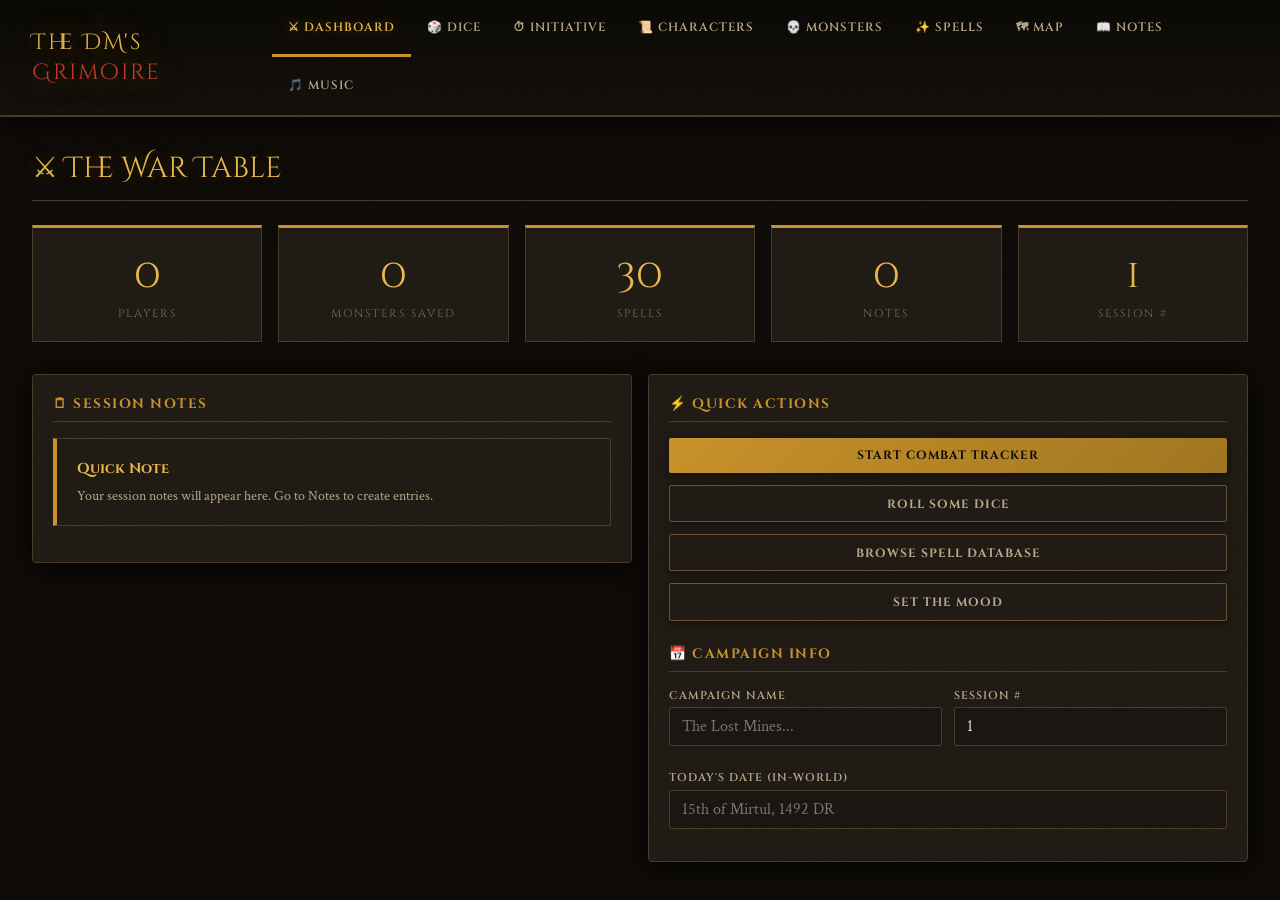
==== index.html @ e652d2fb "Rename dnd-dm-toolkit.html to index.html" ====
<!DOCTYPE html>
<html lang="en">
<head>
<meta charset="UTF-8">
<meta name="viewport" content="width=device-width, initial-scale=1.0">
<title>The DM's Grimoire</title>
<link rel="preconnect" href="https://fonts.googleapis.com">
<link href="https://fonts.googleapis.com/css2?family=Cinzel+Decorative:wght@400;700&family=Cinzel:wght@400;600;700&family=Crimson+Text:ital,wght@0,400;0,600;1,400&display=swap" rel="stylesheet">
<style>
  :root {
    --bg: #0d0a07;
    --bg2: #13100c;
    --bg3: #1a1510;
    --panel: #1f1a13;
    --panel2: #26201a;
    --border: #4a3a25;
    --border2: #6b5235;
    --gold: #c9922a;
    --gold2: #e8b84b;
    --gold3: #f5d27a;
    --red: #8b2020;
    --red2: #c0392b;
    --green: #2d6b3a;
    --green2: #3d9b52;
    --text: #e8dcc8;
    --text2: #b8a88a;
    --text3: #7a6a52;
    --accent: #9b59b6;
    --accent2: #c678e0;
    --shadow: 0 4px 24px rgba(0,0,0,0.8);
    --glow: 0 0 20px rgba(201,146,42,0.3);
  }

  * { box-sizing: border-box; margin: 0; padding: 0; }

  body {
    background: var(--bg);
    color: var(--text);
    font-family: 'Crimson Text', serif;
    font-size: 17px;
    min-height: 100vh;
    overflow-x: hidden;
  }

  /* Parchment texture overlay */
  body::before {
    content: '';
    position: fixed;
    inset: 0;
    background-image: url("data:image/svg+xml,%3Csvg xmlns='http://www.w3.org/2000/svg' width='400' height='400'%3E%3Cfilter id='noise'%3E%3CfeTurbulence type='fractalNoise' baseFrequency='0.9' numOctaves='4' stitchTiles='stitch'/%3E%3CfeColorMatrix type='saturate' values='0'/%3E%3C/filter%3E%3Crect width='400' height='400' filter='url(%23noise)' opacity='0.04'/%3E%3C/svg%3E");
    pointer-events: none;
    z-index: 9999;
    opacity: 0.5;
  }

  /* ===== HEADER ===== */
  header {
    background: linear-gradient(180deg, #0a0804 0%, var(--bg2) 100%);
    border-bottom: 2px solid var(--border);
    padding: 0 2rem;
    display: flex;
    align-items: center;
    justify-content: space-between;
    position: sticky;
    top: 0;
    z-index: 100;
    box-shadow: 0 2px 30px rgba(0,0,0,0.9);
  }

  .logo {
    font-family: 'Cinzel Decorative', cursive;
    font-size: 1.4rem;
    color: var(--gold2);
    text-shadow: 0 0 30px rgba(232,184,75,0.5);
    padding: 1rem 0;
    letter-spacing: 2px;
  }
  .logo span { color: var(--red2); }

  nav {
    display: flex;
    gap: 0;
    flex-wrap: wrap;
  }

  nav button {
    background: none;
    border: none;
    color: var(--text2);
    font-family: 'Cinzel', serif;
    font-size: 0.75rem;
    font-weight: 600;
    letter-spacing: 1px;
    text-transform: uppercase;
    padding: 1.2rem 1rem;
    cursor: pointer;
    transition: all 0.2s;
    border-bottom: 3px solid transparent;
    position: relative;
  }
  nav button:hover { color: var(--gold3); }
  nav button.active {
    color: var(--gold2);
    border-bottom-color: var(--gold);
    text-shadow: 0 0 15px rgba(232,184,75,0.4);
  }

  /* ===== MAIN LAYOUT ===== */
  main { padding: 2rem; max-width: 1600px; margin: 0 auto; }

  .page { display: none; animation: fadeIn 0.3s ease; }
  .page.active { display: block; }

  @keyframes fadeIn {
    from { opacity: 0; transform: translateY(8px); }
    to { opacity: 1; transform: translateY(0); }
  }

  /* ===== COMMON COMPONENTS ===== */
  h1, h2, h3 { font-family: 'Cinzel', serif; }

  .page-title {
    font-family: 'Cinzel Decorative', cursive;
    font-size: 1.8rem;
    color: var(--gold2);
    text-shadow: var(--glow);
    margin-bottom: 1.5rem;
    padding-bottom: 0.75rem;
    border-bottom: 1px solid var(--border);
    display: flex;
    align-items: center;
    gap: 0.75rem;
  }

  .card {
    background: var(--panel);
    border: 1px solid var(--border);
    border-radius: 4px;
    padding: 1.25rem;
    box-shadow: var(--shadow);
  }

  .card-title {
    font-family: 'Cinzel', serif;
    font-size: 0.85rem;
    font-weight: 700;
    letter-spacing: 1.5px;
    text-transform: uppercase;
    color: var(--gold);
    margin-bottom: 1rem;
    padding-bottom: 0.5rem;
    border-bottom: 1px solid var(--border);
  }

  .btn {
    background: linear-gradient(135deg, var(--gold) 0%, #a07520 100%);
    color: #0d0a07;
    font-family: 'Cinzel', serif;
    font-size: 0.75rem;
    font-weight: 700;
    letter-spacing: 1px;
    text-transform: uppercase;
    border: none;
    padding: 0.6rem 1.2rem;
    cursor: pointer;
    border-radius: 2px;
    transition: all 0.2s;
    box-shadow: 0 2px 8px rgba(0,0,0,0.5);
  }
  .btn:hover { filter: brightness(1.15); transform: translateY(-1px); box-shadow: 0 4px 16px rgba(201,146,42,0.4); }
  .btn:active { transform: translateY(0); }

  .btn-red {
    background: linear-gradient(135deg, var(--red2) 0%, var(--red) 100%);
    color: var(--text);
  }

  .btn-ghost {
    background: transparent;
    border: 1px solid var(--border2);
    color: var(--text2);
  }
  .btn-ghost:hover { border-color: var(--gold); color: var(--gold); background: rgba(201,146,42,0.05); }

  .btn-sm { padding: 0.35rem 0.75rem; font-size: 0.65rem; }

  input, select, textarea {
    background: var(--bg3);
    border: 1px solid var(--border);
    color: var(--text);
    font-family: 'Crimson Text', serif;
    font-size: 1rem;
    padding: 0.5rem 0.75rem;
    border-radius: 2px;
    width: 100%;
    transition: border-color 0.2s;
  }
  input:focus, select:focus, textarea:focus {
    outline: none;
    border-color: var(--gold);
    box-shadow: 0 0 0 2px rgba(201,146,42,0.15);
  }
  select option { background: var(--bg2); }

  label {
    font-family: 'Cinzel', serif;
    font-size: 0.7rem;
    font-weight: 600;
    letter-spacing: 1px;
    text-transform: uppercase;
    color: var(--text2);
    display: block;
    margin-bottom: 0.3rem;
  }

  .form-row { display: grid; grid-template-columns: repeat(auto-fit, minmax(120px, 1fr)); gap: 0.75rem; margin-bottom: 0.75rem; }
  .form-group { margin-bottom: 0.75rem; }

  .tag {
    display: inline-block;
    background: rgba(201,146,42,0.15);
    border: 1px solid var(--border);
    color: var(--gold3);
    font-family: 'Cinzel', serif;
    font-size: 0.65rem;
    font-weight: 600;
    letter-spacing: 1px;
    text-transform: uppercase;
    padding: 0.2rem 0.5rem;
    border-radius: 2px;
    margin: 0.15rem;
  }
  .tag.school-abjuration { background: rgba(52,152,219,0.15); color: #5dade2; border-color: #2e86c1; }
  .tag.school-evocation { background: rgba(192,57,43,0.15); color: #e74c3c; border-color: #c0392b; }
  .tag.school-illusion { background: rgba(155,89,182,0.15); color: #c39bd3; border-color: #7d3c98; }
  .tag.school-necromancy { background: rgba(40,40,50,0.8); color: #a9cce3; border-color: #566573; }
  .tag.school-transmutation { background: rgba(46,125,50,0.15); color: #58d68d; border-color: #1e8449; }
  .tag.school-divination { background: rgba(241,196,15,0.15); color: #f9e79f; border-color: #b7950b; }
  .tag.school-enchantment { background: rgba(220,80,150,0.15); color: #f1948a; border-color: #c0392b; }
  .tag.school-conjuration { background: rgba(0,150,136,0.15); color: #76d7c4; border-color: #0e6655; }

  /* ===== DASHBOARD ===== */
  .dashboard-grid {
    display: grid;
    grid-template-columns: repeat(auto-fit, minmax(200px, 1fr));
    gap: 1rem;
    margin-bottom: 2rem;
  }

  .stat-card {
    background: var(--panel);
    border: 1px solid var(--border);
    border-top: 3px solid var(--gold);
    padding: 1.25rem;
    text-align: center;
  }
  .stat-card .num {
    font-family: 'Cinzel Decorative', cursive;
    font-size: 2.5rem;
    color: var(--gold2);
    display: block;
  }
  .stat-card .label {
    font-family: 'Cinzel', serif;
    font-size: 0.7rem;
    letter-spacing: 2px;
    text-transform: uppercase;
    color: var(--text3);
    display: block;
    margin-top: 0.25rem;
  }

  .session-note {
    background: var(--panel);
    border: 1px solid var(--border);
    border-left: 4px solid var(--gold);
    padding: 1.25rem;
    margin-bottom: 1rem;
  }
  .session-note h3 { font-family: 'Cinzel', serif; font-size: 0.9rem; color: var(--gold2); margin-bottom: 0.5rem; }

  /* ===== DICE ROLLER ===== */
  .dice-grid {
    display: flex;
    flex-wrap: wrap;
    gap: 1rem;
    margin-bottom: 2rem;
    justify-content: center;
  }

  .die-btn {
    background: var(--panel);
    border: 2px solid var(--border2);
    color: var(--text);
    font-family: 'Cinzel Decorative', cursive;
    font-size: 1.1rem;
    width: 90px;
    height: 90px;
    cursor: pointer;
    transition: all 0.2s;
    display: flex;
    flex-direction: column;
    align-items: center;
    justify-content: center;
    gap: 0.25rem;
    position: relative;
    clip-path: polygon(50% 0%, 95% 25%, 95% 75%, 50% 100%, 5% 75%, 5% 25%);
  }
  .die-btn:hover {
    border-color: var(--gold);
    background: var(--panel2);
    color: var(--gold2);
    transform: scale(1.08);
    box-shadow: 0 0 20px rgba(201,146,42,0.3);
  }
  .die-btn .die-label { font-size: 0.65rem; font-family: 'Cinzel', serif; letter-spacing: 1px; color: var(--text3); }

  .dice-controls {
    display: flex;
    gap: 1rem;
    align-items: flex-end;
    margin-bottom: 1.5rem;
    flex-wrap: wrap;
  }

  .roll-result {
    background: var(--bg3);
    border: 2px solid var(--border);
    border-radius: 4px;
    padding: 1.5rem;
    text-align: center;
    margin-bottom: 1.5rem;
  }
  .roll-total {
    font-family: 'Cinzel Decorative', cursive;
    font-size: 4rem;
    color: var(--gold2);
    text-shadow: 0 0 40px rgba(232,184,75,0.5);
    display: block;
    line-height: 1;
  }
  .roll-breakdown {
    color: var(--text3);
    font-size: 0.95rem;
    margin-top: 0.5rem;
  }
  .roll-history {
    max-height: 200px;
    overflow-y: auto;
  }
  .roll-entry {
    display: flex;
    justify-content: space-between;
    padding: 0.4rem 0;
    border-bottom: 1px solid rgba(74,58,37,0.3);
    font-size: 0.9rem;
    color: var(--text2);
  }
  .roll-entry .total { color: var(--gold); font-weight: 600; }

  @keyframes rollAnim {
    0% { transform: scale(1.5) rotate(-10deg); opacity: 0; }
    60% { transform: scale(0.9) rotate(5deg); }
    100% { transform: scale(1) rotate(0deg); opacity: 1; }
  }
  .rolling { animation: rollAnim 0.4s cubic-bezier(0.175, 0.885, 0.32, 1.275); }

  /* ===== CHARACTER SHEETS ===== */
  .chars-grid {
    display: grid;
    grid-template-columns: 260px 1fr;
    gap: 1.5rem;
  }

  .char-list { display: flex; flex-direction: column; gap: 0.5rem; }
  .char-item {
    background: var(--panel);
    border: 1px solid var(--border);
    padding: 0.75rem 1rem;
    cursor: pointer;
    transition: all 0.2s;
    display: flex;
    align-items: center;
    gap: 0.75rem;
  }
  .char-item:hover, .char-item.active { border-color: var(--gold); background: var(--panel2); }
  .char-item.active { border-left: 3px solid var(--gold); }
  .char-avatar {
    width: 36px; height: 36px;
    background: var(--bg3);
    border: 1px solid var(--border);
    border-radius: 50%;
    display: flex; align-items: center; justify-content: center;
    font-size: 1.2rem;
  }
  .char-info .char-name { font-family: 'Cinzel', serif; font-size: 0.85rem; color: var(--gold3); }
  .char-info .char-sub { font-size: 0.78rem; color: var(--text3); }

  .char-type-tabs {
    display: flex;
    gap: 0.5rem;
    margin-bottom: 1rem;
  }
  .type-tab {
    background: transparent;
    border: 1px solid var(--border);
    color: var(--text2);
    font-family: 'Cinzel', serif;
    font-size: 0.7rem;
    font-weight: 600;
    letter-spacing: 1px;
    text-transform: uppercase;
    padding: 0.4rem 0.9rem;
    cursor: pointer;
    border-radius: 2px;
    transition: all 0.2s;
  }
  .type-tab.active, .type-tab:hover { background: var(--gold); color: #0d0a07; border-color: var(--gold); }

  .sheet-view { display: none; }
  .sheet-view.active { display: block; }

  .sheet-header {
    display: grid;
    grid-template-columns: 1fr auto;
    gap: 1rem;
    margin-bottom: 1.5rem;
    align-items: start;
  }

  .ability-grid {
    display: grid;
    grid-template-columns: repeat(6, 1fr);
    gap: 0.5rem;
    margin-bottom: 1.5rem;
  }

  .ability-box {
    background: var(--bg3);
    border: 2px solid var(--border);
    text-align: center;
    padding: 0.5rem 0.25rem;
    border-radius: 4px;
  }
  .ability-box .ability-name { font-family: 'Cinzel', serif; font-size: 0.6rem; letter-spacing: 1px; text-transform: uppercase; color: var(--text3); }
  .ability-box .ability-score { font-family: 'Cinzel Decorative', cursive; font-size: 1.6rem; color: var(--gold2); }
  .ability-box .ability-mod { font-size: 0.85rem; color: var(--text2); }
  .ability-box input { background: transparent; border: none; text-align: center; font-family: 'Cinzel Decorative', cursive; font-size: 1.4rem; color: var(--gold2); width: 100%; padding: 0; }
  .ability-box input:focus { outline: none; }

  .hp-bar-wrap { margin-bottom: 1.5rem; }
  .hp-bar {
    height: 20px;
    background: var(--bg3);
    border: 1px solid var(--border);
    border-radius: 2px;
    overflow: hidden;
    margin-top: 0.4rem;
  }
  .hp-fill {
    height: 100%;
    background: linear-gradient(90deg, var(--red2), #e74c3c);
    transition: width 0.4s ease;
    position: relative;
  }
  .hp-fill::after {
    content: '';
    position: absolute;
    top: 0; left: 0; right: 0;
    height: 50%;
    background: rgba(255,255,255,0.1);
  }

  .combat-stats { display: flex; gap: 0.75rem; flex-wrap: wrap; margin-bottom: 1.5rem; }
  .combat-stat {
    background: var(--bg3);
    border: 1px solid var(--border);
    padding: 0.6rem 1rem;
    text-align: center;
    min-width: 80px;
    flex: 1;
  }
  .combat-stat .val { font-family: 'Cinzel Decorative', cursive; font-size: 1.4rem; color: var(--gold); }
  .combat-stat .lbl { font-family: 'Cinzel', serif; font-size: 0.6rem; letter-spacing: 1px; text-transform: uppercase; color: var(--text3); display: block; }

  .skills-grid { display: grid; grid-template-columns: repeat(2, 1fr); gap: 0.25rem; }
  .skill-row {
    display: flex;
    align-items: center;
    gap: 0.5rem;
    padding: 0.25rem 0.5rem;
    font-size: 0.9rem;
    border-radius: 2px;
    transition: background 0.15s;
  }
  .skill-row:hover { background: var(--panel2); }
  .skill-check { width: 14px; height: 14px; border: 1px solid var(--border); border-radius: 50%; display: flex; align-items: center; justify-content: center; cursor: pointer; font-size: 0.5rem; flex-shrink: 0; }
  .skill-check.on { background: var(--gold); border-color: var(--gold); color: #000; }
  .skill-mod { font-family: 'Cinzel', serif; font-size: 0.75rem; color: var(--gold); min-width: 30px; text-align: right; }
  .skill-name { color: var(--text2); font-size: 0.85rem; }

  /* ===== SPELLS ===== */
  .spell-filters {
    display: flex;
    gap: 0.75rem;
    margin-bottom: 1.5rem;
    flex-wrap: wrap;
    align-items: center;
  }
  .spell-filters input { max-width: 250px; }
  .spell-filters select { max-width: 160px; }

  .spell-table { width: 100%; border-collapse: collapse; }
  .spell-table th {
    background: var(--bg3);
    font-family: 'Cinzel', serif;
    font-size: 0.7rem;
    font-weight: 700;
    letter-spacing: 1.5px;
    text-transform: uppercase;
    color: var(--gold);
    padding: 0.75rem;
    text-align: left;
    border-bottom: 2px solid var(--border);
    cursor: pointer;
    user-select: none;
  }
  .spell-table th:hover { color: var(--gold2); }
  .spell-table td {
    padding: 0.65rem 0.75rem;
    border-bottom: 1px solid rgba(74,58,37,0.3);
    font-size: 0.9rem;
    vertical-align: top;
  }
  .spell-table tr:hover td { background: var(--panel2); }
  .spell-table tr.expanded td { border-bottom: none; }
  .spell-row-detail {
    background: var(--bg3) !important;
    border-bottom: 1px solid var(--border) !important;
  }
  .spell-detail-inner {
    padding: 0.75rem;
    font-size: 0.9rem;
    color: var(--text2);
    line-height: 1.6;
    display: grid;
    grid-template-columns: 1fr 1fr;
    gap: 0.75rem;
  }
  .spell-detail-desc { grid-column: 1 / -1; }
  .spell-name { font-family: 'Cinzel', serif; font-size: 0.85rem; color: var(--gold3); cursor: pointer; }
  .spell-name:hover { text-decoration: underline; }
  .spell-level-badge {
    background: var(--bg3);
    border: 1px solid var(--border);
    color: var(--text2);
    font-family: 'Cinzel', serif;
    font-size: 0.7rem;
    font-weight: 700;
    padding: 0.15rem 0.4rem;
    border-radius: 2px;
  }

  /* ===== MAP BUILDER ===== */
  .map-toolbar {
    display: flex;
    gap: 0.5rem;
    margin-bottom: 1rem;
    flex-wrap: wrap;
    align-items: center;
    background: var(--panel);
    border: 1px solid var(--border);
    padding: 0.75rem;
  }
  .map-tool-btn {
    background: transparent;
    border: 1px solid var(--border);
    color: var(--text2);
    font-family: 'Cinzel', serif;
    font-size: 0.65rem;
    letter-spacing: 1px;
    text-transform: uppercase;
    padding: 0.4rem 0.75rem;
    cursor: pointer;
    transition: all 0.15s;
    border-radius: 2px;
  }
  .map-tool-btn:hover, .map-tool-btn.active { background: var(--gold); color: #0d0a07; border-color: var(--gold); }

  .tile-palette {
    display: flex;
    gap: 0.35rem;
    flex-wrap: wrap;
    padding: 0 0.5rem;
  }
  .tile-swatch {
    width: 28px; height: 28px;
    border: 2px solid transparent;
    cursor: pointer;
    border-radius: 2px;
    font-size: 1rem;
    display: flex; align-items: center; justify-content: center;
    transition: transform 0.15s;
  }
  .tile-swatch:hover { transform: scale(1.2); }
  .tile-swatch.active { border-color: var(--gold2); }

  #map-canvas {
    border: 2px solid var(--border);
    cursor: crosshair;
    display: block;
    image-rendering: pixelated;
    background: #1a1208;
    max-width: 100%;
  }

  .map-layout { display: grid; grid-template-columns: 1fr 200px; gap: 1rem; }
  .map-legend { display: flex; flex-direction: column; gap: 0.5rem; }
  .legend-item { display: flex; align-items: center; gap: 0.5rem; font-size: 0.85rem; }

  /* ===== INITIATIVE TRACKER ===== */
  .initiative-list { display: flex; flex-direction: column; gap: 0.5rem; }
  .initiative-item {
    background: var(--panel);
    border: 1px solid var(--border);
    padding: 0.75rem 1rem;
    display: grid;
    grid-template-columns: 40px 1fr auto auto auto;
    gap: 0.75rem;
    align-items: center;
    transition: all 0.2s;
  }
  .initiative-item.current {
    border-color: var(--gold);
    background: var(--panel2);
    box-shadow: 0 0 0 1px rgba(201,146,42,0.3), inset 4px 0 0 var(--gold);
  }
  .initiative-item.dead { opacity: 0.4; }
  .init-num {
    font-family: 'Cinzel Decorative', cursive;
    font-size: 1.3rem;
    color: var(--gold);
    text-align: center;
  }
  .init-name { font-family: 'Cinzel', serif; font-size: 0.9rem; }
  .init-hp-display { font-size: 0.85rem; color: var(--text2); }
  .init-hp-display .current-hp { color: var(--green2); }
  .init-hp-display .dead { color: var(--red2); }
  .round-display {
    font-family: 'Cinzel Decorative', cursive;
    font-size: 2rem;
    color: var(--gold);
    text-align: center;
    margin-bottom: 1.5rem;
  }
  .round-display span { font-size: 0.85rem; font-family: 'Cinzel', serif; color: var(--text3); display: block; }

  /* ===== CONDITIONS TRACKER ===== */
  .condition-tags { display: flex; flex-wrap: wrap; gap: 0.25rem; margin-top: 0.35rem; }
  .condition-tag {
    font-size: 0.65rem;
    font-family: 'Cinzel', serif;
    padding: 0.1rem 0.4rem;
    border-radius: 10px;
    cursor: pointer;
  }
  .cond-blinded { background: rgba(100,100,100,0.3); color: #aaa; border: 1px solid #666; }
  .cond-charmed { background: rgba(220,80,150,0.2); color: #e91e63; border: 1px solid #e91e63; }
  .cond-frightened { background: rgba(128,0,128,0.2); color: #b39ddb; border: 1px solid #7b1fa2; }
  .cond-paralyzed { background: rgba(255,165,0,0.2); color: #ff9800; border: 1px solid #e65100; }
  .cond-poisoned { background: rgba(76,175,80,0.2); color: #81c784; border: 1px solid #2e7d32; }
  .cond-stunned { background: rgba(33,150,243,0.2); color: #64b5f6; border: 1px solid #1565c0; }
  .cond-prone { background: rgba(161,136,127,0.2); color: #bcaaa4; border: 1px solid #5d4037; }
  .cond-invisible { background: rgba(200,200,255,0.1); color: #e0e0ff; border: 1px dashed #9fa8da; }
  .cond-unconscious { background: rgba(0,0,0,0.5); color: #78909c; border: 1px solid #37474f; }

  /* ===== NOTES ===== */
  .notes-layout { display: grid; grid-template-columns: 220px 1fr; gap: 1.5rem; }
  .note-list { display: flex; flex-direction: column; gap: 0.4rem; }
  .note-item {
    background: var(--panel);
    border: 1px solid var(--border);
    padding: 0.6rem 0.9rem;
    cursor: pointer;
    transition: all 0.2s;
    border-radius: 2px;
  }
  .note-item:hover, .note-item.active { border-color: var(--gold); }
  .note-item .note-title { font-family: 'Cinzel', serif; font-size: 0.8rem; color: var(--gold3); }
  .note-item .note-date { font-size: 0.72rem; color: var(--text3); }
  .note-editor { display: flex; flex-direction: column; gap: 0.75rem; }
  .note-editor textarea { min-height: 300px; resize: vertical; line-height: 1.7; }

  /* ===== SPOTIFY ===== */
  .spotify-section { display: grid; grid-template-columns: 1fr 1fr; gap: 1.5rem; margin-bottom: 1.5rem; }
  .spotify-embed iframe { border-radius: 2px; }
  .playlist-grid { display: grid; grid-template-columns: repeat(auto-fill, minmax(180px, 1fr)); gap: 0.75rem; margin-top: 0.75rem; }
  .playlist-card {
    background: var(--panel);
    border: 1px solid var(--border);
    padding: 1rem;
    cursor: pointer;
    transition: all 0.2s;
    text-align: center;
  }
  .playlist-card:hover { border-color: var(--gold); background: var(--panel2); }
  .playlist-card .pl-icon { font-size: 2rem; display: block; margin-bottom: 0.4rem; }
  .playlist-card .pl-name { font-family: 'Cinzel', serif; font-size: 0.78rem; color: var(--gold3); }
  .playlist-card .pl-desc { font-size: 0.75rem; color: var(--text3); margin-top: 0.2rem; }
  .spotify-input-row { display: flex; gap: 0.75rem; align-items: flex-end; }
  .spotify-input-row input { flex: 1; }

  /* ===== MONSTERS ===== */
  .monster-grid { display: grid; grid-template-columns: 240px 1fr; gap: 1.5rem; }
  .monster-card {
    background: var(--panel);
    border: 1px solid var(--border);
    border-top: 3px solid var(--red2);
  }
  .monster-stat-block { font-size: 0.88rem; line-height: 1.6; }
  .monster-stat-block .divider { border: none; border-top: 2px solid var(--red2); margin: 0.75rem 0; }
  .monster-stat-block .attr-row { display: flex; gap: 0.5rem; flex-wrap: wrap; }
  .monster-stat-block .attr { color: var(--text2); }
  .monster-stat-block .attr strong { color: var(--gold3); font-weight: 600; }
  .ability-row { display: grid; grid-template-columns: repeat(6, 1fr); gap: 0.25rem; text-align: center; }
  .ability-cell { background: var(--bg3); padding: 0.3rem; border: 1px solid var(--border); }
  .ability-cell .aname { font-family: 'Cinzel', serif; font-size: 0.6rem; color: var(--text3); letter-spacing: 0.5px; }
  .ability-cell .aval { font-family: 'Cinzel', serif; font-size: 0.85rem; color: var(--gold); }

  /* ===== SCROLLBAR ===== */
  ::-webkit-scrollbar { width: 6px; }
  ::-webkit-scrollbar-track { background: var(--bg2); }
  ::-webkit-scrollbar-thumb { background: var(--border2); border-radius: 3px; }
  ::-webkit-scrollbar-thumb:hover { background: var(--gold); }

  /* ===== RESPONSIVE ===== */
  @media (max-width: 900px) {
    .chars-grid, .notes-layout, .monster-grid, .map-layout { grid-template-columns: 1fr; }
    .spotify-section { grid-template-columns: 1fr; }
    .ability-grid { grid-template-columns: repeat(3, 1fr); }
    nav button { padding: 0.9rem 0.65rem; font-size: 0.65rem; }
    .logo { font-size: 1rem; }
    .die-btn { width: 70px; height: 70px; }
  }

  .flex-row { display: flex; gap: 0.75rem; align-items: center; flex-wrap: wrap; }
  .mt1 { margin-top: 1rem; }
  .mb1 { margin-bottom: 1rem; }
  .grid2 { display: grid; grid-template-columns: 1fr 1fr; gap: 1rem; }
  .grid3 { display: grid; grid-template-columns: repeat(3, 1fr); gap: 1rem; }
  .text-center { text-align: center; }
  .text-gold { color: var(--gold2); }
  .text-dim { color: var(--text3); font-size: 0.85rem; }
  .empty-state { text-align: center; padding: 3rem; color: var(--text3); }
  .empty-state .empty-icon { font-size: 3rem; display: block; margin-bottom: 1rem; }
</style>
</head>
<body>

<header>
  <div class="logo">The DM's <span>Grimoire</span></div>
  <nav>
    <button class="active" onclick="showPage('dashboard')">⚔ Dashboard</button>
    <button onclick="showPage('dice')">🎲 Dice</button>
    <button onclick="showPage('initiative')">⏱ Initiative</button>
    <button onclick="showPage('characters')">📜 Characters</button>
    <button onclick="showPage('monsters')">💀 Monsters</button>
    <button onclick="showPage('spells')">✨ Spells</button>
    <button onclick="showPage('map')">🗺 Map</button>
    <button onclick="showPage('notes')">📖 Notes</button>
    <button onclick="showPage('music')">🎵 Music</button>
  </nav>
</header>

<main>

<!-- ===== DASHBOARD ===== -->
<div id="page-dashboard" class="page active">
  <div class="page-title">⚔ The War Table</div>
  <div class="dashboard-grid" id="dash-stats">
    <div class="stat-card"><span class="num" id="dash-players">0</span><span class="label">Players</span></div>
    <div class="stat-card"><span class="num" id="dash-monsters">0</span><span class="label">Monsters Saved</span></div>
    <div class="stat-card"><span class="num" id="dash-spells">0</span><span class="label">Spells</span></div>
    <div class="stat-card"><span class="num" id="dash-notes">0</span><span class="label">Notes</span></div>
    <div class="stat-card"><span class="num" id="dash-session">1</span><span class="label">Session #</span></div>
  </div>
  <div class="grid2">
    <div>
      <div class="card">
        <div class="card-title">🗒 Session Notes</div>
        <div id="dash-session-notes">
          <div class="session-note">
            <h3>Quick Note</h3>
            <p style="color:var(--text2);font-size:0.9rem;">Your session notes will appear here. Go to Notes to create entries.</p>
          </div>
        </div>
      </div>
    </div>
    <div>
      <div class="card">
        <div class="card-title">⚡ Quick Actions</div>
        <div style="display:flex;flex-direction:column;gap:0.75rem;">
          <button class="btn" onclick="showPage('initiative')">Start Combat Tracker</button>
          <button class="btn btn-ghost" onclick="showPage('dice')">Roll Some Dice</button>
          <button class="btn btn-ghost" onclick="showPage('spells')">Browse Spell Database</button>
          <button class="btn btn-ghost" onclick="showPage('music')">Set The Mood</button>
        </div>
        <div style="margin-top:1.5rem;">
          <div class="card-title">📅 Campaign Info</div>
          <div class="form-row">
            <div class="form-group"><label>Campaign Name</label><input id="campaign-name" placeholder="The Lost Mines..." oninput="saveCampaignInfo()"></div>
            <div class="form-group"><label>Session #</label><input id="campaign-session" type="number" value="1" min="1" oninput="saveCampaignInfo()"></div>
          </div>
          <div class="form-group"><label>Today's Date (In-World)</label><input id="campaign-date" placeholder="15th of Mirtul, 1492 DR" oninput="saveCampaignInfo()"></div>
        </div>
      </div>
    </div>
  </div>
</div>

<!-- ===== DICE ROLLER ===== -->
<div id="page-dice" class="page">
  <div class="page-title">🎲 Dice Roller</div>
  <div class="grid2">
    <div>
      <div class="card" style="margin-bottom:1rem;">
        <div class="card-title">Choose Your Dice</div>
        <div class="dice-grid">
          <button class="die-btn" onclick="quickRoll(4)">d4<span class="die-label">d4</span></button>
          <button class="die-btn" onclick="quickRoll(6)">d6<span class="die-label">d6</span></button>
          <button class="die-btn" onclick="quickRoll(8)">d8<span class="die-label">d8</span></button>
          <button class="die-btn" onclick="quickRoll(10)">d10<span class="die-label">d10</span></button>
          <button class="die-btn" onclick="quickRoll(12)">d12<span class="die-label">d12</span></button>
          <button class="die-btn" onclick="quickRoll(20)" style="border-color:var(--gold2);color:var(--gold2);">d20<span class="die-label">d20</span></button>
          <button class="die-btn" onclick="quickRoll(100)" style="font-size:0.8rem;">d100<span class="die-label">percentile</span></button>
        </div>
      </div>
      <div class="card">
        <div class="card-title">Custom Roll</div>
        <div class="dice-controls">
          <div class="form-group" style="flex:0 0 80px;margin:0">
            <label>Dice</label>
            <input type="number" id="dice-count" value="1" min="1" max="100" style="text-align:center;">
          </div>
          <div class="form-group" style="flex:0 0 100px;margin:0">
            <label>Sides</label>
            <select id="dice-sides">
              <option>4</option><option>6</option><option>8</option><option selected>20</option>
              <option>10</option><option>12</option><option>100</option>
            </select>
          </div>
          <div class="form-group" style="flex:0 0 90px;margin:0">
            <label>Modifier</label>
            <input type="number" id="dice-mod" value="0" style="text-align:center;">
          </div>
          <div class="form-group" style="flex:0 0 120px;margin:0">
            <label>Advantage</label>
            <select id="dice-adv">
              <option value="none">Normal</option>
              <option value="adv">Advantage</option>
              <option value="dis">Disadvantage</option>
            </select>
          </div>
          <button class="btn" onclick="customRoll()" style="margin-top:auto;">Roll!</button>
        </div>
        <div class="form-group">
          <label>Quick Roll Presets</label>
          <div style="display:flex;gap:0.5rem;flex-wrap:wrap;">
            <button class="btn btn-ghost btn-sm" onclick="setRoll(1,20,0,'none');customRoll()">Attack</button>
            <button class="btn btn-ghost btn-sm" onclick="setRoll(1,20,0,'adv');customRoll()">Adv. Attack</button>
            <button class="btn btn-ghost btn-sm" onclick="setRoll(1,20,0,'dis');customRoll()">Dis. Attack</button>
            <button class="btn btn-ghost btn-sm" onclick="setRoll(4,6,0,'none');customRoll()">Stat Roll (4d6)</button>
            <button class="btn btn-ghost btn-sm" onclick="setRoll(1,20,0,'none');customRoll()">Save</button>
            <button class="btn btn-ghost btn-sm" onclick="setRoll(2,6,0,'none');customRoll()">Sneak (2d6)</button>
            <button class="btn btn-ghost btn-sm" onclick="setRoll(8,6,0,'none');customRoll()">Fireball</button>
          </div>
        </div>
      </div>
    </div>
    <div>
      <div class="card" style="margin-bottom:1rem;">
        <div class="card-title">Result</div>
        <div class="roll-result" id="roll-result">
          <span class="roll-total" id="roll-total">—</span>
          <div class="roll-breakdown" id="roll-breakdown">Click a die to roll</div>
        </div>
      </div>
      <div class="card">
        <div class="card-title">Roll History</div>
        <div class="roll-history" id="roll-history">
          <div class="text-dim text-center" style="padding:1rem;">No rolls yet</div>
        </div>
        <button class="btn btn-ghost btn-sm mt1" onclick="clearHistory()">Clear History</button>
      </div>
    </div>
  </div>
</div>

<!-- ===== INITIATIVE TRACKER ===== -->
<div id="page-initiative" class="page">
  <div class="page-title">⏱ Initiative Tracker</div>
  <div class="grid2">
    <div>
      <div class="card" style="margin-bottom:1rem;">
        <div class="card-title">Add Combatant</div>
        <div class="form-row">
          <div class="form-group"><label>Name</label><input id="init-name" placeholder="Goblin #1"></div>
          <div class="form-group"><label>Initiative</label><input id="init-roll" type="number" placeholder="Roll..."></div>
          <div class="form-group"><label>HP</label><input id="init-hp" type="number" placeholder="Max HP"></div>
          <div class="form-group"><label>AC</label><input id="init-ac" type="number" placeholder="AC"></div>
        </div>
        <div class="form-row">
          <div class="form-group">
            <label>Type</label>
            <select id="init-type">
              <option value="player">🧙 Player</option>
              <option value="enemy">💀 Enemy</option>
              <option value="ally">✨ Ally / NPC</option>
            </select>
          </div>
          <div class="form-group" style="display:flex;align-items:flex-end;gap:0.5rem;">
            <button class="btn" onclick="addCombatant()">Add</button>
            <button class="btn btn-ghost" onclick="rollInitAll()">Auto-Roll Init</button>
          </div>
        </div>
        <div style="display:flex;gap:0.5rem;margin-top:0.5rem;flex-wrap:wrap;">
          <button class="btn btn-ghost btn-sm" onclick="loadPlayersToInit()">Load Players</button>
          <button class="btn btn-red btn-sm" onclick="clearCombat()">Clear Combat</button>
        </div>
      </div>
      <div class="card">
        <div class="card-title">Conditions Reference</div>
        <div style="display:flex;flex-wrap:wrap;gap:0.4rem;">
          <span class="condition-tag cond-blinded">Blinded</span>
          <span class="condition-tag cond-charmed">Charmed</span>
          <span class="condition-tag cond-frightened">Frightened</span>
          <span class="condition-tag cond-paralyzed">Paralyzed</span>
          <span class="condition-tag cond-poisoned">Poisoned</span>
          <span class="condition-tag cond-stunned">Stunned</span>
          <span class="condition-tag cond-prone">Prone</span>
          <span class="condition-tag cond-invisible">Invisible</span>
          <span class="condition-tag cond-unconscious">Unconscious</span>
        </div>
      </div>
    </div>
    <div>
      <div class="round-display" id="round-counter">Round <span id="round-num">1</span><span>Current Round</span></div>
      <div style="display:flex;gap:0.75rem;margin-bottom:1rem;">
        <button class="btn" onclick="nextTurn()">▶ Next Turn</button>
        <button class="btn btn-ghost" onclick="prevTurn()">◀ Prev Turn</button>
        <button class="btn btn-ghost" onclick="sortInitiative()">↕ Sort</button>
      </div>
      <div id="initiative-list" class="initiative-list">
        <div class="empty-state"><span class="empty-icon">⚔</span>Add combatants to begin tracking</div>
      </div>
    </div>
  </div>
</div>

<!-- ===== CHARACTERS ===== -->
<div id="page-characters" class="page">
  <div class="page-title">📜 Character Sheets</div>
  <div class="char-type-tabs">
    <button class="type-tab active" onclick="switchCharType('player',this)">🧙 Players</button>
    <button class="type-tab" onclick="switchCharType('npc',this)">🎭 NPCs</button>
  </div>
  <div class="chars-grid">
    <div>
      <div class="flex-row mb1">
        <button class="btn" onclick="newCharacter()">+ New Character</button>
        <button class="btn btn-ghost btn-sm" onclick="deleteCharacter()">Delete</button>
      </div>
      <div id="char-list" class="char-list">
        <div class="empty-state"><span class="empty-icon">📜</span>No characters yet</div>
      </div>
    </div>
    <div id="char-sheet-area">
      <div class="empty-state" style="padding:4rem;"><span class="empty-icon">⚔</span>Select or create a character</div>
    </div>
  </div>
</div>

<!-- ===== MONSTERS ===== -->
<div id="page-monsters" class="page">
  <div class="page-title">💀 Monster Manual</div>
  <div class="monster-grid">
    <div>
      <div class="flex-row mb1">
        <button class="btn" onclick="newMonster()">+ New Monster</button>
        <button class="btn btn-ghost btn-sm" onclick="deleteMonster()">Delete</button>
      </div>
      <div id="monster-list" class="char-list"></div>
    </div>
    <div id="monster-detail-area">
      <div class="empty-state" style="padding:4rem;"><span class="empty-icon">💀</span>Select a monster to view its stat block</div>
    </div>
  </div>
</div>

<!-- ===== SPELLS ===== -->
<div id="page-spells" class="page">
  <div class="page-title">✨ Spell Database</div>
  <div class="spell-filters">
    <input id="spell-search" placeholder="🔍  Search spells..." oninput="filterSpells()">
    <select id="spell-level-filter" onchange="filterSpells()">
      <option value="">All Levels</option>
      <option>Cantrip</option><option>1st</option><option>2nd</option><option>3rd</option>
      <option>4th</option><option>5th</option><option>6th</option><option>7th</option>
      <option>8th</option><option>9th</option>
    </select>
    <select id="spell-school-filter" onchange="filterSpells()">
      <option value="">All Schools</option>
      <option>Abjuration</option><option>Conjuration</option><option>Divination</option>
      <option>Enchantment</option><option>Evocation</option><option>Illusion</option>
      <option>Necromancy</option><option>Transmutation</option>
    </select>
    <select id="spell-class-filter" onchange="filterSpells()">
      <option value="">All Classes</option>
      <option>Bard</option><option>Cleric</option><option>Druid</option><option>Paladin</option>
      <option>Ranger</option><option>Sorcerer</option><option>Warlock</option><option>Wizard</option>
    </select>
    <button class="btn btn-ghost btn-sm" onclick="openAddSpell()">+ Add Custom</button>
  </div>
  <div class="card" style="overflow:auto;">
    <table class="spell-table" id="spell-table">
      <thead>
        <tr>
          <th onclick="sortSpells('name')">Name ↕</th>
          <th onclick="sortSpells('level')">Level ↕</th>
          <th>School</th>
          <th>Cast Time</th>
          <th>Range</th>
          <th>Duration</th>
          <th>Components</th>
          <th>Classes</th>
        </tr>
      </thead>
      <tbody id="spell-tbody"></tbody>
    </table>
  </div>
  <!-- Add Spell Modal -->
  <div id="add-spell-modal" style="display:none;position:fixed;inset:0;background:rgba(0,0,0,0.85);z-index:1000;overflow-y:auto;padding:2rem;">
    <div style="max-width:600px;margin:0 auto;background:var(--panel);border:2px solid var(--border);padding:2rem;">
      <div class="card-title">Add Custom Spell</div>
      <div class="form-row">
        <div class="form-group"><label>Name</label><input id="cs-name" placeholder="Fireball"></div>
        <div class="form-group"><label>Level</label><select id="cs-level"><option>Cantrip</option><option>1st</option><option>2nd</option><option>3rd</option><option>4th</option><option>5th</option><option>6th</option><option>7th</option><option>8th</option><option>9th</option></select></div>
        <div class="form-group"><label>School</label><select id="cs-school"><option>Abjuration</option><option>Conjuration</option><option>Divination</option><option>Enchantment</option><option>Evocation</option><option>Illusion</option><option>Necromancy</option><option>Transmutation</option></select></div>
      </div>
      <div class="form-row">
        <div class="form-group"><label>Cast Time</label><input id="cs-cast" placeholder="1 action"></div>
        <div class="form-group"><label>Range</label><input id="cs-range" placeholder="150 feet"></div>
        <div class="form-group"><label>Duration</label><input id="cs-duration" placeholder="Instantaneous"></div>
        <div class="form-group"><label>Components</label><input id="cs-components" placeholder="V, S, M"></div>
      </div>
      <div class="form-group"><label>Classes</label><input id="cs-classes" placeholder="Wizard, Sorcerer"></div>
      <div class="form-group"><label>Description</label><textarea id="cs-desc" rows="4"></textarea></div>
      <div style="display:flex;gap:0.75rem;margin-top:1rem;">
        <button class="btn" onclick="saveCustomSpell()">Save Spell</button>
        <button class="btn btn-ghost" onclick="closeAddSpell()">Cancel</button>
      </div>
    </div>
  </div>
</div>

<!-- ===== MAP BUILDER ===== -->
<div id="page-map" class="page">
  <div class="page-title">🗺 Tactical Map Builder</div>
  <div class="map-toolbar">
    <button class="map-tool-btn active" id="tool-paint" onclick="setTool('paint',this)">🖌 Paint</button>
    <button class="map-tool-btn" id="tool-erase" onclick="setTool('erase',this)">🧹 Erase</button>
    <button class="map-tool-btn" id="tool-fill" onclick="setTool('fill',this)">🪣 Fill</button>
    <button class="map-tool-btn" id="tool-token" onclick="setTool('token',this)">🎭 Token</button>
    <div style="width:1px;background:var(--border);margin:0 0.25rem;"></div>
    <div class="tile-palette" id="tile-palette"></div>
    <div style="width:1px;background:var(--border);margin:0 0.25rem;"></div>
    <label style="display:inline;margin:0;color:var(--text2);">Grid:</label>
    <select id="map-size" onchange="resizeMap()" style="max-width:80px;padding:0.3rem 0.5rem;">
      <option value="20">20×20</option>
      <option value="30" selected>30×30</option>
      <option value="40">40×40</option>
      <option value="50">50×50</option>
    </select>
    <button class="map-tool-btn" onclick="clearMap()">🗑 Clear</button>
    <button class="map-tool-btn" onclick="saveMapPNG()">💾 Save PNG</button>
  </div>
  <div class="map-layout">
    <div style="overflow:auto;">
      <canvas id="map-canvas"></canvas>
    </div>
    <div class="card map-legend">
      <div class="card-title">Legend</div>
      <div id="legend-list"></div>
      <div style="margin-top:1rem;">
        <div class="card-title">Tokens</div>
        <div id="map-tokens" style="display:flex;flex-direction:column;gap:0.4rem;font-size:0.85rem;color:var(--text2);"></div>
        <button class="btn btn-ghost btn-sm mt1" onclick="clearTokens()">Clear Tokens</button>
      </div>
    </div>
  </div>
</div>

<!-- ===== NOTES ===== -->
<div id="page-notes" class="page">
  <div class="page-title">📖 Campaign Notes</div>
  <div class="notes-layout">
    <div>
      <button class="btn" onclick="newNote()" style="width:100%;margin-bottom:0.75rem;">+ New Note</button>
      <div id="note-list" class="note-list"></div>
    </div>
    <div id="note-editor-area">
      <div class="empty-state" style="padding:4rem;"><span class="empty-icon">📖</span>Select or create a note</div>
    </div>
  </div>
</div>

<!-- ===== MUSIC ===== -->
<div id="page-music" class="page">
  <div class="page-title">🎵 Mood & Atmosphere</div>
  <div class="card mb1">
    <div class="card-title">Spotify Embed</div>
    <p style="color:var(--text3);font-size:0.85rem;margin-bottom:1rem;">Paste a Spotify playlist or track URL to embed it. Works with playlists, albums, and tracks.</p>
    <div class="spotify-input-row">
      <div class="form-group" style="flex:1;margin:0;">
        <label>Spotify URL</label>
        <input id="spotify-url" placeholder="https://open.spotify.com/playlist/..." >
      </div>
      <button class="btn" onclick="loadSpotify()">Load</button>
    </div>
    <div id="spotify-player" style="margin-top:1rem;"></div>
  </div>
  <div class="card">
    <div class="card-title">🎼 Mood Playlists (Quick Load)</div>
    <p style="color:var(--text3);font-size:0.85rem;margin-bottom:1rem;">Paste your own Spotify links below to save them as quick-access mood buttons.</p>
    <div id="mood-playlists" class="playlist-grid"></div>
    <div style="margin-top:1.5rem;border-top:1px solid var(--border);padding-top:1rem;">
      <div class="card-title">Add Mood Playlist</div>
      <div class="form-row">
        <div class="form-group"><label>Name</label><input id="pl-name" placeholder="Epic Combat"></div>
        <div class="form-group"><label>Emoji Icon</label><input id="pl-icon" placeholder="⚔" style="max-width:80px;"></div>
        <div class="form-group"><label>Description</label><input id="pl-desc" placeholder="Intense battle music"></div>
        <div class="form-group"><label>Spotify URL</label><input id="pl-url" placeholder="https://open.spotify.com/playlist/..."></div>
        <div style="display:flex;align-items:flex-end;"><button class="btn" onclick="addMoodPlaylist()">Add</button></div>
      </div>
    </div>
  </div>
</div>

</main>

<script>
// =============================================
// STATE
// =============================================
let state = {
  characters: [],
  monsters: [],
  spells: [],
  notes: [],
  combatants: [],
  currentRound: 1,
  currentTurn: 0,
  currentCharType: 'player',
  activeCharIdx: null,
  activeMonsterIdx: null,
  activeNoteIdx: null,
  moodPlaylists: [],
  campaignInfo: { name: '', session: 1, date: '' },
  map: { grid: [], tokens: [], size: 30, selectedTile: '🌿', tool: 'paint' }
};

// =============================================
// NAVIGATION
// =============================================
function showPage(id) {
  document.querySelectorAll('.page').forEach(p => p.classList.remove('active'));
  document.querySelectorAll('nav button').forEach(b => b.classList.remove('active'));
  document.getElementById('page-' + id).classList.add('active');
  const navBtns = document.querySelectorAll('nav button');
  navBtns.forEach(b => { if(b.getAttribute('onclick').includes("'"+id+"'")) b.classList.add('active'); });
  if(id === 'spells') renderSpells();
  if(id === 'map') setTimeout(initMap, 50);
  if(id === 'dashboard') updateDashboard();
}

// =============================================
// PERSISTENCE
// =============================================
function save() {
  localStorage.setItem('dnd-grimoire', JSON.stringify(state));
}
function load() {
  const d = localStorage.getItem('dnd-grimoire');
  if(d) {
    const loaded = JSON.parse(d);
    state = { ...state, ...loaded };
  }
  // Merge default spells
  if(!state.spells || state.spells.length === 0) state.spells = getDefaultSpells();
  if(!state.moodPlaylists) state.moodPlaylists = getDefaultPlaylists();
  renderAll();
}

function renderAll() {
  renderCharList();
  renderMonsterList();
  renderNoteList();
  renderInitiative();
  renderMoodPlaylists();
  updateDashboard();
  // Campaign info
  if(state.campaignInfo) {
    if(document.getElementById('campaign-name')) document.getElementById('campaign-name').value = state.campaignInfo.name || '';
    if(document.getElementById('campaign-session')) document.getElementById('campaign-session').value = state.campaignInfo.session || 1;
    if(document.getElementById('campaign-date')) document.getElementById('campaign-date').value = state.campaignInfo.date || '';
    document.getElementById('dash-session').textContent = state.campaignInfo.session || 1;
  }
}

// =============================================
// DASHBOARD
// =============================================
function updateDashboard() {
  document.getElementById('dash-players').textContent = state.characters.filter(c => c.type === 'player').length;
  document.getElementById('dash-monsters').textContent = state.monsters.length;
  document.getElementById('dash-spells').textContent = state.spells.length;
  document.getElementById('dash-notes').textContent = state.notes.length;
  document.getElementById('dash-session').textContent = state.campaignInfo?.session || 1;
}
function saveCampaignInfo() {
  state.campaignInfo = {
    name: document.getElementById('campaign-name').value,
    session: document.getElementById('campaign-session').value,
    date: document.getElementById('campaign-date').value
  };
  document.getElementById('dash-session').textContent = state.campaignInfo.session || 1;
  save();
}

// =============================================
// DICE ROLLER
// =============================================
let rollHistory = [];

function rollDie(sides) {
  return Math.floor(Math.random() * sides) + 1;
}

function quickRoll(sides) {
  const r = rollDie(sides);
  showResult([r], sides, 0, `1d${sides}`);
}

function setRoll(count, sides, mod, adv) {
  document.getElementById('dice-count').value = count;
  document.getElementById('dice-sides').value = sides;
  document.getElementById('dice-mod').value = mod;
  document.getElementById('dice-adv').value = adv;
}

function customRoll() {
  const count = parseInt(document.getElementById('dice-count').value) || 1;
  const sides = parseInt(document.getElementById('dice-sides').value);
  const mod = parseInt(document.getElementById('dice-mod').value) || 0;
  const adv = document.getElementById('dice-adv').value;

  let rolls = [];
  for(let i = 0; i < count; i++) rolls.push(rollDie(sides));

  let label = `${count}d${sides}`;
  let displayRolls = rolls;

  if(adv !== 'none' && count === 1) {
    const r2 = rollDie(sides);
    if(adv === 'adv') {
      const kept = Math.max(rolls[0], r2);
      const dropped = Math.min(rolls[0], r2);
      label = `d${sides} Adv [${kept}, ~~${dropped}~~]`;
      rolls = [kept];
      displayRolls = [kept, dropped];
    } else {
      const kept = Math.min(rolls[0], r2);
      const dropped = Math.max(rolls[0], r2);
      label = `d${sides} Dis [${kept}, ~~${dropped}~~]`;
      rolls = [kept];
      displayRolls = [kept, dropped];
    }
  }

  if(mod !== 0) label += ` ${mod >= 0 ? '+' : ''}${mod}`;
  showResult(rolls, sides, mod, label, displayRolls);
}

function showResult(rolls, sides, mod, label, displayRolls) {
  const total = rolls.reduce((a, b) => a + b, 0) + mod;
  const el = document.getElementById('roll-total');
  el.textContent = total;
  el.classList.remove('rolling');
  void el.offsetWidth;
  el.classList.add('rolling');

  // Color coding for d20
  if(sides === 20 && rolls.length === 1) {
    if(rolls[0] === 20) el.style.color = '#58d68d';
    else if(rolls[0] === 1) el.style.color = '#e74c3c';
    else el.style.color = 'var(--gold2)';
  } else {
    el.style.color = 'var(--gold2)';
  }

  const dr = displayRolls || rolls;
  let breakdown = `[${dr.join(', ')}]`;
  if(mod !== 0) breakdown += ` ${mod >= 0 ? '+' : ''}${mod} = ${total}`;
  document.getElementById('roll-breakdown').textContent = breakdown;

  // Add to history
  rollHistory.unshift({ label, total, breakdown, time: new Date().toLocaleTimeString() });
  if(rollHistory.length > 30) rollHistory.pop();
  renderRollHistory();
}

function renderRollHistory() {
  const el = document.getElementById('roll-history');
  if(!rollHistory.length) { el.innerHTML = '<div class="text-dim text-center" style="padding:1rem;">No rolls yet</div>'; return; }
  el.innerHTML = rollHistory.map(r => `
    <div class="roll-entry">
      <span>${r.label}</span>
      <span style="color:var(--text3);font-size:0.78rem;">${r.time}</span>
      <span class="total">${r.total}</span>
    </div>
  `).join('');
}

function clearHistory() {
  rollHistory = [];
  renderRollHistory();
}

// =============================================
// INITIATIVE TRACKER
// =============================================
function addCombatant() {
  const name = document.getElementById('init-name').value.trim();
  if(!name) return alert('Enter a name!');
  const hp = parseInt(document.getElementById('init-hp').value) || 10;
  const ac = parseInt(document.getElementById('init-ac').value) || 10;
  const init = parseInt(document.getElementById('init-roll').value) || rollDie(20);
  const type = document.getElementById('init-type').value;
  state.combatants.push({ name, hp, maxHp: hp, ac, init, type, conditions: [], dead: false, id: Date.now() });
  document.getElementById('init-name').value = '';
  document.getElementById('init-roll').value = '';
  document.getElementById('init-hp').value = '';
  document.getElementById('init-ac').value = '';
  renderInitiative();
  save();
}

function rollInitAll() {
  state.combatants.forEach(c => c.init = rollDie(20));
  sortInitiative();
}

function sortInitiative() {
  state.combatants.sort((a,b) => b.init - a.init);
  state.currentTurn = 0;
  renderInitiative();
  save();
}

function nextTurn() {
  if(!state.combatants.length) return;
  state.currentTurn++;
  if(state.currentTurn >= state.combatants.length) {
    state.currentTurn = 0;
    state.currentRound++;
    document.getElementById('round-num').textContent = state.currentRound;
  }
  renderInitiative();
  save();
}

function prevTurn() {
  if(!state.combatants.length) return;
  state.currentTurn--;
  if(state.currentTurn < 0) {
    state.currentTurn = state.combatants.length - 1;
    if(state.currentRound > 1) { state.currentRound--; document.getElementById('round-num').textContent = state.currentRound; }
  }
  renderInitiative();
}

function loadPlayersToInit() {
  const players = state.characters.filter(c => c.type === 'player');
  players.forEach(p => {
    if(!state.combatants.find(c => c.name === p.name)) {
      state.combatants.push({ name: p.name, hp: parseInt(p.hp) || 20, maxHp: parseInt(p.hp) || 20, ac: parseInt(p.ac) || 10, init: rollDie(20), type: 'player', conditions: [], dead: false, id: Date.now() + Math.random() });
    }
  });
  renderInitiative();
  save();
}

function clearCombat() {
  if(confirm('Clear all combatants?')) {
    state.combatants = []; state.currentRound = 1; state.currentTurn = 0;
    document.getElementById('round-num').textContent = 1;
    renderInitiative(); save();
  }
}

function dmgHeal(id, isDmg) {
  const val = parseInt(document.getElementById('hpinput-' + id).value);
  if(!val) return;
  const c = state.combatants.find(x => x.id === id);
  if(!c) return;
  if(isDmg) c.hp = Math.max(0, c.hp - val);
  else c.hp = Math.min(c.maxHp, c.hp + val);
  c.dead = c.hp <= 0;
  document.getElementById('hpinput-' + id).value = '';
  renderInitiative(); save();
}

function toggleCondition(id, cond) {
  const c = state.combatants.find(x => x.id === id);
  if(!c) return;
  if(!c.conditions) c.conditions = [];
  const idx = c.conditions.indexOf(cond);
  if(idx === -1) c.conditions.push(cond);
  else c.conditions.splice(idx, 1);
  renderInitiative(); save();
}

function removeCombatant(id) {
  state.combatants = state.combatants.filter(c => c.id !== id);
  if(state.currentTurn >= state.combatants.length) state.currentTurn = 0;
  renderInitiative(); save();
}

const CONDITIONS = ['Blinded','Charmed','Frightened','Paralyzed','Poisoned','Stunned','Prone','Invisible','Unconscious'];
const COND_CLASSES = { Blinded:'cond-blinded',Charmed:'cond-charmed',Frightened:'cond-frightened',Paralyzed:'cond-paralyzed',Poisoned:'cond-poisoned',Stunned:'cond-stunned',Prone:'cond-prone',Invisible:'cond-invisible',Unconscious:'cond-unconscious' };

function renderInitiative() {
  const el = document.getElementById('initiative-list');
  document.getElementById('round-num').textContent = state.currentRound;
  if(!state.combatants.length) { el.innerHTML = '<div class="empty-state"><span class="empty-icon">⚔</span>Add combatants to begin</div>'; return; }

  const typeIcon = { player:'🧙', enemy:'💀', ally:'✨' };
  el.innerHTML = state.combatants.map((c, i) => {
    const hpPct = Math.max(0, Math.min(100, (c.hp / c.maxHp) * 100));
    const condTags = (c.conditions || []).map(cd => `<span class="condition-tag ${COND_CLASSES[cd]||''}" onclick="toggleCondition(${c.id},'${cd}')" title="Remove">${cd}</span>`).join('');
    const allCondBtns = CONDITIONS.map(cd => {
      const has = (c.conditions||[]).includes(cd);
      return `<span class="condition-tag ${COND_CLASSES[cd]||''}" style="${has?'':'opacity:0.4'}" onclick="toggleCondition(${c.id},'${cd}')">${cd}</span>`;
    }).join('');
    return `
    <div class="initiative-item ${i === state.currentTurn ? 'current' : ''} ${c.dead ? 'dead' : ''}" id="init-item-${c.id}">
      <div class="init-num">${c.init}</div>
      <div>
        <div style="display:flex;align-items:center;gap:0.5rem;">
          <span>${typeIcon[c.type]||'👤'}</span>
          <span class="init-name ${i===state.currentTurn?'text-gold':''}">${c.name}</span>
          <span style="font-family:'Cinzel',serif;font-size:0.7rem;color:var(--text3);">AC ${c.ac}</span>
          ${c.dead ? '<span style="color:var(--red2);font-size:0.75rem;font-family:Cinzel,serif;">☠ DOWN</span>' : ''}
        </div>
        <div class="hp-bar" style="margin-top:0.4rem;height:6px;">
          <div class="hp-fill" style="width:${hpPct}%;background:${hpPct>50?'linear-gradient(90deg,#2d6b3a,#3d9b52)':hpPct>25?'linear-gradient(90deg,#b7950b,#f39c12)':'linear-gradient(90deg,#7b241c,#c0392b)'};"></div>
        </div>
        <div class="condition-tags">${condTags}</div>
        <details style="margin-top:0.25rem;">
          <summary style="font-size:0.72rem;color:var(--text3);cursor:pointer;list-style:none;">Conditions ▾</summary>
          <div style="margin-top:0.3rem;">${allCondBtns}</div>
        </details>
      </div>
      <div class="init-hp-display">
        <span class="${c.dead?'dead':'current-hp'}">${c.hp}</span>/<span>${c.maxHp}</span> HP
      </div>
      <div style="display:flex;flex-direction:column;gap:0.3rem;">
        <input id="hpinput-${c.id}" type="number" placeholder="Amount" style="width:75px;padding:0.25rem 0.4rem;font-size:0.8rem;">
        <div style="display:flex;gap:0.25rem;">
          <button class="btn btn-red btn-sm" onclick="dmgHeal(${c.id}, true)">DMG</button>
          <button class="btn btn-sm" onclick="dmgHeal(${c.id}, false)" style="background:var(--green);color:var(--text);">HEAL</button>
        </div>
      </div>
      <button onclick="removeCombatant(${c.id})" style="background:none;border:none;color:var(--text3);cursor:pointer;font-size:1.1rem;" title="Remove">✕</button>
    </div>`;
  }).join('');
}

// =============================================
// CHARACTERS
// =============================================
function switchCharType(type, btn) {
  state.currentCharType = type;
  document.querySelectorAll('.type-tab').forEach(b => b.classList.remove('active'));
  btn.classList.add('active');
  state.activeCharIdx = null;
  document.getElementById('char-sheet-area').innerHTML = '<div class="empty-state" style="padding:4rem;"><span class="empty-icon">⚔</span>Select or create a character</div>';
  renderCharList();
}

function newCharacter() {
  const name = prompt('Character name:');
  if(!name) return;
  const char = {
    id: Date.now(), type: state.currentCharType, name, race: '', class: '', subclass: '', level: 1,
    hp: 10, maxHp: 10, ac: 10, speed: 30, initiative: 0, profBonus: 2,
    str: 10, dex: 10, con: 10, int: 10, wis: 10, cha: 10,
    proficiencies: [], saves: [], skills: [],
    equipment: '', background: '', alignment: '', personalityTraits: '', ideals: '', bonds: '', flaws: '',
    features: '', notes: '', spellsKnown: '', spellSlots: '', backstory: '',
    avatar: getClassEmoji('')
  };
  state.characters.push(char);
  state.activeCharIdx = state.characters.length - 1;
  renderCharList();
  renderCharSheet(char);
  save();
}

function deleteCharacter() {
  if(state.activeCharIdx === null) return alert('Select a character first');
  if(!confirm('Delete this character?')) return;
  state.characters.splice(state.activeCharIdx, 1);
  state.activeCharIdx = null;
  document.getElementById('char-sheet-area').innerHTML = '<div class="empty-state" style="padding:4rem;"><span class="empty-icon">⚔</span>Select or create a character</div>';
  renderCharList(); save();
}

function getClassEmoji(cls) {
  const map = { fighter:'⚔', wizard:'🧙', rogue:'🗡', cleric:'✝', druid:'🌿', bard:'🎵', ranger:'🏹', paladin:'🛡', sorcerer:'✨', warlock:'👁', barbarian:'💪', monk:'🥋' };
  return map[cls?.toLowerCase()] || '⚔';
}

function renderCharList() {
  const el = document.getElementById('char-list');
  const filtered = state.characters.filter(c => c.type === state.currentCharType);
  if(!filtered.length) { el.innerHTML = '<div class="empty-state"><span class="empty-icon">📜</span>No characters yet</div>'; return; }
  el.innerHTML = filtered.map(c => {
    const realIdx = state.characters.indexOf(c);
    return `<div class="char-item ${state.activeCharIdx === realIdx ? 'active' : ''}" onclick="selectChar(${realIdx})">
      <div class="char-avatar">${c.avatar || '⚔'}</div>
      <div class="char-info">
        <div class="char-name">${c.name}</div>
        <div class="char-sub">${c.race || '?'} ${c.class || 'Unknown'} Lvl ${c.level}</div>
      </div>
    </div>`;
  }).join('');
}

function selectChar(idx) {
  state.activeCharIdx = idx;
  renderCharList();
  renderCharSheet(state.characters[idx]);
}

function calcMod(score) {
  const m = Math.floor((score - 10) / 2);
  return (m >= 0 ? '+' : '') + m;
}

const SKILLS_LIST = [
  {name:'Acrobatics',stat:'dex'},{name:'Animal Handling',stat:'wis'},{name:'Arcana',stat:'int'},
  {name:'Athletics',stat:'str'},{name:'Deception',stat:'cha'},{name:'History',stat:'int'},
  {name:'Insight',stat:'wis'},{name:'Intimidation',stat:'cha'},{name:'Investigation',stat:'int'},
  {name:'Medicine',stat:'wis'},{name:'Nature',stat:'int'},{name:'Perception',stat:'wis'},
  {name:'Performance',stat:'cha'},{name:'Persuasion',stat:'cha'},{name:'Religion',stat:'int'},
  {name:'Sleight of Hand',stat:'dex'},{name:'Stealth',stat:'dex'},{name:'Survival',stat:'wis'}
];

function renderCharSheet(c) {
  const area = document.getElementById('char-sheet-area');
  const idx = state.characters.indexOf(c);
  const hpPct = Math.max(0, Math.min(100, (c.hp / c.maxHp) * 100));

  const abilityFields = ['str','dex','con','int','wis','cha'];
  const abilityNames = { str:'STR',dex:'DEX',con:'CON',int:'INT',wis:'WIS',cha:'CHA' };

  area.innerHTML = `
  <div class="card">
    <div class="sheet-header">
      <div>
        <div style="font-family:'Cinzel Decorative',cursive;font-size:1.4rem;color:var(--gold2);">${c.name}</div>
        <div style="color:var(--text3);font-size:0.85rem;margin-top:0.2rem;">${c.race} ${c.class} ${c.subclass ? '('+c.subclass+')' : ''} — Level ${c.level}</div>
      </div>
      <div style="text-align:right;">
        <button class="btn btn-sm" onclick="saveCharSheet(${idx})">Save Sheet</button>
      </div>
    </div>

    <div style="display:grid;grid-template-columns:repeat(auto-fit,minmax(180px,1fr));gap:0.75rem;margin-bottom:1rem;">
      <div class="form-group"><label>Race</label><input value="${c.race||''}" oninput="updateChar(${idx},'race',this.value)"></div>
      <div class="form-group"><label>Class</label><input value="${c.class||''}" oninput="updateChar(${idx},'class',this.value)"></div>
      <div class="form-group"><label>Subclass</label><input value="${c.subclass||''}" oninput="updateChar(${idx},'subclass',this.value)"></div>
      <div class="form-group"><label>Level</label><input type="number" value="${c.level||1}" min="1" max="20" oninput="updateChar(${idx},'level',this.value)"></div>
      <div class="form-group"><label>Background</label><input value="${c.background||''}" oninput="updateChar(${idx},'background',this.value)"></div>
      <div class="form-group"><label>Alignment</label><input value="${c.alignment||''}" oninput="updateChar(${idx},'alignment',this.value)"></div>
    </div>

    <div class="combat-stats">
      <div class="combat-stat"><input class="val" type="number" value="${c.hp}" style="background:transparent;border:none;font-family:'Cinzel Decorative',cursive;font-size:1.4rem;color:var(--gold);text-align:center;width:60px;padding:0;" oninput="updateChar(${idx},'hp',this.value)"><span class="lbl">Current HP</span></div>
      <div class="combat-stat"><input class="val" type="number" value="${c.maxHp}" style="background:transparent;border:none;font-family:'Cinzel Decorative',cursive;font-size:1.4rem;color:var(--gold);text-align:center;width:60px;padding:0;" oninput="updateChar(${idx},'maxHp',this.value)"><span class="lbl">Max HP</span></div>
      <div class="combat-stat"><input class="val" type="number" value="${c.ac}" style="background:transparent;border:none;font-family:'Cinzel Decorative',cursive;font-size:1.4rem;color:var(--gold);text-align:center;width:60px;padding:0;" oninput="updateChar(${idx},'ac',this.value)"><span class="lbl">AC</span></div>
      <div class="combat-stat"><input class="val" type="number" value="${c.speed}" style="background:transparent;border:none;font-family:'Cinzel Decorative',cursive;font-size:1.4rem;color:var(--gold);text-align:center;width:60px;padding:0;" oninput="updateChar(${idx},'speed',this.value)"><span class="lbl">Speed ft.</span></div>
      <div class="combat-stat"><input class="val" type="number" value="${c.profBonus||2}" style="background:transparent;border:none;font-family:'Cinzel Decorative',cursive;font-size:1.4rem;color:var(--gold);text-align:center;width:60px;padding:0;" oninput="updateChar(${idx},'profBonus',this.value)"><span class="lbl">Prof. Bonus</span></div>
      <div class="combat-stat"><input class="val" type="number" value="${c.initiative||0}" style="background:transparent;border:none;font-family:'Cinzel Decorative',cursive;font-size:1.4rem;color:var(--gold);text-align:center;width:60px;padding:0;" oninput="updateChar(${idx},'initiative',this.value)"><span class="lbl">Initiative</span></div>
    </div>

    <div class="hp-bar-wrap">
      <div class="hp-bar">
        <div class="hp-fill" id="hp-bar-fill-${idx}" style="width:${hpPct}%;"></div>
      </div>
    </div>

    <div class="ability-grid">
      ${abilityFields.map(a => `
        <div class="ability-box">
          <div class="ability-name">${abilityNames[a]}</div>
          <input type="number" value="${c[a]||10}" min="1" max="30" oninput="updateChar(${idx},'${a}',this.value);this.parentNode.querySelector('.ability-mod').textContent='('+calcMod(parseInt(this.value||10))+')'">
          <div class="ability-mod">(${calcMod(c[a]||10)})</div>
        </div>
      `).join('')}
    </div>

    <div class="grid2">
      <div class="card" style="background:var(--bg3);">
        <div class="card-title">Skills</div>
        <div class="skills-grid">
          ${SKILLS_LIST.map(sk => {
            const hasProf = (c.skills||[]).includes(sk.name);
            const mod = Math.floor((parseInt(c[sk.stat]||10) - 10) / 2) + (hasProf ? parseInt(c.profBonus||2) : 0);
            return `<div class="skill-row">
              <div class="skill-check ${hasProf?'on':''}" onclick="toggleSkill(${idx},'${sk.name}',this)">${hasProf?'●':''}</div>
              <span class="skill-mod">${mod>=0?'+':''}${mod}</span>
              <span class="skill-name">${sk.name}</span>
            </div>`;
          }).join('')}
        </div>
      </div>
      <div>
        <div class="card" style="background:var(--bg3);margin-bottom:0.75rem;">
          <div class="card-title">Equipment & Inventory</div>
          <textarea rows="5" oninput="updateChar(${idx},'equipment',this.value)">${c.equipment||''}</textarea>
        </div>
        <div class="card" style="background:var(--bg3);">
          <div class="card-title">Features & Traits</div>
          <textarea rows="5" oninput="updateChar(${idx},'features',this.value)">${c.features||''}</textarea>
        </div>
      </div>
    </div>

    <div class="grid2 mt1">
      <div class="card" style="background:var(--bg3);">
        <div class="card-title">Spells Known / Prepared</div>
        <textarea rows="5" oninput="updateChar(${idx},'spellsKnown',this.value)">${c.spellsKnown||''}</textarea>
        <div class="card-title" style="margin-top:0.75rem;">Spell Slots</div>
        <textarea rows="2" placeholder="1st: 4/4   2nd: 3/3..." oninput="updateChar(${idx},'spellSlots',this.value)">${c.spellSlots||''}</textarea>
      </div>
      <div class="card" style="background:var(--bg3);">
        <div class="card-title">Backstory & Notes</div>
        <textarea rows="10" oninput="updateChar(${idx},'backstory',this.value)">${c.backstory||''}</textarea>
      </div>
    </div>
  </div>`;
}

function updateChar(idx, field, val) {
  state.characters[idx][field] = val;
  // Update HP bar live
  if(field === 'hp' || field === 'maxHp') {
    const c = state.characters[idx];
    const el = document.getElementById('hp-bar-fill-' + idx);
    if(el) { const pct = Math.max(0, Math.min(100, (parseInt(c.hp) / parseInt(c.maxHp)) * 100)); el.style.width = pct + '%'; }
  }
  save();
}

function toggleSkill(idx, skillName, el) {
  const c = state.characters[idx];
  if(!c.skills) c.skills = [];
  const i = c.skills.indexOf(skillName);
  if(i === -1) { c.skills.push(skillName); el.classList.add('on'); el.textContent = '●'; }
  else { c.skills.splice(i, 1); el.classList.remove('on'); el.textContent = ''; }
  save();
}

function saveCharSheet(idx) {
  save();
  alert('Character saved! ✓');
}

// =============================================
// MONSTERS
// =============================================
function newMonster() {
  const name = prompt('Monster name:');
  if(!name) return;
  const m = {
    id: Date.now(), name, type: 'Undead', size: 'Medium', alignment: 'Neutral Evil',
    ac: 13, hp: 22, speed: '30 ft.', cr: '1/2',
    str:13,dex:6,con:16,int:3,wis:6,cha:5,
    saves:'', skills:'', resistances:'', immunities:'', senses:'Darkvision 60 ft.',
    languages:'—', traits:'', actions:'Shortsword: +3 to hit, 1d6+1 piercing.',
    legendaryActions:'', reactions:''
  };
  state.monsters.push(m);
  state.activeMonsterIdx = state.monsters.length - 1;
  renderMonsterList();
  renderMonsterDetail(m);
  save();
}

function deleteMonster() {
  if(state.activeMonsterIdx === null) return alert('Select a monster first');
  if(!confirm('Delete this monster?')) return;
  state.monsters.splice(state.activeMonsterIdx, 1);
  state.activeMonsterIdx = null;
  document.getElementById('monster-detail-area').innerHTML = '<div class="empty-state" style="padding:4rem;"><span class="empty-icon">💀</span>Select a monster</div>';
  renderMonsterList(); save();
}

function renderMonsterList() {
  const el = document.getElementById('monster-list');
  if(!state.monsters.length) { el.innerHTML = '<div class="empty-state"><span class="empty-icon">💀</span>No monsters saved</div>'; return; }
  el.innerHTML = state.monsters.map((m, i) => `
    <div class="char-item ${state.activeMonsterIdx === i ? 'active' : ''}" onclick="selectMonster(${i})">
      <div class="char-avatar">💀</div>
      <div class="char-info">
        <div class="char-name">${m.name}</div>
        <div class="char-sub">${m.size||''} ${m.type||''} — CR ${m.cr||'?'}</div>
      </div>
    </div>
  `).join('');
}

function selectMonster(idx) {
  state.activeMonsterIdx = idx;
  renderMonsterList();
  renderMonsterDetail(state.monsters[idx]);
}

function updateMon(idx, field, val) { state.monsters[idx][field] = val; save(); }

function renderMonsterDetail(m) {
  const idx = state.monsters.indexOf(m);
  const area = document.getElementById('monster-detail-area');
  area.innerHTML = `
  <div class="monster-card card">
    <div style="padding-bottom:0.5rem;border-bottom:2px solid var(--red2);">
      <input value="${m.name}" style="font-family:'Cinzel Decorative',cursive;font-size:1.2rem;background:transparent;border:none;color:var(--gold2);width:100%;" oninput="updateMon(${idx},'name',this.value)">
      <div style="display:flex;gap:0.5rem;flex-wrap:wrap;margin-top:0.25rem;">
        <input value="${m.size||'Medium'}" style="width:90px;" oninput="updateMon(${idx},'size',this.value)" placeholder="Size">
        <input value="${m.type||'Beast'}" style="flex:1;" oninput="updateMon(${idx},'type',this.value)" placeholder="Type">
        <input value="${m.alignment||''}" style="flex:1;" oninput="updateMon(${idx},'alignment',this.value)" placeholder="Alignment">
      </div>
    </div>
    <hr class="divider">
    <div class="monster-stat-block">
      <div class="attr-row">
        <span class="attr"><strong>AC</strong> <input type="number" value="${m.ac||10}" oninput="updateMon(${idx},'ac',this.value)" style="width:50px;display:inline;"></span>
        <span class="attr"><strong>HP</strong> <input type="number" value="${m.hp||10}" oninput="updateMon(${idx},'hp',this.value)" style="width:60px;display:inline;"></span>
        <span class="attr"><strong>Speed</strong> <input value="${m.speed||'30 ft.'}" oninput="updateMon(${idx},'speed',this.value)" style="width:80px;display:inline;"></span>
        <span class="attr"><strong>CR</strong> <input value="${m.cr||'1'}" oninput="updateMon(${idx},'cr',this.value)" style="width:50px;display:inline;"></span>
      </div>
      <hr class="divider">
      <div class="ability-row">
        ${['str','dex','con','int','wis','cha'].map(a => `
          <div class="ability-cell">
            <div class="aname">${a.toUpperCase()}</div>
            <input type="number" value="${m[a]||10}" oninput="updateMon(${idx},'${a}',this.value)" style="width:45px;background:transparent;border:none;font-family:'Cinzel',serif;font-size:0.85rem;color:var(--gold);text-align:center;padding:0;">
            <div class="aval">(${calcMod(m[a]||10)})</div>
          </div>
        `).join('')}
      </div>
      <hr class="divider">
      <div class="attr-row">
        <span class="attr" style="width:100%"><strong>Saving Throws</strong><input value="${m.saves||''}" oninput="updateMon(${idx},'saves',this.value)" placeholder="Con +5, Wis +2..." style="width:100%;margin-top:0.25rem;"></span>
      </div>
      <div class="attr-row">
        <span class="attr" style="width:100%"><strong>Damage Resistances</strong><input value="${m.resistances||''}" oninput="updateMon(${idx},'resistances',this.value)" style="width:100%;margin-top:0.25rem;"></span>
      </div>
      <div class="attr-row">
        <span class="attr" style="width:100%"><strong>Immunities</strong><input value="${m.immunities||''}" oninput="updateMon(${idx},'immunities',this.value)" style="width:100%;margin-top:0.25rem;"></span>
      </div>
      <div class="attr-row">
        <span class="attr" style="width:100%"><strong>Senses</strong><input value="${m.senses||''}" oninput="updateMon(${idx},'senses',this.value)" style="width:100%;margin-top:0.25rem;"></span>
      </div>
      <div class="attr-row">
        <span class="attr" style="width:100%"><strong>Languages</strong><input value="${m.languages||'—'}" oninput="updateMon(${idx},'languages',this.value)" style="width:100%;margin-top:0.25rem;"></span>
      </div>
      <hr class="divider">
      <div><strong style="font-family:'Cinzel',serif;font-size:0.75rem;color:var(--gold);">TRAITS</strong>
        <textarea rows="3" oninput="updateMon(${idx},'traits',this.value)" style="margin-top:0.3rem;">${m.traits||''}</textarea>
      </div>
      <div style="margin-top:0.75rem;"><strong style="font-family:'Cinzel',serif;font-size:0.75rem;color:var(--red2);">ACTIONS</strong>
        <textarea rows="4" oninput="updateMon(${idx},'actions',this.value)" style="margin-top:0.3rem;">${m.actions||''}</textarea>
      </div>
      <div style="margin-top:0.75rem;"><strong style="font-family:'Cinzel',serif;font-size:0.75rem;color:var(--text2);">REACTIONS</strong>
        <textarea rows="2" oninput="updateMon(${idx},'reactions',this.value)" style="margin-top:0.3rem;">${m.reactions||''}</textarea>
      </div>
      <div style="margin-top:0.75rem;"><strong style="font-family:'Cinzel',serif;font-size:0.75rem;color:var(--accent2);">LEGENDARY ACTIONS</strong>
        <textarea rows="3" oninput="updateMon(${idx},'legendaryActions',this.value)" style="margin-top:0.3rem;">${m.legendaryActions||''}</textarea>
      </div>
    </div>
    <div style="margin-top:1rem;display:flex;gap:0.75rem;">
      <button class="btn btn-sm" onclick="addMonsterToInit(${idx})">Add to Initiative</button>
      <button class="btn btn-ghost btn-sm" onclick="save();alert('Saved ✓')">Save</button>
    </div>
  </div>`;
}

function addMonsterToInit(idx) {
  const m = state.monsters[idx];
  state.combatants.push({ name: m.name, hp: parseInt(m.hp)||10, maxHp: parseInt(m.hp)||10, ac: parseInt(m.ac)||10, init: rollDie(20), type: 'enemy', conditions: [], dead: false, id: Date.now() + Math.random() });
  showPage('initiative');
  renderInitiative();
  save();
}

// =============================================
// SPELLS
// =============================================
let spellSort = { col: 'level', dir: 1 };
let expandedSpell = null;

function sortSpells(col) {
  if(spellSort.col === col) spellSort.dir *= -1;
  else { spellSort.col = col; spellSort.dir = 1; }
  renderSpells();
}

function filterSpells() { renderSpells(); }

function renderSpells() {
  const search = document.getElementById('spell-search')?.value?.toLowerCase() || '';
  const levelF = document.getElementById('spell-level-filter')?.value || '';
  const schoolF = document.getElementById('spell-school-filter')?.value || '';
  const classF = document.getElementById('spell-class-filter')?.value || '';

  let spells = state.spells.filter(s => {
    if(search && !s.name.toLowerCase().includes(search) && !(s.description||'').toLowerCase().includes(search)) return false;
    if(levelF && s.level !== levelF) return false;
    if(schoolF && s.school !== schoolF) return false;
    if(classF && !(s.classes||'').includes(classF)) return false;
    return true;
  });

  spells.sort((a, b) => {
    const levelOrder = ['Cantrip','1st','2nd','3rd','4th','5th','6th','7th','8th','9th'];
    if(spellSort.col === 'level') {
      return (levelOrder.indexOf(a.level) - levelOrder.indexOf(b.level)) * spellSort.dir;
    }
    return (a[spellSort.col]||'').localeCompare(b[spellSort.col]||'') * spellSort.dir;
  });

  const tbody = document.getElementById('spell-tbody');
  if(!spells.length) { tbody.innerHTML = '<tr><td colspan="8" style="text-align:center;color:var(--text3);padding:2rem;">No spells found</td></tr>'; return; }

  tbody.innerHTML = spells.map(s => {
    const sid = 'spell-' + s.name.replace(/\s+/g,'_');
    const schoolClass = 'school-' + (s.school||'').toLowerCase();
    const isExpanded = expandedSpell === s.name;
    return `
    <tr class="${isExpanded?'expanded':''}" onclick="toggleSpellDetail('${s.name}')">
      <td><span class="spell-name">${s.name}</span>${s.ritual?' <span class="tag" style="font-size:0.6rem;">Ritual</span>':''}${s.concentration?' <span class="tag" style="font-size:0.6rem;background:rgba(155,89,182,0.15);color:#c678e0;border-color:#7d3c98;">Conc.</span>':''}</td>
      <td><span class="spell-level-badge">${s.level}</span></td>
      <td><span class="tag ${schoolClass}">${s.school}</span></td>
      <td style="color:var(--text2);font-size:0.85rem;">${s.castTime||'—'}</td>
      <td style="color:var(--text2);font-size:0.85rem;">${s.range||'—'}</td>
      <td style="color:var(--text2);font-size:0.85rem;">${s.duration||'—'}</td>
      <td style="color:var(--text2);font-size:0.85rem;">${s.components||'—'}</td>
      <td style="color:var(--text3);font-size:0.8rem;">${s.classes||'—'}</td>
    </tr>
    ${isExpanded ? `<tr class="spell-row-detail"><td colspan="8"><div class="spell-detail-inner">
      <div><strong style="color:var(--gold);font-family:'Cinzel',serif;">Casting Time:</strong> ${s.castTime||'—'}</div>
      <div><strong style="color:var(--gold);font-family:'Cinzel',serif;">Range:</strong> ${s.range||'—'}</div>
      <div><strong style="color:var(--gold);font-family:'Cinzel',serif;">Duration:</strong> ${s.duration||'—'}</div>
      <div><strong style="color:var(--gold);font-family:'Cinzel',serif;">Components:</strong> ${s.components||'—'}</div>
      <div class="spell-detail-desc">${(s.description||'No description available.').replace(/\n/g,'<br>')}</div>
      ${s.higherLevel ? `<div class="spell-detail-desc"><strong style="color:var(--gold3);">At Higher Levels:</strong> ${s.higherLevel}</div>` : ''}
    </div></td></tr>` : ''}`;
  }).join('');
}

function toggleSpellDetail(name) {
  expandedSpell = expandedSpell === name ? null : name;
  renderSpells();
}

function openAddSpell() { document.getElementById('add-spell-modal').style.display = 'block'; }
function closeAddSpell() { document.getElementById('add-spell-modal').style.display = 'none'; }

function saveCustomSpell() {
  const s = {
    name: document.getElementById('cs-name').value,
    level: document.getElementById('cs-level').value,
    school: document.getElementById('cs-school').value,
    castTime: document.getElementById('cs-cast').value,
    range: document.getElementById('cs-range').value,
    duration: document.getElementById('cs-duration').value,
    components: document.getElementById('cs-components').value,
    classes: document.getElementById('cs-classes').value,
    description: document.getElementById('cs-desc').value,
    custom: true
  };
  if(!s.name) return alert('Enter spell name');
  state.spells.push(s);
  save();
  closeAddSpell();
  renderSpells();
}

// =============================================
// MAP BUILDER
// =============================================
const TILES = [
  { emoji: '⬜', name: 'Floor' },
  { emoji: '⬛', name: 'Wall' },
  { emoji: '🌿', name: 'Grass' },
  { emoji: '🟫', name: 'Dirt' },
  { emoji: '💧', name: 'Water' },
  { emoji: '🌲', name: 'Tree' },
  { emoji: '🔥', name: 'Fire' },
  { emoji: '🪨', name: 'Rock' },
  { emoji: '🚪', name: 'Door' },
  { emoji: '⬆', name: 'Stairs' },
  { emoji: '🛏', name: 'Bed' },
  { emoji: '🪣', name: 'Barrel' },
  { emoji: '💀', name: 'Bones' },
  { emoji: '🕯', name: 'Candle' },
  { emoji: '🏛', name: 'Pillar' },
  { emoji: '🌑', name: 'Darkness' },
];

const TOKEN_EMOJIS = ['🧙','⚔','🏹','🛡','👁','💀','🐉','👹','🧌','🧝','🤺','🐺'];

let mapData = [];
let tokens = [];
let mapSize = 30;
let cellSize = 24;
let selectedTile = '⬜';
let mapTool = 'paint';
let isDrawing = false;
let selectedToken = null;

function initMap() {
  const canvas = document.getElementById('map-canvas');
  if(!canvas) return;
  mapSize = parseInt(document.getElementById('map-size').value) || 30;
  cellSize = Math.min(24, Math.floor(Math.min(window.innerWidth - 300, 1000) / mapSize));
  canvas.width = mapSize * cellSize;
  canvas.height = mapSize * cellSize;

  if(!mapData.length || mapData.length !== mapSize) {
    mapData = Array.from({length: mapSize}, () => Array(mapSize).fill('⬜'));
  }

  setupTilePalette();
  setupMapEvents(canvas);
  drawMap(canvas);
  renderLegend();
}

function setupTilePalette() {
  const pal = document.getElementById('tile-palette');
  pal.innerHTML = TILES.map(t => `<div class="tile-swatch ${t.emoji===selectedTile?'active':''}" title="${t.name}" onclick="selectTile('${t.emoji}',this)">${t.emoji}</div>`).join('');
}

function selectTile(emoji, el) {
  selectedTile = emoji;
  document.querySelectorAll('.tile-swatch').forEach(s => s.classList.remove('active'));
  el.classList.add('active');
}

function setTool(tool, btn) {
  mapTool = tool;
  document.querySelectorAll('.map-tool-btn').forEach(b => b.classList.remove('active'));
  btn.classList.add('active');
}

function setupMapEvents(canvas) {
  canvas.onmousedown = (e) => { isDrawing = true; handleMapClick(e, canvas); };
  canvas.onmousemove = (e) => { if(isDrawing) handleMapClick(e, canvas); };
  canvas.onmouseup = () => isDrawing = false;
  canvas.onmouseleave = () => isDrawing = false;
  canvas.ontouchstart = (e) => { e.preventDefault(); isDrawing = true; handleMapTouch(e, canvas); };
  canvas.ontouchmove = (e) => { e.preventDefault(); if(isDrawing) handleMapTouch(e, canvas); };
  canvas.ontouchend = () => isDrawing = false;
}

function handleMapTouch(e, canvas) {
  const touch = e.touches[0];
  const rect = canvas.getBoundingClientRect();
  const x = Math.floor((touch.clientX - rect.left) / (rect.width / mapSize));
  const y = Math.floor((touch.clientY - rect.top) / (rect.height / mapSize));
  applyTool(x, y, canvas);
}

function handleMapClick(e, canvas) {
  const rect = canvas.getBoundingClientRect();
  const x = Math.floor((e.clientX - rect.left) / (rect.width / mapSize));
  const y = Math.floor((e.clientY - rect.top) / (rect.height / mapSize));
  applyTool(x, y, canvas);
}

function applyTool(x, y, canvas) {
  if(x < 0 || y < 0 || x >= mapSize || y >= mapSize) return;
  if(mapTool === 'paint') { mapData[y][x] = selectedTile; drawMap(canvas); }
  else if(mapTool === 'erase') { mapData[y][x] = '⬜'; drawMap(canvas); }
  else if(mapTool === 'fill') { floodFill(x, y, mapData[y][x], selectedTile, canvas); }
  else if(mapTool === 'token') {
    const tokenEmoji = TOKEN_EMOJIS[Math.floor(Math.random() * TOKEN_EMOJIS.length)];
    const name = prompt('Token name:', 'Player') || 'Token';
    tokens.push({ x, y, emoji: tokenEmoji, name });
    drawMap(canvas);
    renderTokenList();
  }
}

function floodFill(x, y, target, replacement, canvas) {
  if(target === replacement) return;
  const stack = [[x, y]];
  while(stack.length) {
    const [cx, cy] = stack.pop();
    if(cx < 0 || cy < 0 || cx >= mapSize || cy >= mapSize) continue;
    if(mapData[cy][cx] !== target) continue;
    mapData[cy][cx] = replacement;
    stack.push([cx+1,cy],[cx-1,cy],[cx,cy+1],[cx,cy-1]);
  }
  drawMap(canvas);
}

function drawMap(canvas) {
  const ctx = canvas.getContext('2d');
  ctx.clearRect(0, 0, canvas.width, canvas.height);
  const cs = cellSize;
  const fontSize = Math.max(10, cs - 4);
  ctx.font = `${fontSize}px serif`;
  ctx.textAlign = 'center';
  ctx.textBaseline = 'middle';

  for(let y = 0; y < mapSize; y++) {
    for(let x = 0; x < mapSize; x++) {
      ctx.fillStyle = '#1a1208';
      ctx.fillRect(x*cs, y*cs, cs, cs);
      ctx.strokeStyle = 'rgba(74,58,37,0.3)';
      ctx.lineWidth = 0.5;
      ctx.strokeRect(x*cs, y*cs, cs, cs);
      if(mapData[y][x] && mapData[y][x] !== '⬜') {
        ctx.fillText(mapData[y][x], x*cs + cs/2, y*cs + cs/2);
      }
    }
  }
  tokens.forEach(t => {
    ctx.font = `${fontSize}px serif`;
    ctx.fillText(t.emoji, t.x*cs + cs/2, t.y*cs + cs/2);
    ctx.fillStyle = 'rgba(232,184,75,0.8)';
    ctx.font = `bold ${Math.max(7,cs/3)}px 'Cinzel',serif`;
    ctx.fillText(t.name.substring(0,4), t.x*cs + cs/2, t.y*cs + cs - 2);
  });
}

function renderLegend() {
  const el = document.getElementById('legend-list');
  el.innerHTML = TILES.map(t => `<div class="legend-item"><span>${t.emoji}</span><span style="font-size:0.8rem;color:var(--text2);">${t.name}</span></div>`).join('');
}

function renderTokenList() {
  const el = document.getElementById('map-tokens');
  el.innerHTML = tokens.map((t,i) => `<div style="display:flex;align-items:center;gap:0.5rem;">${t.emoji} ${t.name} <button onclick="removeToken(${i})" style="background:none;border:none;color:var(--text3);cursor:pointer;font-size:0.8rem;">✕</button></div>`).join('');
}

function removeToken(i) { tokens.splice(i, 1); drawMap(document.getElementById('map-canvas')); renderTokenList(); }
function clearTokens() { tokens = []; drawMap(document.getElementById('map-canvas')); renderTokenList(); }
function clearMap() { if(confirm('Clear the map?')) { mapData = Array.from({length:mapSize},()=>Array(mapSize).fill('⬜')); tokens = []; drawMap(document.getElementById('map-canvas')); renderTokenList(); } }
function resizeMap() { mapSize = parseInt(document.getElementById('map-size').value); mapData = []; tokens = []; initMap(); }

function saveMapPNG() {
  const canvas = document.getElementById('map-canvas');
  const link = document.createElement('a');
  link.download = 'dnd-map.png';
  link.href = canvas.toDataURL();
  link.click();
}

// =============================================
// NOTES
// =============================================
function newNote() {
  const title = prompt('Note title:');
  if(!title) return;
  state.notes.push({ id: Date.now(), title, content: '', date: new Date().toLocaleDateString() });
  state.activeNoteIdx = state.notes.length - 1;
  renderNoteList();
  renderNoteEditor();
  save();
}

function renderNoteList() {
  const el = document.getElementById('note-list');
  if(!state.notes.length) { el.innerHTML = '<div class="text-dim text-center" style="padding:1rem;">No notes yet</div>'; return; }
  el.innerHTML = state.notes.map((n, i) => `
    <div class="note-item ${state.activeNoteIdx === i ? 'active' : ''}" onclick="selectNote(${i})">
      <div class="note-title">${n.title}</div>
      <div class="note-date">${n.date}</div>
    </div>
  `).join('');
}

function selectNote(idx) {
  state.activeNoteIdx = idx;
  renderNoteList();
  renderNoteEditor();
}

function renderNoteEditor() {
  const area = document.getElementById('note-editor-area');
  if(state.activeNoteIdx === null) { area.innerHTML = '<div class="empty-state" style="padding:4rem;"><span class="empty-icon">📖</span>Select a note</div>'; return; }
  const n = state.notes[state.activeNoteIdx];
  const idx = state.activeNoteIdx;
  area.innerHTML = `
  <div class="note-editor">
    <div class="flex-row">
      <div class="form-group" style="flex:1;margin:0;">
        <label>Title</label>
        <input value="${n.title}" oninput="updateNote(${idx},'title',this.value)">
      </div>
      <button class="btn btn-red btn-sm" onclick="deleteNote(${idx})" style="margin-top:auto;">Delete</button>
    </div>
    <div class="form-group">
      <label>Content (Markdown-friendly)</label>
      <textarea style="min-height:400px;line-height:1.7;" oninput="updateNote(${idx},'content',this.value)">${n.content||''}</textarea>
    </div>
    <button class="btn btn-sm" onclick="save();alert('Saved ✓')">Save Note</button>
  </div>`;
}

function updateNote(idx, field, val) {
  state.notes[idx][field] = val;
  if(field === 'title') renderNoteList();
  save();
}

function deleteNote(idx) {
  if(!confirm('Delete this note?')) return;
  state.notes.splice(idx, 1);
  state.activeNoteIdx = null;
  document.getElementById('note-editor-area').innerHTML = '<div class="empty-state" style="padding:4rem;"><span class="empty-icon">📖</span>Select a note</div>';
  renderNoteList(); save();
}

// =============================================
// MUSIC / SPOTIFY
// =============================================
function loadSpotify() {
  const url = document.getElementById('spotify-url').value.trim();
  if(!url) return alert('Paste a Spotify URL');
  const embedUrl = convertSpotifyUrl(url);
  document.getElementById('spotify-player').innerHTML = `
    <iframe src="${embedUrl}" width="100%" height="380" frameborder="0" allowtransparency="true" allow="encrypted-media" style="border-radius:4px;border:1px solid var(--border);"></iframe>`;
}

function convertSpotifyUrl(url) {
  return url.replace('open.spotify.com/', 'open.spotify.com/embed/').replace(/\?.*$/, '');
}

function addMoodPlaylist() {
  const name = document.getElementById('pl-name').value.trim();
  const icon = document.getElementById('pl-icon').value.trim() || '🎵';
  const desc = document.getElementById('pl-desc').value.trim();
  const url = document.getElementById('pl-url').value.trim();
  if(!name || !url) return alert('Enter name and URL');
  state.moodPlaylists.push({ name, icon, desc, url });
  document.getElementById('pl-name').value = '';
  document.getElementById('pl-icon').value = '';
  document.getElementById('pl-desc').value = '';
  document.getElementById('pl-url').value = '';
  renderMoodPlaylists(); save();
}

function loadMoodPlaylist(idx) {
  const pl = state.moodPlaylists[idx];
  document.getElementById('spotify-url').value = pl.url;
  const embedUrl = convertSpotifyUrl(pl.url);
  document.getElementById('spotify-player').innerHTML = `
    <iframe src="${embedUrl}" width="100%" height="380" frameborder="0" allowtransparency="true" allow="encrypted-media" style="border-radius:4px;border:1px solid var(--border);"></iframe>`;
}

function renderMoodPlaylists() {
  const el = document.getElementById('mood-playlists');
  if(!state.moodPlaylists.length) {
    el.innerHTML = '<div class="text-dim">Add mood playlists below to appear here as quick-load buttons.</div>';
    return;
  }
  el.innerHTML = state.moodPlaylists.map((pl, i) => `
    <div class="playlist-card" onclick="loadMoodPlaylist(${i})">
      <span class="pl-icon">${pl.icon}</span>
      <div class="pl-name">${pl.name}</div>
      <div class="pl-desc">${pl.desc}</div>
      <button onclick="event.stopPropagation();removeMoodPlaylist(${i})" style="background:none;border:none;color:var(--text3);cursor:pointer;font-size:0.75rem;margin-top:0.4rem;">Remove</button>
    </div>
  `).join('');
}

function removeMoodPlaylist(idx) { state.moodPlaylists.splice(idx, 1); renderMoodPlaylists(); save(); }

function getDefaultPlaylists() {
  return [
    { name: 'Epic Combat', icon: '⚔', desc: 'Intense battle music', url: 'https://open.spotify.com/playlist/37i9dQZF1DX3rxVfibe1L0' },
    { name: 'Tavern Ambience', icon: '🍺', desc: 'Warm & cozy inn sounds', url: 'https://open.spotify.com/playlist/37i9dQZF1DWXe9gFZP0gtP' },
    { name: 'Dungeon Crawl', icon: '🕯', desc: 'Dark & eerie exploration', url: 'https://open.spotify.com/playlist/37i9dQZF1DX5trt9iCwTOT' },
    { name: 'Dark Forest', icon: '🌲', desc: 'Ominous wilderness', url: 'https://open.spotify.com/playlist/37i9dQZF1DWWQrqDFnlRSf' },
    { name: 'Boss Fight', icon: '🐉', desc: 'Final encounter music', url: 'https://open.spotify.com/playlist/37i9dQZF1DX0HRj9P7NxeE' },
    { name: 'Town & Village', icon: '🏘', desc: 'Peaceful town music', url: 'https://open.spotify.com/playlist/37i9dQZF1DWWEJlAGA9gs0' },
  ];
}

// =============================================
// SPELL DATA
// =============================================
function getDefaultSpells() {
  return [
    { name: 'Fire Bolt', level: 'Cantrip', school: 'Evocation', castTime: '1 action', range: '120 feet', duration: 'Instantaneous', components: 'V, S', classes: 'Sorcerer, Wizard', description: 'You hurl a mote of fire at a creature or object within range. Make a ranged spell attack against the target. On a hit, the target takes 1d10 fire damage. A flammable object hit by this spell ignites if it isn\'t being worn or carried.\n\nThis spell\'s damage increases by 1d10 when you reach 5th level (2d10), 11th level (3d10), and 17th level (4d10).' },
    { name: 'Eldritch Blast', level: 'Cantrip', school: 'Evocation', castTime: '1 action', range: '120 feet', duration: 'Instantaneous', components: 'V, S', classes: 'Warlock', description: 'A beam of crackling energy streaks toward a creature within range. Make a ranged spell attack against the target. On a hit, the target takes 1d10 force damage.\n\nThe spell creates more than one beam when you reach higher levels: two beams at 5th level, three beams at 11th level, and four beams at 17th level.' },
    { name: 'Prestidigitation', level: 'Cantrip', school: 'Transmutation', castTime: '1 action', range: '10 feet', duration: '1 hour', components: 'V, S', classes: 'Bard, Sorcerer, Warlock, Wizard', description: 'This spell is a minor magical trick that novice spellcasters use for practice. You create one of the following magical effects within range: a harmless sensory effect, light or snuff a small flame, chill/warm/flavor material, make a color/mark/symbol appear on an object, create a nonmagical trinket or illusory image that can fit in your hand.' },
    { name: 'Magic Missile', level: '1st', school: 'Evocation', castTime: '1 action', range: '120 feet', duration: 'Instantaneous', components: 'V, S', classes: 'Sorcerer, Wizard', description: 'You create three glowing darts of magical force. Each dart hits a creature of your choice that you can see within range. A dart deals 1d4 + 1 force damage to its target. The darts all strike simultaneously, and you can direct them to hit one creature or several.', higherLevel: 'When you cast this spell using a spell slot of 2nd level or higher, the spell creates one more dart for each slot level above 1st.' },
    { name: 'Shield', level: '1st', school: 'Abjuration', castTime: '1 reaction', range: 'Self', duration: '1 round', components: 'V, S', classes: 'Sorcerer, Wizard', description: 'An invisible barrier of magical force appears and protects you. Until the start of your next turn, you have a +5 bonus to AC, including against the triggering attack, and you take no damage from magic missile.' },
    { name: 'Cure Wounds', level: '1st', school: 'Evocation', castTime: '1 action', range: 'Touch', duration: 'Instantaneous', components: 'V, S', classes: 'Bard, Cleric, Druid, Paladin, Ranger', description: 'A creature you touch regains a number of hit points equal to 1d8 + your spellcasting ability modifier. This spell has no effect on undead or constructs.', higherLevel: 'When you cast this spell using a spell slot of 2nd level or higher, the healing increases by 1d8 for each slot level above 1st.' },
    { name: 'Thunderwave', level: '1st', school: 'Evocation', castTime: '1 action', range: 'Self (15-foot cube)', duration: 'Instantaneous', components: 'V, S', classes: 'Bard, Druid, Sorcerer, Wizard', description: 'A wave of thunderous force sweeps out from you. Each creature in a 15-foot cube originating from you must make a Constitution saving throw. On a failed save, a creature takes 2d8 thunder damage and is pushed 10 feet away from you. On a successful save, the creature takes half as much damage and isn\'t pushed.', higherLevel: 'When you cast this spell using a spell slot of 2nd level or higher, the damage increases by 1d8 for each slot level above 1st.' },
    { name: 'Misty Step', level: '2nd', school: 'Conjuration', castTime: '1 bonus action', range: 'Self', duration: 'Instantaneous', components: 'V', classes: 'Sorcerer, Warlock, Wizard', description: 'Briefly surrounded by silvery mist, you teleport up to 30 feet to an unoccupied space that you can see.' },
    { name: 'Hold Person', level: '2nd', school: 'Enchantment', castTime: '1 action', range: '60 feet', duration: 'Concentration, up to 1 minute', components: 'V, S, M', classes: 'Bard, Cleric, Druid, Sorcerer, Warlock, Wizard', concentration: true, description: 'Choose a humanoid that you can see within range. The target must succeed on a Wisdom saving throw or be paralyzed for the duration. At the end of each of its turns, the target can make another Wisdom saving throw. On a success, the spell ends on the target.', higherLevel: 'When you cast this spell using a spell slot of 3rd level or higher, you can target one additional humanoid for each slot level above 2nd.' },
    { name: 'Invisibility', level: '2nd', school: 'Illusion', castTime: '1 action', range: 'Touch', duration: 'Concentration, up to 1 hour', components: 'V, S, M', classes: 'Bard, Sorcerer, Warlock, Wizard', concentration: true, description: 'A creature you touch becomes invisible until the spell ends. Anything the target is wearing or carrying is invisible as long as it is on the target\'s person. The spell ends for a target that attacks or casts a spell.', higherLevel: 'When you cast this spell using a spell slot of 3rd level or higher, you can target one additional creature for each slot level above 2nd.' },
    { name: 'Fireball', level: '3rd', school: 'Evocation', castTime: '1 action', range: '150 feet', duration: 'Instantaneous', components: 'V, S, M', classes: 'Sorcerer, Wizard', description: 'A bright streak flashes from your pointing finger to a point you choose within range and then blossoms with a low roar into an explosion of flame. Each creature in a 20-foot-radius sphere centered on that point must make a Dexterity saving throw. A target takes 8d6 fire damage on a failed save, or half as much damage on a successful one.', higherLevel: 'When you cast this spell using a spell slot of 4th level or higher, the damage increases by 1d6 for each slot level above 3rd.' },
    { name: 'Counterspell', level: '3rd', school: 'Abjuration', castTime: '1 reaction', range: '60 feet', duration: 'Instantaneous', components: 'S', classes: 'Sorcerer, Warlock, Wizard', description: 'You attempt to interrupt a creature in the process of casting a spell. If the creature is casting a spell of 3rd level or lower, its spell fails and has no effect. If it is casting a spell of 4th level or higher, make an ability check using your spellcasting ability. The DC equals 10 + the spell\'s level. On a success, the creature\'s spell fails.', higherLevel: 'When you cast this spell using a spell slot of 4th level or higher, the interrupted spell has no effect if its level is less than or equal to the level of the spell slot you used.' },
    { name: 'Polymorph', level: '4th', school: 'Transmutation', castTime: '1 action', range: '60 feet', duration: 'Concentration, up to 1 hour', components: 'V, S, M', classes: 'Bard, Druid, Sorcerer, Wizard', concentration: true, description: 'This spell transforms a creature that you can see within range into a new form. An unwilling creature must make a Wisdom saving throw to avoid the effect. The spell has no effect on a shapechanger or a creature with 0 hit points.\n\nThe transformation lasts for the duration, or until the target drops to 0 hit points or dies. The new form can be any beast whose challenge rating is equal to or less than the target\'s (or the target\'s level, if it doesn\'t have a challenge rating).' },
    { name: 'Wall of Fire', level: '4th', school: 'Evocation', castTime: '1 action', range: '120 feet', duration: 'Concentration, up to 1 minute', components: 'V, S, M', classes: 'Druid, Sorcerer, Wizard', concentration: true, description: 'You create a wall of fire on a solid surface within range. The wall can be up to 60 feet long, 20 feet high, and 1 foot thick, or a ringed wall up to 20 feet in diameter, 20 feet high, and 1 foot thick. The wall is opaque and lasts for the duration.\n\nWhen the wall appears, each creature within its area must make a Dexterity saving throw. On a failed save, a creature takes 5d8 fire damage, or half as much damage on a successful save.', higherLevel: 'When you cast this spell using a spell slot of 5th level or higher, the damage increases by 1d8 for each slot level above 4th.' },
    { name: 'Animate Dead', level: '3rd', school: 'Necromancy', castTime: '1 minute', range: '10 feet', duration: 'Instantaneous', components: 'V, S, M', classes: 'Cleric, Wizard', description: 'This spell creates an undead servant. Choose a pile of bones or a corpse of a Medium or Small humanoid within range. Your spell imbues the target with a foul mimicry of life, raising it as an undead creature. The target becomes a skeleton if you chose bones or a zombie if you chose a corpse.', higherLevel: 'When you cast this spell using a spell slot of 4th level or higher, you animate or reassert control over two additional undead creatures for each slot level above 3rd.' },
    { name: 'Dimension Door', level: '4th', school: 'Conjuration', castTime: '1 action', range: '500 feet', duration: 'Instantaneous', components: 'V', classes: 'Bard, Sorcerer, Warlock, Wizard', description: 'You teleport yourself from your current location to any other spot within range. You arrive at exactly the spot desired. It can be a place you can see, one you can visualize, or one you can describe by stating distance and direction, such as "200 feet straight downward" or "upward to the northwest at a 45-degree angle, 300 feet."' },
    { name: 'Banishment', level: '4th', school: 'Abjuration', castTime: '1 action', range: '60 feet', duration: 'Concentration, up to 1 minute', components: 'V, S, M', classes: 'Cleric, Paladin, Sorcerer, Warlock, Wizard', concentration: true, description: 'You attempt to send one creature that you can see within range to another plane of existence. The target must succeed on a Charisma saving throw or be banished. If the target is native to the plane of existence you\'re on, you banish the target to a harmless demiplane. While there, the target is incapacitated. The target remains there until the spell ends, at which point the target reappears in the space it left or in the nearest unoccupied space if that space is occupied.', higherLevel: 'When you cast this spell using a spell slot of 5th level or higher, you can target one additional creature for each slot level above 4th.' },
    { name: 'Wish', level: '9th', school: 'Conjuration', castTime: '1 action', range: 'Self', duration: 'Instantaneous', components: 'V', classes: 'Sorcerer, Wizard', description: 'Wish is the mightiest spell a mortal creature can cast. By simply speaking aloud, you can alter the very foundations of reality in accord with your desires.\n\nThe basic use of this spell is to duplicate any other spell of 8th level or lower. You don\'t need to meet any requirements in that spell, including costly components. The spell simply takes effect. Alternatively, you can create one of the following effects of your choice: You create one object of up to 25,000 gp in value that isn\'t a magic item, grant up to ten creatures immunity to a single spell or other magical effect for 8 hours, undo a single recent event by forcing a reroll of any roll made within the last round.\n\nYou might be able to accomplish something beyond the scope of the above examples. The DM has great latitude in ruling what occurs in such an instance; the greater the wish, the greater the likelihood that something goes wrong.' },
    { name: 'Charm Person', level: '1st', school: 'Enchantment', castTime: '1 action', range: '30 feet', duration: 'Concentration, up to 1 hour', components: 'V, S', classes: 'Bard, Druid, Sorcerer, Warlock, Wizard', concentration: true, description: 'You attempt to charm a humanoid you can see within range. It must make a Wisdom saving throw, and does so with advantage if you or your companions are fighting it. If it fails the saving throw, it is charmed by you until the spell ends or until you or your companions do anything harmful to it.', higherLevel: 'When you cast this spell using a spell slot of 2nd level or higher, you can target one additional creature for each slot level above 1st.' },
    { name: 'Detect Magic', level: '1st', school: 'Divination', castTime: '1 action', range: 'Self', duration: 'Concentration, up to 10 minutes', components: 'V, S', classes: 'Bard, Cleric, Druid, Paladin, Ranger, Sorcerer, Wizard', concentration: true, ritual: true, description: 'For the duration, you sense the presence of magic within 30 feet of you. If you sense magic in this way, you can use your action to see a faint aura around any visible creature or object in the area that bears magic, and you learn its school of magic, if any.' },
    { name: 'Hunter\'s Mark', level: '1st', school: 'Divination', castTime: '1 bonus action', range: '90 feet', duration: 'Concentration, up to 1 hour', components: 'V', classes: 'Ranger', concentration: true, description: 'You choose a creature you can see within range and mystically mark it as your quarry. Until the spell ends, you deal an extra 1d6 damage to the target whenever you hit it with a weapon attack, and you have advantage on any Wisdom (Perception) or Wisdom (Survival) check you make to find it.', higherLevel: 'When you cast this spell using a spell slot of 3rd or 4th level, you can maintain your concentration on the spell for up to 8 hours. When you use a spell slot of 5th level or higher, you can maintain your concentration on the spell for up to 24 hours.' },
    { name: 'Hex', level: '1st', school: 'Enchantment', castTime: '1 bonus action', range: '90 feet', duration: 'Concentration, up to 1 hour', components: 'V, S, M', classes: 'Warlock', concentration: true, description: 'You place a curse on a creature that you can see within range. Until the spell ends, you deal an extra 1d6 necrotic damage to the target whenever you hit it with an attack. Also, choose one ability when you cast the spell. The target has disadvantage on ability checks made with the chosen ability.', higherLevel: 'When you cast this spell using a spell slot of 3rd or 4th level, you can maintain your concentration on the spell for up to 8 hours. When you use a spell slot of 5th level or higher, you can maintain your concentration on the spell for up to 24 hours.' },
    { name: 'Lightning Bolt', level: '3rd', school: 'Evocation', castTime: '1 action', range: 'Self (100-foot line)', duration: 'Instantaneous', components: 'V, S, M', classes: 'Sorcerer, Wizard', description: 'A stroke of lightning forming a line 100 feet long and 5 feet wide blasts out from you in a direction you choose. Each creature in the line must make a Dexterity saving throw. A creature takes 8d6 lightning damage on a failed save, or half as much damage on a successful one.', higherLevel: 'When you cast this spell using a spell slot of 4th level or higher, the damage increases by 1d6 for each slot level above 3rd.' },
    { name: 'Healing Word', level: '1st', school: 'Evocation', castTime: '1 bonus action', range: '60 feet', duration: 'Instantaneous', components: 'V', classes: 'Bard, Cleric, Druid', description: 'A creature of your choice that you can see within range regains hit points equal to 1d4 + your spellcasting ability modifier. This spell has no effect on undead or constructs.', higherLevel: 'When you cast this spell using a spell slot of 2nd level or higher, the healing increases by 1d4 for each slot level above 1st.' },
    { name: 'Spiritual Weapon', level: '2nd', school: 'Evocation', castTime: '1 bonus action', range: '60 feet', duration: '1 minute (no concentration)', components: 'V, S', classes: 'Cleric', description: 'You create a floating, spectral weapon within range that lasts for the duration or until you cast this spell again. When you cast the spell, you can make a melee spell attack against a creature within 5 feet of the weapon. On a hit, the target takes force damage equal to 1d8 + your spellcasting ability modifier.\n\nAs a bonus action on your turn, you can move the weapon up to 20 feet and repeat the attack against a creature within 5 feet of it.', higherLevel: 'When you cast this spell using a spell slot of 3rd level or higher, the damage increases by 1d8 for every two slot levels above 2nd.' },
    { name: 'Hypnotic Pattern', level: '3rd', school: 'Illusion', castTime: '1 action', range: '120 feet', duration: 'Concentration, up to 1 minute', components: 'S, M', classes: 'Bard, Sorcerer, Warlock, Wizard', concentration: true, description: 'You create a twisting pattern of colors that weaves through the air inside a 30-foot cube within range. The pattern appears for a moment and vanishes. Each creature in the area who sees the pattern must make a Wisdom saving throw. On a failed save, the creature becomes charmed for the duration. While charmed by this spell, the creature is incapacitated and has a speed of 0.' },
    { name: 'Mass Cure Wounds', level: '5th', school: 'Evocation', castTime: '1 action', range: '60 feet', duration: 'Instantaneous', components: 'V, S', classes: 'Bard, Cleric, Druid', description: 'A wave of healing energy washes out from a point of your choice within range. Choose up to six creatures in a 30-foot-radius sphere centered on that point. Each target regains hit points equal to 3d8 + your spellcasting ability modifier. This spell has no effect on undead or constructs.', higherLevel: 'When you cast this spell using a spell slot of 6th level or higher, the healing increases by 1d8 for each slot level above 5th.' },
    { name: 'Plane Shift', level: '7th', school: 'Conjuration', castTime: '1 action', range: 'Touch', duration: 'Instantaneous', components: 'V, S, M', classes: 'Cleric, Druid, Sorcerer, Warlock, Wizard', description: 'You and up to eight willing creatures who link hands in a circle are transported to a different plane of existence. You can specify a target destination in general terms, such as the City of Brass on the Elemental Plane of Fire or the palace of Dispater on the second level of the Nine Hells, and you appear in or near that destination. If you are trying to reach the City of Brass, for example, you might arrive in its streets, at its iron gates, or in a street in Sigil that leads to a portal toward your destination.' },
    { name: 'True Seeing', level: '6th', school: 'Divination', castTime: '1 action', range: 'Touch', duration: '1 hour', components: 'V, S, M', classes: 'Bard, Cleric, Sorcerer, Warlock, Wizard', description: 'You give the willing creature you touch the ability to see things as they actually are. For the duration, the creature has truesight, notices secret doors hidden by magic, and can see into the Ethereal Plane, all out to a range of 120 feet.' },
    { name: 'Power Word Kill', level: '9th', school: 'Enchantment', castTime: '1 action', range: '60 feet', duration: 'Instantaneous', components: 'V', classes: 'Sorcerer, Warlock, Wizard', description: 'You utter a word of power that can compel one creature you can see within range to die instantly. If the creature you chose has 100 hit points or fewer, it dies. Otherwise, the spell has no effect.' },
  ];
}

// =============================================
// INIT
// =============================================
window.onload = () => {
  load();
  renderSpells();
};
</script>
</body>
</html>
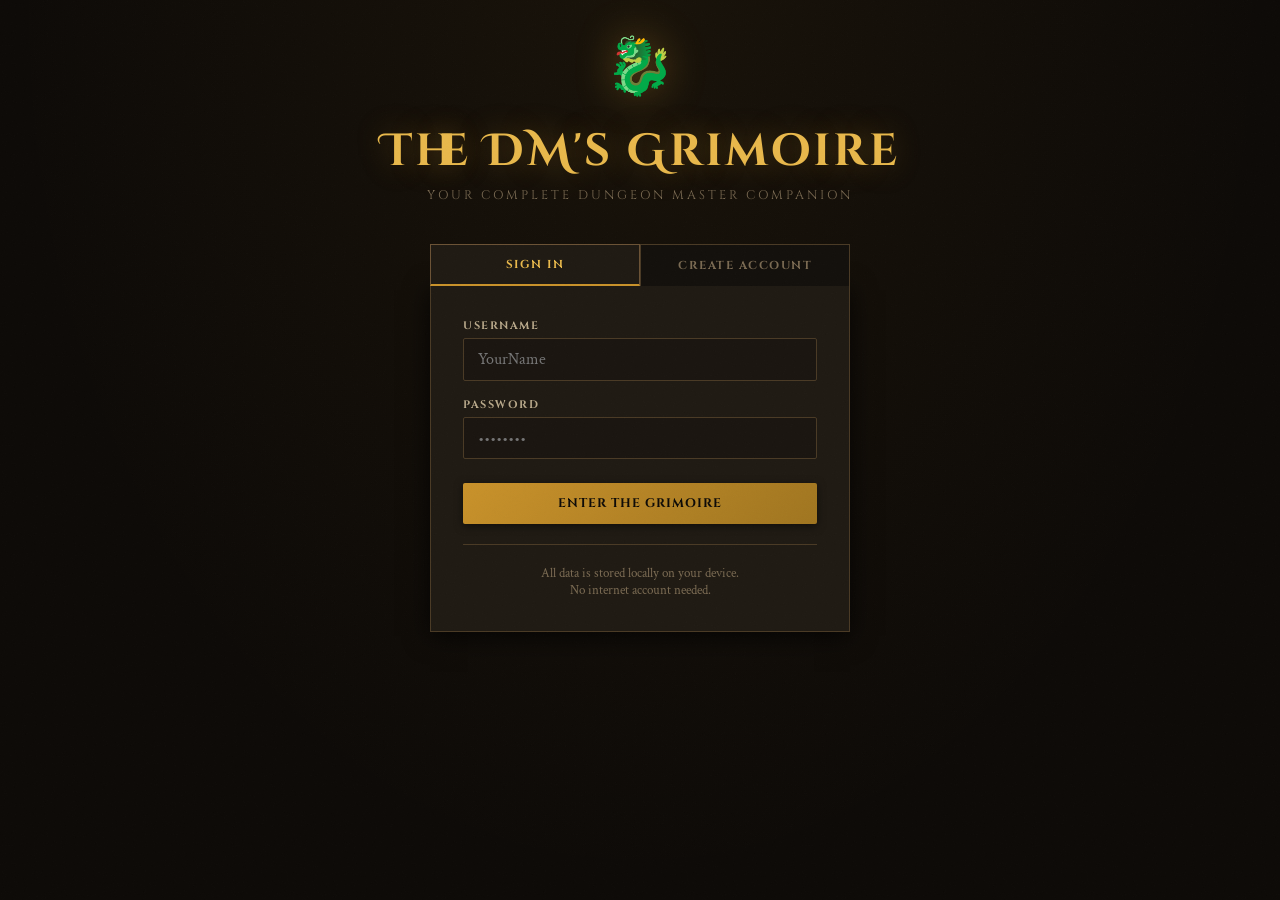
==== commit 7b751a36: "Add files via upload" ====
--- a/index.html
+++ b/index.html
@@ -3,2261 +3,350 @@
 <head>
 <meta charset="UTF-8">
 <meta name="viewport" content="width=device-width, initial-scale=1.0">
-<title>The DM's Grimoire</title>
-<link rel="preconnect" href="https://fonts.googleapis.com">
+<title>The DM's Grimoire — Login</title>
 <link href="https://fonts.googleapis.com/css2?family=Cinzel+Decorative:wght@400;700&family=Cinzel:wght@400;600;700&family=Crimson+Text:ital,wght@0,400;0,600;1,400&display=swap" rel="stylesheet">
 <style>
   :root {
-    --bg: #0d0a07;
-    --bg2: #13100c;
-    --bg3: #1a1510;
-    --panel: #1f1a13;
-    --panel2: #26201a;
-    --border: #4a3a25;
-    --border2: #6b5235;
-    --gold: #c9922a;
-    --gold2: #e8b84b;
-    --gold3: #f5d27a;
-    --red: #8b2020;
-    --red2: #c0392b;
-    --green: #2d6b3a;
-    --green2: #3d9b52;
-    --text: #e8dcc8;
-    --text2: #b8a88a;
-    --text3: #7a6a52;
-    --accent: #9b59b6;
-    --accent2: #c678e0;
+    --bg: #0d0a07; --bg2: #13100c; --bg3: #1a1510;
+    --panel: #1f1a13; --panel2: #26201a;
+    --border: #4a3a25; --border2: #6b5235;
+    --gold: #c9922a; --gold2: #e8b84b; --gold3: #f5d27a;
+    --red: #8b2020; --red2: #c0392b;
+    --green: #2d6b3a; --green2: #3d9b52;
+    --text: #e8dcc8; --text2: #b8a88a; --text3: #7a6a52;
     --shadow: 0 4px 24px rgba(0,0,0,0.8);
-    --glow: 0 0 20px rgba(201,146,42,0.3);
-  }
-
+    --glow: 0 0 30px rgba(201,146,42,0.35);
+  }
   * { box-sizing: border-box; margin: 0; padding: 0; }
-
   body {
     background: var(--bg);
     color: var(--text);
     font-family: 'Crimson Text', serif;
-    font-size: 17px;
     min-height: 100vh;
-    overflow-x: hidden;
-  }
-
-  /* Parchment texture overlay */
-  body::before {
-    content: '';
-    position: fixed;
-    inset: 0;
-    background-image: url("data:image/svg+xml,%3Csvg xmlns='http://www.w3.org/2000/svg' width='400' height='400'%3E%3Cfilter id='noise'%3E%3CfeTurbulence type='fractalNoise' baseFrequency='0.9' numOctaves='4' stitchTiles='stitch'/%3E%3CfeColorMatrix type='saturate' values='0'/%3E%3C/filter%3E%3Crect width='400' height='400' filter='url(%23noise)' opacity='0.04'/%3E%3C/svg%3E");
-    pointer-events: none;
-    z-index: 9999;
-    opacity: 0.5;
-  }
-
-  /* ===== HEADER ===== */
-  header {
-    background: linear-gradient(180deg, #0a0804 0%, var(--bg2) 100%);
-    border-bottom: 2px solid var(--border);
-    padding: 0 2rem;
-    display: flex;
-    align-items: center;
-    justify-content: space-between;
-    position: sticky;
-    top: 0;
-    z-index: 100;
-    box-shadow: 0 2px 30px rgba(0,0,0,0.9);
-  }
-
-  .logo {
-    font-family: 'Cinzel Decorative', cursive;
-    font-size: 1.4rem;
-    color: var(--gold2);
-    text-shadow: 0 0 30px rgba(232,184,75,0.5);
-    padding: 1rem 0;
-    letter-spacing: 2px;
-  }
-  .logo span { color: var(--red2); }
-
-  nav {
-    display: flex;
-    gap: 0;
-    flex-wrap: wrap;
-  }
-
-  nav button {
-    background: none;
-    border: none;
-    color: var(--text2);
-    font-family: 'Cinzel', serif;
-    font-size: 0.75rem;
-    font-weight: 600;
-    letter-spacing: 1px;
-    text-transform: uppercase;
-    padding: 1.2rem 1rem;
-    cursor: pointer;
-    transition: all 0.2s;
-    border-bottom: 3px solid transparent;
-    position: relative;
-  }
-  nav button:hover { color: var(--gold3); }
-  nav button.active {
-    color: var(--gold2);
-    border-bottom-color: var(--gold);
-    text-shadow: 0 0 15px rgba(232,184,75,0.4);
-  }
-
-  /* ===== MAIN LAYOUT ===== */
-  main { padding: 2rem; max-width: 1600px; margin: 0 auto; }
-
-  .page { display: none; animation: fadeIn 0.3s ease; }
-  .page.active { display: block; }
-
-  @keyframes fadeIn {
-    from { opacity: 0; transform: translateY(8px); }
-    to { opacity: 1; transform: translateY(0); }
-  }
-
-  /* ===== COMMON COMPONENTS ===== */
-  h1, h2, h3 { font-family: 'Cinzel', serif; }
-
-  .page-title {
-    font-family: 'Cinzel Decorative', cursive;
-    font-size: 1.8rem;
-    color: var(--gold2);
-    text-shadow: var(--glow);
-    margin-bottom: 1.5rem;
-    padding-bottom: 0.75rem;
-    border-bottom: 1px solid var(--border);
-    display: flex;
-    align-items: center;
-    gap: 0.75rem;
-  }
-
-  .card {
-    background: var(--panel);
-    border: 1px solid var(--border);
-    border-radius: 4px;
-    padding: 1.25rem;
-    box-shadow: var(--shadow);
-  }
-
-  .card-title {
-    font-family: 'Cinzel', serif;
-    font-size: 0.85rem;
-    font-weight: 700;
-    letter-spacing: 1.5px;
-    text-transform: uppercase;
-    color: var(--gold);
-    margin-bottom: 1rem;
-    padding-bottom: 0.5rem;
-    border-bottom: 1px solid var(--border);
-  }
-
-  .btn {
-    background: linear-gradient(135deg, var(--gold) 0%, #a07520 100%);
-    color: #0d0a07;
-    font-family: 'Cinzel', serif;
-    font-size: 0.75rem;
-    font-weight: 700;
-    letter-spacing: 1px;
-    text-transform: uppercase;
-    border: none;
-    padding: 0.6rem 1.2rem;
-    cursor: pointer;
-    border-radius: 2px;
-    transition: all 0.2s;
-    box-shadow: 0 2px 8px rgba(0,0,0,0.5);
-  }
-  .btn:hover { filter: brightness(1.15); transform: translateY(-1px); box-shadow: 0 4px 16px rgba(201,146,42,0.4); }
-  .btn:active { transform: translateY(0); }
-
-  .btn-red {
-    background: linear-gradient(135deg, var(--red2) 0%, var(--red) 100%);
-    color: var(--text);
-  }
-
-  .btn-ghost {
-    background: transparent;
-    border: 1px solid var(--border2);
-    color: var(--text2);
-  }
-  .btn-ghost:hover { border-color: var(--gold); color: var(--gold); background: rgba(201,146,42,0.05); }
-
-  .btn-sm { padding: 0.35rem 0.75rem; font-size: 0.65rem; }
-
-  input, select, textarea {
-    background: var(--bg3);
-    border: 1px solid var(--border);
-    color: var(--text);
-    font-family: 'Crimson Text', serif;
-    font-size: 1rem;
-    padding: 0.5rem 0.75rem;
-    border-radius: 2px;
-    width: 100%;
-    transition: border-color 0.2s;
-  }
-  input:focus, select:focus, textarea:focus {
-    outline: none;
-    border-color: var(--gold);
-    box-shadow: 0 0 0 2px rgba(201,146,42,0.15);
-  }
-  select option { background: var(--bg2); }
-
-  label {
-    font-family: 'Cinzel', serif;
-    font-size: 0.7rem;
-    font-weight: 600;
-    letter-spacing: 1px;
-    text-transform: uppercase;
-    color: var(--text2);
-    display: block;
-    margin-bottom: 0.3rem;
-  }
-
-  .form-row { display: grid; grid-template-columns: repeat(auto-fit, minmax(120px, 1fr)); gap: 0.75rem; margin-bottom: 0.75rem; }
-  .form-group { margin-bottom: 0.75rem; }
-
-  .tag {
-    display: inline-block;
-    background: rgba(201,146,42,0.15);
-    border: 1px solid var(--border);
-    color: var(--gold3);
-    font-family: 'Cinzel', serif;
-    font-size: 0.65rem;
-    font-weight: 600;
-    letter-spacing: 1px;
-    text-transform: uppercase;
-    padding: 0.2rem 0.5rem;
-    border-radius: 2px;
-    margin: 0.15rem;
-  }
-  .tag.school-abjuration { background: rgba(52,152,219,0.15); color: #5dade2; border-color: #2e86c1; }
-  .tag.school-evocation { background: rgba(192,57,43,0.15); color: #e74c3c; border-color: #c0392b; }
-  .tag.school-illusion { background: rgba(155,89,182,0.15); color: #c39bd3; border-color: #7d3c98; }
-  .tag.school-necromancy { background: rgba(40,40,50,0.8); color: #a9cce3; border-color: #566573; }
-  .tag.school-transmutation { background: rgba(46,125,50,0.15); color: #58d68d; border-color: #1e8449; }
-  .tag.school-divination { background: rgba(241,196,15,0.15); color: #f9e79f; border-color: #b7950b; }
-  .tag.school-enchantment { background: rgba(220,80,150,0.15); color: #f1948a; border-color: #c0392b; }
-  .tag.school-conjuration { background: rgba(0,150,136,0.15); color: #76d7c4; border-color: #0e6655; }
-
-  /* ===== DASHBOARD ===== */
-  .dashboard-grid {
-    display: grid;
-    grid-template-columns: repeat(auto-fit, minmax(200px, 1fr));
-    gap: 1rem;
-    margin-bottom: 2rem;
-  }
-
-  .stat-card {
-    background: var(--panel);
-    border: 1px solid var(--border);
-    border-top: 3px solid var(--gold);
-    padding: 1.25rem;
-    text-align: center;
-  }
-  .stat-card .num {
-    font-family: 'Cinzel Decorative', cursive;
-    font-size: 2.5rem;
-    color: var(--gold2);
-    display: block;
-  }
-  .stat-card .label {
-    font-family: 'Cinzel', serif;
-    font-size: 0.7rem;
-    letter-spacing: 2px;
-    text-transform: uppercase;
-    color: var(--text3);
-    display: block;
-    margin-top: 0.25rem;
-  }
-
-  .session-note {
-    background: var(--panel);
-    border: 1px solid var(--border);
-    border-left: 4px solid var(--gold);
-    padding: 1.25rem;
-    margin-bottom: 1rem;
-  }
-  .session-note h3 { font-family: 'Cinzel', serif; font-size: 0.9rem; color: var(--gold2); margin-bottom: 0.5rem; }
-
-  /* ===== DICE ROLLER ===== */
-  .dice-grid {
-    display: flex;
-    flex-wrap: wrap;
-    gap: 1rem;
-    margin-bottom: 2rem;
-    justify-content: center;
-  }
-
-  .die-btn {
-    background: var(--panel);
-    border: 2px solid var(--border2);
-    color: var(--text);
-    font-family: 'Cinzel Decorative', cursive;
-    font-size: 1.1rem;
-    width: 90px;
-    height: 90px;
-    cursor: pointer;
-    transition: all 0.2s;
     display: flex;
     flex-direction: column;
     align-items: center;
-    justify-content: center;
-    gap: 0.25rem;
-    position: relative;
-    clip-path: polygon(50% 0%, 95% 25%, 95% 75%, 50% 100%, 5% 75%, 5% 25%);
-  }
-  .die-btn:hover {
-    border-color: var(--gold);
-    background: var(--panel2);
-    color: var(--gold2);
-    transform: scale(1.08);
-    box-shadow: 0 0 20px rgba(201,146,42,0.3);
-  }
-  .die-btn .die-label { font-size: 0.65rem; font-family: 'Cinzel', serif; letter-spacing: 1px; color: var(--text3); }
-
-  .dice-controls {
-    display: flex;
-    gap: 1rem;
-    align-items: flex-end;
-    margin-bottom: 1.5rem;
-    flex-wrap: wrap;
-  }
-
-  .roll-result {
-    background: var(--bg3);
-    border: 2px solid var(--border);
-    border-radius: 4px;
-    padding: 1.5rem;
-    text-align: center;
-    margin-bottom: 1.5rem;
-  }
-  .roll-total {
-    font-family: 'Cinzel Decorative', cursive;
-    font-size: 4rem;
-    color: var(--gold2);
-    text-shadow: 0 0 40px rgba(232,184,75,0.5);
-    display: block;
-    line-height: 1;
-  }
-  .roll-breakdown {
-    color: var(--text3);
-    font-size: 0.95rem;
-    margin-top: 0.5rem;
-  }
-  .roll-history {
-    max-height: 200px;
-    overflow-y: auto;
-  }
-  .roll-entry {
-    display: flex;
-    justify-content: space-between;
-    padding: 0.4rem 0;
-    border-bottom: 1px solid rgba(74,58,37,0.3);
-    font-size: 0.9rem;
-    color: var(--text2);
-  }
-  .roll-entry .total { color: var(--gold); font-weight: 600; }
-
-  @keyframes rollAnim {
-    0% { transform: scale(1.5) rotate(-10deg); opacity: 0; }
-    60% { transform: scale(0.9) rotate(5deg); }
-    100% { transform: scale(1) rotate(0deg); opacity: 1; }
-  }
-  .rolling { animation: rollAnim 0.4s cubic-bezier(0.175, 0.885, 0.32, 1.275); }
-
-  /* ===== CHARACTER SHEETS ===== */
-  .chars-grid {
-    display: grid;
-    grid-template-columns: 260px 1fr;
-    gap: 1.5rem;
-  }
-
-  .char-list { display: flex; flex-direction: column; gap: 0.5rem; }
-  .char-item {
+    justify-content: flex-start;
+    padding: 2rem 1rem 4rem;
+    background-image: radial-gradient(ellipse at 50% 0%, rgba(201,146,42,0.06) 0%, transparent 70%);
+  }
+  body::before {
+    content: '';
+    position: fixed; inset: 0;
+    background-image: url("data:image/svg+xml,%3Csvg xmlns='http://www.w3.org/2000/svg' width='400' height='400'%3E%3Cfilter id='n'%3E%3CfeTurbulence type='fractalNoise' baseFrequency='0.9' numOctaves='4' stitchTiles='stitch'/%3E%3CfeColorMatrix type='saturate' values='0'/%3E%3C/filter%3E%3Crect width='400' height='400' filter='url(%23n)' opacity='0.04'/%3E%3C/svg%3E");
+    pointer-events: none; z-index: 9999; opacity: 0.5;
+  }
+  h1 { font-family: 'Cinzel Decorative', cursive; font-size: clamp(1.6rem,4vw,2.8rem); color: var(--gold2); text-shadow: var(--glow); text-align: center; letter-spacing: 3px; margin-bottom: 0.3rem; }
+  .tagline { font-family: 'Cinzel', serif; font-size: 0.78rem; letter-spacing: 3px; color: var(--text3); text-align: center; text-transform: uppercase; margin-bottom: 2.5rem; }
+  .dragon { font-size: 3.5rem; display: block; text-align: center; margin-bottom: 1rem; filter: drop-shadow(0 0 20px rgba(201,146,42,0.4)); }
+
+  .tabs { display: flex; margin-bottom: 0; }
+  .tab-btn {
+    flex: 1; background: var(--bg2); border: 1px solid var(--border); color: var(--text3);
+    font-family: 'Cinzel', serif; font-size: 0.72rem; font-weight: 700; letter-spacing: 1.5px;
+    text-transform: uppercase; padding: 0.75rem; cursor: pointer; transition: all 0.2s;
+    border-bottom: none;
+  }
+  .tab-btn.active { background: var(--panel); color: var(--gold2); border-color: var(--border2); border-bottom: 2px solid var(--gold); }
+
+  .auth-box {
     background: var(--panel);
     border: 1px solid var(--border);
-    padding: 0.75rem 1rem;
-    cursor: pointer;
-    transition: all 0.2s;
-    display: flex;
-    align-items: center;
-    gap: 0.75rem;
-  }
-  .char-item:hover, .char-item.active { border-color: var(--gold); background: var(--panel2); }
-  .char-item.active { border-left: 3px solid var(--gold); }
-  .char-avatar {
-    width: 36px; height: 36px;
-    background: var(--bg3);
-    border: 1px solid var(--border);
-    border-radius: 50%;
-    display: flex; align-items: center; justify-content: center;
-    font-size: 1.2rem;
-  }
-  .char-info .char-name { font-family: 'Cinzel', serif; font-size: 0.85rem; color: var(--gold3); }
-  .char-info .char-sub { font-size: 0.78rem; color: var(--text3); }
-
-  .char-type-tabs {
-    display: flex;
-    gap: 0.5rem;
-    margin-bottom: 1rem;
-  }
-  .type-tab {
-    background: transparent;
-    border: 1px solid var(--border);
-    color: var(--text2);
-    font-family: 'Cinzel', serif;
-    font-size: 0.7rem;
-    font-weight: 600;
-    letter-spacing: 1px;
-    text-transform: uppercase;
-    padding: 0.4rem 0.9rem;
-    cursor: pointer;
-    border-radius: 2px;
-    transition: all 0.2s;
-  }
-  .type-tab.active, .type-tab:hover { background: var(--gold); color: #0d0a07; border-color: var(--gold); }
-
-  .sheet-view { display: none; }
-  .sheet-view.active { display: block; }
-
-  .sheet-header {
-    display: grid;
-    grid-template-columns: 1fr auto;
-    gap: 1rem;
-    margin-bottom: 1.5rem;
-    align-items: start;
-  }
-
-  .ability-grid {
-    display: grid;
-    grid-template-columns: repeat(6, 1fr);
-    gap: 0.5rem;
-    margin-bottom: 1.5rem;
-  }
-
-  .ability-box {
-    background: var(--bg3);
-    border: 2px solid var(--border);
-    text-align: center;
-    padding: 0.5rem 0.25rem;
-    border-radius: 4px;
-  }
-  .ability-box .ability-name { font-family: 'Cinzel', serif; font-size: 0.6rem; letter-spacing: 1px; text-transform: uppercase; color: var(--text3); }
-  .ability-box .ability-score { font-family: 'Cinzel Decorative', cursive; font-size: 1.6rem; color: var(--gold2); }
-  .ability-box .ability-mod { font-size: 0.85rem; color: var(--text2); }
-  .ability-box input { background: transparent; border: none; text-align: center; font-family: 'Cinzel Decorative', cursive; font-size: 1.4rem; color: var(--gold2); width: 100%; padding: 0; }
-  .ability-box input:focus { outline: none; }
-
-  .hp-bar-wrap { margin-bottom: 1.5rem; }
-  .hp-bar {
-    height: 20px;
-    background: var(--bg3);
-    border: 1px solid var(--border);
-    border-radius: 2px;
-    overflow: hidden;
-    margin-top: 0.4rem;
-  }
-  .hp-fill {
-    height: 100%;
-    background: linear-gradient(90deg, var(--red2), #e74c3c);
-    transition: width 0.4s ease;
-    position: relative;
-  }
-  .hp-fill::after {
-    content: '';
-    position: absolute;
-    top: 0; left: 0; right: 0;
-    height: 50%;
-    background: rgba(255,255,255,0.1);
-  }
-
-  .combat-stats { display: flex; gap: 0.75rem; flex-wrap: wrap; margin-bottom: 1.5rem; }
-  .combat-stat {
-    background: var(--bg3);
-    border: 1px solid var(--border);
-    padding: 0.6rem 1rem;
-    text-align: center;
-    min-width: 80px;
-    flex: 1;
-  }
-  .combat-stat .val { font-family: 'Cinzel Decorative', cursive; font-size: 1.4rem; color: var(--gold); }
-  .combat-stat .lbl { font-family: 'Cinzel', serif; font-size: 0.6rem; letter-spacing: 1px; text-transform: uppercase; color: var(--text3); display: block; }
-
-  .skills-grid { display: grid; grid-template-columns: repeat(2, 1fr); gap: 0.25rem; }
-  .skill-row {
-    display: flex;
-    align-items: center;
-    gap: 0.5rem;
-    padding: 0.25rem 0.5rem;
-    font-size: 0.9rem;
-    border-radius: 2px;
-    transition: background 0.15s;
-  }
-  .skill-row:hover { background: var(--panel2); }
-  .skill-check { width: 14px; height: 14px; border: 1px solid var(--border); border-radius: 50%; display: flex; align-items: center; justify-content: center; cursor: pointer; font-size: 0.5rem; flex-shrink: 0; }
-  .skill-check.on { background: var(--gold); border-color: var(--gold); color: #000; }
-  .skill-mod { font-family: 'Cinzel', serif; font-size: 0.75rem; color: var(--gold); min-width: 30px; text-align: right; }
-  .skill-name { color: var(--text2); font-size: 0.85rem; }
-
-  /* ===== SPELLS ===== */
-  .spell-filters {
-    display: flex;
-    gap: 0.75rem;
-    margin-bottom: 1.5rem;
-    flex-wrap: wrap;
-    align-items: center;
-  }
-  .spell-filters input { max-width: 250px; }
-  .spell-filters select { max-width: 160px; }
-
-  .spell-table { width: 100%; border-collapse: collapse; }
-  .spell-table th {
-    background: var(--bg3);
-    font-family: 'Cinzel', serif;
-    font-size: 0.7rem;
-    font-weight: 700;
-    letter-spacing: 1.5px;
-    text-transform: uppercase;
-    color: var(--gold);
-    padding: 0.75rem;
-    text-align: left;
-    border-bottom: 2px solid var(--border);
-    cursor: pointer;
-    user-select: none;
-  }
-  .spell-table th:hover { color: var(--gold2); }
-  .spell-table td {
-    padding: 0.65rem 0.75rem;
-    border-bottom: 1px solid rgba(74,58,37,0.3);
-    font-size: 0.9rem;
-    vertical-align: top;
-  }
-  .spell-table tr:hover td { background: var(--panel2); }
-  .spell-table tr.expanded td { border-bottom: none; }
-  .spell-row-detail {
-    background: var(--bg3) !important;
-    border-bottom: 1px solid var(--border) !important;
-  }
-  .spell-detail-inner {
-    padding: 0.75rem;
-    font-size: 0.9rem;
-    color: var(--text2);
-    line-height: 1.6;
-    display: grid;
-    grid-template-columns: 1fr 1fr;
-    gap: 0.75rem;
-  }
-  .spell-detail-desc { grid-column: 1 / -1; }
-  .spell-name { font-family: 'Cinzel', serif; font-size: 0.85rem; color: var(--gold3); cursor: pointer; }
-  .spell-name:hover { text-decoration: underline; }
-  .spell-level-badge {
-    background: var(--bg3);
-    border: 1px solid var(--border);
-    color: var(--text2);
-    font-family: 'Cinzel', serif;
-    font-size: 0.7rem;
-    font-weight: 700;
-    padding: 0.15rem 0.4rem;
-    border-radius: 2px;
-  }
-
-  /* ===== MAP BUILDER ===== */
-  .map-toolbar {
-    display: flex;
-    gap: 0.5rem;
-    margin-bottom: 1rem;
-    flex-wrap: wrap;
-    align-items: center;
-    background: var(--panel);
-    border: 1px solid var(--border);
-    padding: 0.75rem;
-  }
-  .map-tool-btn {
-    background: transparent;
-    border: 1px solid var(--border);
-    color: var(--text2);
-    font-family: 'Cinzel', serif;
-    font-size: 0.65rem;
-    letter-spacing: 1px;
-    text-transform: uppercase;
-    padding: 0.4rem 0.75rem;
-    cursor: pointer;
-    transition: all 0.15s;
-    border-radius: 2px;
-  }
-  .map-tool-btn:hover, .map-tool-btn.active { background: var(--gold); color: #0d0a07; border-color: var(--gold); }
-
-  .tile-palette {
-    display: flex;
-    gap: 0.35rem;
-    flex-wrap: wrap;
-    padding: 0 0.5rem;
-  }
-  .tile-swatch {
-    width: 28px; height: 28px;
-    border: 2px solid transparent;
-    cursor: pointer;
-    border-radius: 2px;
-    font-size: 1rem;
-    display: flex; align-items: center; justify-content: center;
-    transition: transform 0.15s;
-  }
-  .tile-swatch:hover { transform: scale(1.2); }
-  .tile-swatch.active { border-color: var(--gold2); }
-
-  #map-canvas {
-    border: 2px solid var(--border);
-    cursor: crosshair;
-    display: block;
-    image-rendering: pixelated;
-    background: #1a1208;
-    max-width: 100%;
-  }
-
-  .map-layout { display: grid; grid-template-columns: 1fr 200px; gap: 1rem; }
-  .map-legend { display: flex; flex-direction: column; gap: 0.5rem; }
-  .legend-item { display: flex; align-items: center; gap: 0.5rem; font-size: 0.85rem; }
-
-  /* ===== INITIATIVE TRACKER ===== */
-  .initiative-list { display: flex; flex-direction: column; gap: 0.5rem; }
-  .initiative-item {
-    background: var(--panel);
-    border: 1px solid var(--border);
-    padding: 0.75rem 1rem;
-    display: grid;
-    grid-template-columns: 40px 1fr auto auto auto;
-    gap: 0.75rem;
-    align-items: center;
-    transition: all 0.2s;
-  }
-  .initiative-item.current {
-    border-color: var(--gold);
-    background: var(--panel2);
-    box-shadow: 0 0 0 1px rgba(201,146,42,0.3), inset 4px 0 0 var(--gold);
-  }
-  .initiative-item.dead { opacity: 0.4; }
-  .init-num {
-    font-family: 'Cinzel Decorative', cursive;
-    font-size: 1.3rem;
-    color: var(--gold);
-    text-align: center;
-  }
-  .init-name { font-family: 'Cinzel', serif; font-size: 0.9rem; }
-  .init-hp-display { font-size: 0.85rem; color: var(--text2); }
-  .init-hp-display .current-hp { color: var(--green2); }
-  .init-hp-display .dead { color: var(--red2); }
-  .round-display {
-    font-family: 'Cinzel Decorative', cursive;
-    font-size: 2rem;
-    color: var(--gold);
-    text-align: center;
-    margin-bottom: 1.5rem;
-  }
-  .round-display span { font-size: 0.85rem; font-family: 'Cinzel', serif; color: var(--text3); display: block; }
-
-  /* ===== CONDITIONS TRACKER ===== */
-  .condition-tags { display: flex; flex-wrap: wrap; gap: 0.25rem; margin-top: 0.35rem; }
-  .condition-tag {
-    font-size: 0.65rem;
-    font-family: 'Cinzel', serif;
-    padding: 0.1rem 0.4rem;
-    border-radius: 10px;
-    cursor: pointer;
-  }
-  .cond-blinded { background: rgba(100,100,100,0.3); color: #aaa; border: 1px solid #666; }
-  .cond-charmed { background: rgba(220,80,150,0.2); color: #e91e63; border: 1px solid #e91e63; }
-  .cond-frightened { background: rgba(128,0,128,0.2); color: #b39ddb; border: 1px solid #7b1fa2; }
-  .cond-paralyzed { background: rgba(255,165,0,0.2); color: #ff9800; border: 1px solid #e65100; }
-  .cond-poisoned { background: rgba(76,175,80,0.2); color: #81c784; border: 1px solid #2e7d32; }
-  .cond-stunned { background: rgba(33,150,243,0.2); color: #64b5f6; border: 1px solid #1565c0; }
-  .cond-prone { background: rgba(161,136,127,0.2); color: #bcaaa4; border: 1px solid #5d4037; }
-  .cond-invisible { background: rgba(200,200,255,0.1); color: #e0e0ff; border: 1px dashed #9fa8da; }
-  .cond-unconscious { background: rgba(0,0,0,0.5); color: #78909c; border: 1px solid #37474f; }
-
-  /* ===== NOTES ===== */
-  .notes-layout { display: grid; grid-template-columns: 220px 1fr; gap: 1.5rem; }
-  .note-list { display: flex; flex-direction: column; gap: 0.4rem; }
-  .note-item {
-    background: var(--panel);
-    border: 1px solid var(--border);
-    padding: 0.6rem 0.9rem;
-    cursor: pointer;
-    transition: all 0.2s;
-    border-radius: 2px;
-  }
-  .note-item:hover, .note-item.active { border-color: var(--gold); }
-  .note-item .note-title { font-family: 'Cinzel', serif; font-size: 0.8rem; color: var(--gold3); }
-  .note-item .note-date { font-size: 0.72rem; color: var(--text3); }
-  .note-editor { display: flex; flex-direction: column; gap: 0.75rem; }
-  .note-editor textarea { min-height: 300px; resize: vertical; line-height: 1.7; }
-
-  /* ===== SPOTIFY ===== */
-  .spotify-section { display: grid; grid-template-columns: 1fr 1fr; gap: 1.5rem; margin-bottom: 1.5rem; }
-  .spotify-embed iframe { border-radius: 2px; }
-  .playlist-grid { display: grid; grid-template-columns: repeat(auto-fill, minmax(180px, 1fr)); gap: 0.75rem; margin-top: 0.75rem; }
-  .playlist-card {
-    background: var(--panel);
-    border: 1px solid var(--border);
-    padding: 1rem;
-    cursor: pointer;
-    transition: all 0.2s;
-    text-align: center;
-  }
-  .playlist-card:hover { border-color: var(--gold); background: var(--panel2); }
-  .playlist-card .pl-icon { font-size: 2rem; display: block; margin-bottom: 0.4rem; }
-  .playlist-card .pl-name { font-family: 'Cinzel', serif; font-size: 0.78rem; color: var(--gold3); }
-  .playlist-card .pl-desc { font-size: 0.75rem; color: var(--text3); margin-top: 0.2rem; }
-  .spotify-input-row { display: flex; gap: 0.75rem; align-items: flex-end; }
-  .spotify-input-row input { flex: 1; }
-
-  /* ===== MONSTERS ===== */
-  .monster-grid { display: grid; grid-template-columns: 240px 1fr; gap: 1.5rem; }
-  .monster-card {
-    background: var(--panel);
-    border: 1px solid var(--border);
-    border-top: 3px solid var(--red2);
-  }
-  .monster-stat-block { font-size: 0.88rem; line-height: 1.6; }
-  .monster-stat-block .divider { border: none; border-top: 2px solid var(--red2); margin: 0.75rem 0; }
-  .monster-stat-block .attr-row { display: flex; gap: 0.5rem; flex-wrap: wrap; }
-  .monster-stat-block .attr { color: var(--text2); }
-  .monster-stat-block .attr strong { color: var(--gold3); font-weight: 600; }
-  .ability-row { display: grid; grid-template-columns: repeat(6, 1fr); gap: 0.25rem; text-align: center; }
-  .ability-cell { background: var(--bg3); padding: 0.3rem; border: 1px solid var(--border); }
-  .ability-cell .aname { font-family: 'Cinzel', serif; font-size: 0.6rem; color: var(--text3); letter-spacing: 0.5px; }
-  .ability-cell .aval { font-family: 'Cinzel', serif; font-size: 0.85rem; color: var(--gold); }
-
-  /* ===== SCROLLBAR ===== */
-  ::-webkit-scrollbar { width: 6px; }
-  ::-webkit-scrollbar-track { background: var(--bg2); }
-  ::-webkit-scrollbar-thumb { background: var(--border2); border-radius: 3px; }
-  ::-webkit-scrollbar-thumb:hover { background: var(--gold); }
-
-  /* ===== RESPONSIVE ===== */
-  @media (max-width: 900px) {
-    .chars-grid, .notes-layout, .monster-grid, .map-layout { grid-template-columns: 1fr; }
-    .spotify-section { grid-template-columns: 1fr; }
-    .ability-grid { grid-template-columns: repeat(3, 1fr); }
-    nav button { padding: 0.9rem 0.65rem; font-size: 0.65rem; }
-    .logo { font-size: 1rem; }
-    .die-btn { width: 70px; height: 70px; }
-  }
-
-  .flex-row { display: flex; gap: 0.75rem; align-items: center; flex-wrap: wrap; }
-  .mt1 { margin-top: 1rem; }
-  .mb1 { margin-bottom: 1rem; }
-  .grid2 { display: grid; grid-template-columns: 1fr 1fr; gap: 1rem; }
-  .grid3 { display: grid; grid-template-columns: repeat(3, 1fr); gap: 1rem; }
-  .text-center { text-align: center; }
-  .text-gold { color: var(--gold2); }
-  .text-dim { color: var(--text3); font-size: 0.85rem; }
-  .empty-state { text-align: center; padding: 3rem; color: var(--text3); }
-  .empty-state .empty-icon { font-size: 3rem; display: block; margin-bottom: 1rem; }
+    border-top: none;
+    padding: 2rem;
+    width: 100%;
+    max-width: 420px;
+    box-shadow: var(--shadow);
+  }
+  .form-group { margin-bottom: 1rem; }
+  label { font-family: 'Cinzel', serif; font-size: 0.68rem; font-weight: 700; letter-spacing: 1.5px; text-transform: uppercase; color: var(--text2); display: block; margin-bottom: 0.35rem; }
+  input {
+    background: var(--bg3); border: 1px solid var(--border); color: var(--text);
+    font-family: 'Crimson Text', serif; font-size: 1rem; padding: 0.6rem 0.85rem;
+    border-radius: 2px; width: 100%; transition: border-color 0.2s;
+  }
+  input:focus { outline: none; border-color: var(--gold); box-shadow: 0 0 0 2px rgba(201,146,42,0.15); }
+  .btn {
+    background: linear-gradient(135deg, var(--gold) 0%, #a07520 100%);
+    color: #0d0a07; font-family: 'Cinzel', serif; font-size: 0.78rem; font-weight: 700;
+    letter-spacing: 1px; text-transform: uppercase; border: none;
+    padding: 0.75rem 1.5rem; cursor: pointer; border-radius: 2px; width: 100%;
+    transition: all 0.2s; box-shadow: 0 2px 8px rgba(0,0,0,0.5); margin-top: 0.5rem;
+  }
+  .btn:hover { filter: brightness(1.15); }
+  .btn-ghost { background: transparent; border: 1px solid var(--border2); color: var(--text2); }
+  .btn-ghost:hover { border-color: var(--gold); color: var(--gold); background: rgba(201,146,42,0.05); }
+  .error { color: var(--red2); font-size: 0.85rem; margin-top: 0.5rem; text-align: center; }
+  .success { color: var(--green2); font-size: 0.85rem; margin-top: 0.5rem; text-align: center; }
+  .divider { border: none; border-top: 1px solid var(--border); margin: 1.25rem 0; }
+  .hint { color: var(--text3); font-size: 0.82rem; text-align: center; margin-top: 0.75rem; }
+
+  /* Campaign Manager */
+  .campaigns-section { width: 100%; max-width: 800px; margin-top: 2.5rem; }
+  .campaigns-header { display: flex; align-items: center; justify-content: space-between; margin-bottom: 1rem; }
+  .campaigns-header h2 { font-family: 'Cinzel', serif; font-size: 1rem; color: var(--gold2); letter-spacing: 1px; }
+  .campaign-grid { display: grid; grid-template-columns: repeat(auto-fill, minmax(220px, 1fr)); gap: 1rem; }
+  .campaign-card {
+    background: var(--panel); border: 1px solid var(--border); padding: 1.25rem;
+    cursor: pointer; transition: all 0.2s; position: relative;
+  }
+  .campaign-card:hover { border-color: var(--gold); background: var(--panel2); transform: translateY(-2px); box-shadow: 0 6px 20px rgba(0,0,0,0.5); }
+  .campaign-card .c-icon { font-size: 2rem; display: block; margin-bottom: 0.5rem; }
+  .campaign-card .c-name { font-family: 'Cinzel', serif; font-size: 0.95rem; color: var(--gold3); margin-bottom: 0.2rem; }
+  .campaign-card .c-info { font-size: 0.82rem; color: var(--text3); }
+  .campaign-card .c-delete {
+    position: absolute; top: 0.5rem; right: 0.5rem;
+    background: none; border: none; color: var(--text3); cursor: pointer; font-size: 0.9rem;
+    opacity: 0; transition: opacity 0.2s;
+  }
+  .campaign-card:hover .c-delete { opacity: 1; }
+  .campaign-card .c-delete:hover { color: var(--red2); }
+  .new-campaign-card {
+    background: transparent; border: 2px dashed var(--border);
+    display: flex; flex-direction: column; align-items: center; justify-content: center;
+    gap: 0.5rem; padding: 2rem; cursor: pointer; transition: all 0.2s; color: var(--text3);
+    font-family: 'Cinzel', serif; font-size: 0.75rem; letter-spacing: 1px; text-transform: uppercase;
+  }
+  .new-campaign-card:hover { border-color: var(--gold); color: var(--gold); }
+
+  /* Modal */
+  .modal-overlay { display: none; position: fixed; inset: 0; background: rgba(0,0,0,0.85); z-index: 1000; align-items: center; justify-content: center; }
+  .modal-overlay.open { display: flex; }
+  .modal { background: var(--panel); border: 2px solid var(--border); padding: 2rem; width: 100%; max-width: 400px; box-shadow: var(--shadow); }
+  .modal h3 { font-family: 'Cinzel', serif; font-size: 1rem; color: var(--gold2); margin-bottom: 1.25rem; }
+  .modal-row { display: flex; gap: 0.75rem; margin-top: 1rem; }
+
+  .who-banner { background: var(--bg2); border: 1px solid var(--border); padding: 0.6rem 1rem; display: flex; justify-content: space-between; align-items: center; width: 100%; max-width: 800px; margin-bottom: 1.5rem; font-size: 0.85rem; color: var(--text2); }
+  .who-banner strong { color: var(--gold3); font-family: 'Cinzel', serif; }
+  .who-banner button { background: none; border: none; color: var(--text3); cursor: pointer; font-family: 'Cinzel', serif; font-size: 0.7rem; letter-spacing: 1px; text-transform: uppercase; }
+  .who-banner button:hover { color: var(--red2); }
+
+  #auth-section { width: 100%; max-width: 420px; }
 </style>
 </head>
 <body>
 
-<header>
-  <div class="logo">The DM's <span>Grimoire</span></div>
-  <nav>
-    <button class="active" onclick="showPage('dashboard')">⚔ Dashboard</button>
-    <button onclick="showPage('dice')">🎲 Dice</button>
-    <button onclick="showPage('initiative')">⏱ Initiative</button>
-    <button onclick="showPage('characters')">📜 Characters</button>
-    <button onclick="showPage('monsters')">💀 Monsters</button>
-    <button onclick="showPage('spells')">✨ Spells</button>
-    <button onclick="showPage('map')">🗺 Map</button>
-    <button onclick="showPage('notes')">📖 Notes</button>
-    <button onclick="showPage('music')">🎵 Music</button>
-  </nav>
-</header>
-
-<main>
-
-<!-- ===== DASHBOARD ===== -->
-<div id="page-dashboard" class="page active">
-  <div class="page-title">⚔ The War Table</div>
-  <div class="dashboard-grid" id="dash-stats">
-    <div class="stat-card"><span class="num" id="dash-players">0</span><span class="label">Players</span></div>
-    <div class="stat-card"><span class="num" id="dash-monsters">0</span><span class="label">Monsters Saved</span></div>
-    <div class="stat-card"><span class="num" id="dash-spells">0</span><span class="label">Spells</span></div>
-    <div class="stat-card"><span class="num" id="dash-notes">0</span><span class="label">Notes</span></div>
-    <div class="stat-card"><span class="num" id="dash-session">1</span><span class="label">Session #</span></div>
-  </div>
-  <div class="grid2">
-    <div>
-      <div class="card">
-        <div class="card-title">🗒 Session Notes</div>
-        <div id="dash-session-notes">
-          <div class="session-note">
-            <h3>Quick Note</h3>
-            <p style="color:var(--text2);font-size:0.9rem;">Your session notes will appear here. Go to Notes to create entries.</p>
-          </div>
-        </div>
+<span class="dragon">🐉</span>
+<h1>The DM's Grimoire</h1>
+<div class="tagline">Your Complete Dungeon Master Companion</div>
+
+<div id="auth-section">
+  <div class="tabs">
+    <button class="tab-btn active" id="tab-login" onclick="switchTab('login')">Sign In</button>
+    <button class="tab-btn" id="tab-register" onclick="switchTab('register')">Create Account</button>
+  </div>
+
+  <div class="auth-box" id="login-box">
+    <div class="form-group"><label>Username</label><input id="login-user" placeholder="YourName" autocomplete="username"></div>
+    <div class="form-group"><label>Password</label><input id="login-pass" type="password" placeholder="••••••••" autocomplete="current-password" onkeydown="if(event.key==='Enter')doLogin()"></div>
+    <button class="btn" onclick="doLogin()">Enter the Grimoire</button>
+    <div id="login-msg"></div>
+    <hr class="divider">
+    <div class="hint">All data is stored locally on your device.<br>No internet account needed.</div>
+  </div>
+
+  <div class="auth-box" id="register-box" style="display:none;">
+    <div class="form-group"><label>Choose a Username</label><input id="reg-user" placeholder="DungeonMaster42"></div>
+    <div class="form-group"><label>Create Password</label><input id="reg-pass" type="password" placeholder="••••••••"></div>
+    <div class="form-group"><label>Confirm Password</label><input id="reg-pass2" type="password" placeholder="••••••••" onkeydown="if(event.key==='Enter')doRegister()"></div>
+    <button class="btn" onclick="doRegister()">Create Account</button>
+    <div id="register-msg"></div>
+    <hr class="divider">
+    <div class="hint">Your data never leaves your browser.<br>This is a local account only.</div>
+  </div>
+</div>
+
+<div id="campaigns-section" class="campaigns-section" style="display:none;">
+  <div id="who-banner" class="who-banner" style="display:none;">
+    <span>Signed in as <strong id="banner-user"></strong></span>
+    <button onclick="logout()">Sign Out</button>
+  </div>
+  <div class="campaigns-header">
+    <h2>⚔ Your Campaigns</h2>
+    <span style="font-size:0.8rem;color:var(--text3);">Select a campaign to open the Grimoire</span>
+  </div>
+  <div class="campaign-grid" id="campaign-grid"></div>
+</div>
+
+<!-- New Campaign Modal -->
+<div class="modal-overlay" id="new-camp-modal">
+  <div class="modal">
+    <h3>✦ New Campaign</h3>
+    <div class="form-group"><label>Campaign Name</label><input id="nc-name" placeholder="The Lost Mines of Phandelver"></div>
+    <div class="form-group"><label>Campaign Tagline / Description</label><input id="nc-desc" placeholder="A band of heroes face an ancient evil..."></div>
+    <div class="form-group">
+      <label>Icon</label>
+      <div style="display:flex;flex-wrap:wrap;gap:0.5rem;margin-top:0.3rem;" id="icon-picker">
+        🐉 ⚔ 🏰 🗺 💀 🌲 🔥 🧙 🛡 🗡 👁 🏹 🌑 🏛 🔮 ⚗
       </div>
     </div>
-    <div>
-      <div class="card">
-        <div class="card-title">⚡ Quick Actions</div>
-        <div style="display:flex;flex-direction:column;gap:0.75rem;">
-          <button class="btn" onclick="showPage('initiative')">Start Combat Tracker</button>
-          <button class="btn btn-ghost" onclick="showPage('dice')">Roll Some Dice</button>
-          <button class="btn btn-ghost" onclick="showPage('spells')">Browse Spell Database</button>
-          <button class="btn btn-ghost" onclick="showPage('music')">Set The Mood</button>
-        </div>
-        <div style="margin-top:1.5rem;">
-          <div class="card-title">📅 Campaign Info</div>
-          <div class="form-row">
-            <div class="form-group"><label>Campaign Name</label><input id="campaign-name" placeholder="The Lost Mines..." oninput="saveCampaignInfo()"></div>
-            <div class="form-group"><label>Session #</label><input id="campaign-session" type="number" value="1" min="1" oninput="saveCampaignInfo()"></div>
-          </div>
-          <div class="form-group"><label>Today's Date (In-World)</label><input id="campaign-date" placeholder="15th of Mirtul, 1492 DR" oninput="saveCampaignInfo()"></div>
-        </div>
-      </div>
+    <div class="modal-row">
+      <button class="btn" onclick="createCampaign()" style="flex:1;">Create Campaign</button>
+      <button class="btn btn-ghost" onclick="closeModal()" style="flex:0 0 auto;width:auto;padding:0.75rem 1.25rem;">Cancel</button>
     </div>
   </div>
 </div>
 
-<!-- ===== DICE ROLLER ===== -->
-<div id="page-dice" class="page">
-  <div class="page-title">🎲 Dice Roller</div>
-  <div class="grid2">
-    <div>
-      <div class="card" style="margin-bottom:1rem;">
-        <div class="card-title">Choose Your Dice</div>
-        <div class="dice-grid">
-          <button class="die-btn" onclick="quickRoll(4)">d4<span class="die-label">d4</span></button>
-          <button class="die-btn" onclick="quickRoll(6)">d6<span class="die-label">d6</span></button>
-          <button class="die-btn" onclick="quickRoll(8)">d8<span class="die-label">d8</span></button>
-          <button class="die-btn" onclick="quickRoll(10)">d10<span class="die-label">d10</span></button>
-          <button class="die-btn" onclick="quickRoll(12)">d12<span class="die-label">d12</span></button>
-          <button class="die-btn" onclick="quickRoll(20)" style="border-color:var(--gold2);color:var(--gold2);">d20<span class="die-label">d20</span></button>
-          <button class="die-btn" onclick="quickRoll(100)" style="font-size:0.8rem;">d100<span class="die-label">percentile</span></button>
-        </div>
-      </div>
-      <div class="card">
-        <div class="card-title">Custom Roll</div>
-        <div class="dice-controls">
-          <div class="form-group" style="flex:0 0 80px;margin:0">
-            <label>Dice</label>
-            <input type="number" id="dice-count" value="1" min="1" max="100" style="text-align:center;">
-          </div>
-          <div class="form-group" style="flex:0 0 100px;margin:0">
-            <label>Sides</label>
-            <select id="dice-sides">
-              <option>4</option><option>6</option><option>8</option><option selected>20</option>
-              <option>10</option><option>12</option><option>100</option>
-            </select>
-          </div>
-          <div class="form-group" style="flex:0 0 90px;margin:0">
-            <label>Modifier</label>
-            <input type="number" id="dice-mod" value="0" style="text-align:center;">
-          </div>
-          <div class="form-group" style="flex:0 0 120px;margin:0">
-            <label>Advantage</label>
-            <select id="dice-adv">
-              <option value="none">Normal</option>
-              <option value="adv">Advantage</option>
-              <option value="dis">Disadvantage</option>
-            </select>
-          </div>
-          <button class="btn" onclick="customRoll()" style="margin-top:auto;">Roll!</button>
-        </div>
-        <div class="form-group">
-          <label>Quick Roll Presets</label>
-          <div style="display:flex;gap:0.5rem;flex-wrap:wrap;">
-            <button class="btn btn-ghost btn-sm" onclick="setRoll(1,20,0,'none');customRoll()">Attack</button>
-            <button class="btn btn-ghost btn-sm" onclick="setRoll(1,20,0,'adv');customRoll()">Adv. Attack</button>
-            <button class="btn btn-ghost btn-sm" onclick="setRoll(1,20,0,'dis');customRoll()">Dis. Attack</button>
-            <button class="btn btn-ghost btn-sm" onclick="setRoll(4,6,0,'none');customRoll()">Stat Roll (4d6)</button>
-            <button class="btn btn-ghost btn-sm" onclick="setRoll(1,20,0,'none');customRoll()">Save</button>
-            <button class="btn btn-ghost btn-sm" onclick="setRoll(2,6,0,'none');customRoll()">Sneak (2d6)</button>
-            <button class="btn btn-ghost btn-sm" onclick="setRoll(8,6,0,'none');customRoll()">Fireball</button>
-          </div>
-        </div>
-      </div>
+<script>
+// ===== SIMPLE LOCAL AUTH =====
+// Passwords are stored as a simple hash (NOT for real security, just for local multi-user separation)
+function simpleHash(str) {
+  let h = 0;
+  for(let i = 0; i < str.length; i++) { h = ((h << 5) - h) + str.charCodeAt(i); h |= 0; }
+  return h.toString(36);
+}
+
+function getUsers() { return JSON.parse(localStorage.getItem('grimoire-users') || '{}'); }
+function saveUsers(u) { localStorage.setItem('grimoire-users', JSON.stringify(u)); }
+function getCurrentUser() { return localStorage.getItem('grimoire-current-user'); }
+function setCurrentUser(u) { localStorage.setItem('grimoire-current-user', u); }
+
+function switchTab(tab) {
+  document.getElementById('tab-login').classList.toggle('active', tab === 'login');
+  document.getElementById('tab-register').classList.toggle('active', tab === 'register');
+  document.getElementById('login-box').style.display = tab === 'login' ? 'block' : 'none';
+  document.getElementById('register-box').style.display = tab === 'register' ? 'block' : 'none';
+}
+
+function doLogin() {
+  const user = document.getElementById('login-user').value.trim();
+  const pass = document.getElementById('login-pass').value;
+  const msg = document.getElementById('login-msg');
+  if(!user || !pass) { msg.className='error'; msg.textContent='Enter username and password.'; return; }
+  const users = getUsers();
+  if(!users[user]) { msg.className='error'; msg.textContent='Account not found. Create one first.'; return; }
+  if(users[user].hash !== simpleHash(pass)) { msg.className='error'; msg.textContent='Incorrect password.'; return; }
+  setCurrentUser(user);
+  showCampaigns();
+}
+
+function doRegister() {
+  const user = document.getElementById('reg-user').value.trim();
+  const pass = document.getElementById('reg-pass').value;
+  const pass2 = document.getElementById('reg-pass2').value;
+  const msg = document.getElementById('register-msg');
+  if(!user || !pass) { msg.className='error'; msg.textContent='Fill in all fields.'; return; }
+  if(pass !== pass2) { msg.className='error'; msg.textContent='Passwords do not match.'; return; }
+  if(user.length < 2) { msg.className='error'; msg.textContent='Username too short.'; return; }
+  const users = getUsers();
+  if(users[user]) { msg.className='error'; msg.textContent='Username already exists.'; return; }
+  users[user] = { hash: simpleHash(pass), campaigns: [] };
+  saveUsers(users);
+  setCurrentUser(user);
+  msg.className='success'; msg.textContent='Account created!';
+  setTimeout(showCampaigns, 400);
+}
+
+function logout() {
+  localStorage.removeItem('grimoire-current-user');
+  document.getElementById('campaigns-section').style.display = 'none';
+  document.getElementById('auth-section').style.display = 'block';
+  document.getElementById('login-user').value = '';
+  document.getElementById('login-pass').value = '';
+  document.getElementById('login-msg').textContent = '';
+}
+
+function showCampaigns() {
+  const user = getCurrentUser();
+  document.getElementById('auth-section').style.display = 'none';
+  document.getElementById('campaigns-section').style.display = 'block';
+  document.getElementById('who-banner').style.display = 'flex';
+  document.getElementById('banner-user').textContent = user;
+  renderCampaigns();
+}
+
+function getUserData() {
+  const user = getCurrentUser();
+  const users = getUsers();
+  return users[user] || { campaigns: [] };
+}
+
+function saveUserData(data) {
+  const user = getCurrentUser();
+  const users = getUsers();
+  users[user] = { ...users[user], ...data };
+  saveUsers(users);
+}
+
+function renderCampaigns() {
+  const data = getUserData();
+  const campaigns = data.campaigns || [];
+  const grid = document.getElementById('campaign-grid');
+  grid.innerHTML = campaigns.map((c, i) => `
+    <div class="campaign-card" onclick="openCampaign(${i})">
+      <button class="c-delete" onclick="event.stopPropagation();deleteCampaign(${i})" title="Delete campaign">✕</button>
+      <span class="c-icon">${c.icon || '🐉'}</span>
+      <div class="c-name">${c.name}</div>
+      <div class="c-info">${c.desc || 'No description'}</div>
+      <div class="c-info" style="margin-top:0.5rem;color:var(--text3);">Session ${c.session || 1} · ${c.characters || 0} characters</div>
     </div>
-    <div>
-      <div class="card" style="margin-bottom:1rem;">
-        <div class="card-title">Result</div>
-        <div class="roll-result" id="roll-result">
-          <span class="roll-total" id="roll-total">—</span>
-          <div class="roll-breakdown" id="roll-breakdown">Click a die to roll</div>
-        </div>
-      </div>
-      <div class="card">
-        <div class="card-title">Roll History</div>
-        <div class="roll-history" id="roll-history">
-          <div class="text-dim text-center" style="padding:1rem;">No rolls yet</div>
-        </div>
-        <button class="btn btn-ghost btn-sm mt1" onclick="clearHistory()">Clear History</button>
-      </div>
-    </div>
-  </div>
-</div>
-
-<!-- ===== INITIATIVE TRACKER ===== -->
-<div id="page-initiative" class="page">
-  <div class="page-title">⏱ Initiative Tracker</div>
-  <div class="grid2">
-    <div>
-      <div class="card" style="margin-bottom:1rem;">
-        <div class="card-title">Add Combatant</div>
-        <div class="form-row">
-          <div class="form-group"><label>Name</label><input id="init-name" placeholder="Goblin #1"></div>
-          <div class="form-group"><label>Initiative</label><input id="init-roll" type="number" placeholder="Roll..."></div>
-          <div class="form-group"><label>HP</label><input id="init-hp" type="number" placeholder="Max HP"></div>
-          <div class="form-group"><label>AC</label><input id="init-ac" type="number" placeholder="AC"></div>
-        </div>
-        <div class="form-row">
-          <div class="form-group">
-            <label>Type</label>
-            <select id="init-type">
-              <option value="player">🧙 Player</option>
-              <option value="enemy">💀 Enemy</option>
-              <option value="ally">✨ Ally / NPC</option>
-            </select>
-          </div>
-          <div class="form-group" style="display:flex;align-items:flex-end;gap:0.5rem;">
-            <button class="btn" onclick="addCombatant()">Add</button>
-            <button class="btn btn-ghost" onclick="rollInitAll()">Auto-Roll Init</button>
-          </div>
-        </div>
-        <div style="display:flex;gap:0.5rem;margin-top:0.5rem;flex-wrap:wrap;">
-          <button class="btn btn-ghost btn-sm" onclick="loadPlayersToInit()">Load Players</button>
-          <button class="btn btn-red btn-sm" onclick="clearCombat()">Clear Combat</button>
-        </div>
-      </div>
-      <div class="card">
-        <div class="card-title">Conditions Reference</div>
-        <div style="display:flex;flex-wrap:wrap;gap:0.4rem;">
-          <span class="condition-tag cond-blinded">Blinded</span>
-          <span class="condition-tag cond-charmed">Charmed</span>
-          <span class="condition-tag cond-frightened">Frightened</span>
-          <span class="condition-tag cond-paralyzed">Paralyzed</span>
-          <span class="condition-tag cond-poisoned">Poisoned</span>
-          <span class="condition-tag cond-stunned">Stunned</span>
-          <span class="condition-tag cond-prone">Prone</span>
-          <span class="condition-tag cond-invisible">Invisible</span>
-          <span class="condition-tag cond-unconscious">Unconscious</span>
-        </div>
-      </div>
-    </div>
-    <div>
-      <div class="round-display" id="round-counter">Round <span id="round-num">1</span><span>Current Round</span></div>
-      <div style="display:flex;gap:0.75rem;margin-bottom:1rem;">
-        <button class="btn" onclick="nextTurn()">▶ Next Turn</button>
-        <button class="btn btn-ghost" onclick="prevTurn()">◀ Prev Turn</button>
-        <button class="btn btn-ghost" onclick="sortInitiative()">↕ Sort</button>
-      </div>
-      <div id="initiative-list" class="initiative-list">
-        <div class="empty-state"><span class="empty-icon">⚔</span>Add combatants to begin tracking</div>
-      </div>
-    </div>
-  </div>
-</div>
-
-<!-- ===== CHARACTERS ===== -->
-<div id="page-characters" class="page">
-  <div class="page-title">📜 Character Sheets</div>
-  <div class="char-type-tabs">
-    <button class="type-tab active" onclick="switchCharType('player',this)">🧙 Players</button>
-    <button class="type-tab" onclick="switchCharType('npc',this)">🎭 NPCs</button>
-  </div>
-  <div class="chars-grid">
-    <div>
-      <div class="flex-row mb1">
-        <button class="btn" onclick="newCharacter()">+ New Character</button>
-        <button class="btn btn-ghost btn-sm" onclick="deleteCharacter()">Delete</button>
-      </div>
-      <div id="char-list" class="char-list">
-        <div class="empty-state"><span class="empty-icon">📜</span>No characters yet</div>
-      </div>
-    </div>
-    <div id="char-sheet-area">
-      <div class="empty-state" style="padding:4rem;"><span class="empty-icon">⚔</span>Select or create a character</div>
-    </div>
-  </div>
-</div>
-
-<!-- ===== MONSTERS ===== -->
-<div id="page-monsters" class="page">
-  <div class="page-title">💀 Monster Manual</div>
-  <div class="monster-grid">
-    <div>
-      <div class="flex-row mb1">
-        <button class="btn" onclick="newMonster()">+ New Monster</button>
-        <button class="btn btn-ghost btn-sm" onclick="deleteMonster()">Delete</button>
-      </div>
-      <div id="monster-list" class="char-list"></div>
-    </div>
-    <div id="monster-detail-area">
-      <div class="empty-state" style="padding:4rem;"><span class="empty-icon">💀</span>Select a monster to view its stat block</div>
-    </div>
-  </div>
-</div>
-
-<!-- ===== SPELLS ===== -->
-<div id="page-spells" class="page">
-  <div class="page-title">✨ Spell Database</div>
-  <div class="spell-filters">
-    <input id="spell-search" placeholder="🔍  Search spells..." oninput="filterSpells()">
-    <select id="spell-level-filter" onchange="filterSpells()">
-      <option value="">All Levels</option>
-      <option>Cantrip</option><option>1st</option><option>2nd</option><option>3rd</option>
-      <option>4th</option><option>5th</option><option>6th</option><option>7th</option>
-      <option>8th</option><option>9th</option>
-    </select>
-    <select id="spell-school-filter" onchange="filterSpells()">
-      <option value="">All Schools</option>
-      <option>Abjuration</option><option>Conjuration</option><option>Divination</option>
-      <option>Enchantment</option><option>Evocation</option><option>Illusion</option>
-      <option>Necromancy</option><option>Transmutation</option>
-    </select>
-    <select id="spell-class-filter" onchange="filterSpells()">
-      <option value="">All Classes</option>
-      <option>Bard</option><option>Cleric</option><option>Druid</option><option>Paladin</option>
-      <option>Ranger</option><option>Sorcerer</option><option>Warlock</option><option>Wizard</option>
-    </select>
-    <button class="btn btn-ghost btn-sm" onclick="openAddSpell()">+ Add Custom</button>
-  </div>
-  <div class="card" style="overflow:auto;">
-    <table class="spell-table" id="spell-table">
-      <thead>
-        <tr>
-          <th onclick="sortSpells('name')">Name ↕</th>
-          <th onclick="sortSpells('level')">Level ↕</th>
-          <th>School</th>
-          <th>Cast Time</th>
-          <th>Range</th>
-          <th>Duration</th>
-          <th>Components</th>
-          <th>Classes</th>
-        </tr>
-      </thead>
-      <tbody id="spell-tbody"></tbody>
-    </table>
-  </div>
-  <!-- Add Spell Modal -->
-  <div id="add-spell-modal" style="display:none;position:fixed;inset:0;background:rgba(0,0,0,0.85);z-index:1000;overflow-y:auto;padding:2rem;">
-    <div style="max-width:600px;margin:0 auto;background:var(--panel);border:2px solid var(--border);padding:2rem;">
-      <div class="card-title">Add Custom Spell</div>
-      <div class="form-row">
-        <div class="form-group"><label>Name</label><input id="cs-name" placeholder="Fireball"></div>
-        <div class="form-group"><label>Level</label><select id="cs-level"><option>Cantrip</option><option>1st</option><option>2nd</option><option>3rd</option><option>4th</option><option>5th</option><option>6th</option><option>7th</option><option>8th</option><option>9th</option></select></div>
-        <div class="form-group"><label>School</label><select id="cs-school"><option>Abjuration</option><option>Conjuration</option><option>Divination</option><option>Enchantment</option><option>Evocation</option><option>Illusion</option><option>Necromancy</option><option>Transmutation</option></select></div>
-      </div>
-      <div class="form-row">
-        <div class="form-group"><label>Cast Time</label><input id="cs-cast" placeholder="1 action"></div>
-        <div class="form-group"><label>Range</label><input id="cs-range" placeholder="150 feet"></div>
-        <div class="form-group"><label>Duration</label><input id="cs-duration" placeholder="Instantaneous"></div>
-        <div class="form-group"><label>Components</label><input id="cs-components" placeholder="V, S, M"></div>
-      </div>
-      <div class="form-group"><label>Classes</label><input id="cs-classes" placeholder="Wizard, Sorcerer"></div>
-      <div class="form-group"><label>Description</label><textarea id="cs-desc" rows="4"></textarea></div>
-      <div style="display:flex;gap:0.75rem;margin-top:1rem;">
-        <button class="btn" onclick="saveCustomSpell()">Save Spell</button>
-        <button class="btn btn-ghost" onclick="closeAddSpell()">Cancel</button>
-      </div>
-    </div>
-  </div>
-</div>
-
-<!-- ===== MAP BUILDER ===== -->
-<div id="page-map" class="page">
-  <div class="page-title">🗺 Tactical Map Builder</div>
-  <div class="map-toolbar">
-    <button class="map-tool-btn active" id="tool-paint" onclick="setTool('paint',this)">🖌 Paint</button>
-    <button class="map-tool-btn" id="tool-erase" onclick="setTool('erase',this)">🧹 Erase</button>
-    <button class="map-tool-btn" id="tool-fill" onclick="setTool('fill',this)">🪣 Fill</button>
-    <button class="map-tool-btn" id="tool-token" onclick="setTool('token',this)">🎭 Token</button>
-    <div style="width:1px;background:var(--border);margin:0 0.25rem;"></div>
-    <div class="tile-palette" id="tile-palette"></div>
-    <div style="width:1px;background:var(--border);margin:0 0.25rem;"></div>
-    <label style="display:inline;margin:0;color:var(--text2);">Grid:</label>
-    <select id="map-size" onchange="resizeMap()" style="max-width:80px;padding:0.3rem 0.5rem;">
-      <option value="20">20×20</option>
-      <option value="30" selected>30×30</option>
-      <option value="40">40×40</option>
-      <option value="50">50×50</option>
-    </select>
-    <button class="map-tool-btn" onclick="clearMap()">🗑 Clear</button>
-    <button class="map-tool-btn" onclick="saveMapPNG()">💾 Save PNG</button>
-  </div>
-  <div class="map-layout">
-    <div style="overflow:auto;">
-      <canvas id="map-canvas"></canvas>
-    </div>
-    <div class="card map-legend">
-      <div class="card-title">Legend</div>
-      <div id="legend-list"></div>
-      <div style="margin-top:1rem;">
-        <div class="card-title">Tokens</div>
-        <div id="map-tokens" style="display:flex;flex-direction:column;gap:0.4rem;font-size:0.85rem;color:var(--text2);"></div>
-        <button class="btn btn-ghost btn-sm mt1" onclick="clearTokens()">Clear Tokens</button>
-      </div>
-    </div>
-  </div>
-</div>
-
-<!-- ===== NOTES ===== -->
-<div id="page-notes" class="page">
-  <div class="page-title">📖 Campaign Notes</div>
-  <div class="notes-layout">
-    <div>
-      <button class="btn" onclick="newNote()" style="width:100%;margin-bottom:0.75rem;">+ New Note</button>
-      <div id="note-list" class="note-list"></div>
-    </div>
-    <div id="note-editor-area">
-      <div class="empty-state" style="padding:4rem;"><span class="empty-icon">📖</span>Select or create a note</div>
-    </div>
-  </div>
-</div>
-
-<!-- ===== MUSIC ===== -->
-<div id="page-music" class="page">
-  <div class="page-title">🎵 Mood & Atmosphere</div>
-  <div class="card mb1">
-    <div class="card-title">Spotify Embed</div>
-    <p style="color:var(--text3);font-size:0.85rem;margin-bottom:1rem;">Paste a Spotify playlist or track URL to embed it. Works with playlists, albums, and tracks.</p>
-    <div class="spotify-input-row">
-      <div class="form-group" style="flex:1;margin:0;">
-        <label>Spotify URL</label>
-        <input id="spotify-url" placeholder="https://open.spotify.com/playlist/..." >
-      </div>
-      <button class="btn" onclick="loadSpotify()">Load</button>
-    </div>
-    <div id="spotify-player" style="margin-top:1rem;"></div>
-  </div>
-  <div class="card">
-    <div class="card-title">🎼 Mood Playlists (Quick Load)</div>
-    <p style="color:var(--text3);font-size:0.85rem;margin-bottom:1rem;">Paste your own Spotify links below to save them as quick-access mood buttons.</p>
-    <div id="mood-playlists" class="playlist-grid"></div>
-    <div style="margin-top:1.5rem;border-top:1px solid var(--border);padding-top:1rem;">
-      <div class="card-title">Add Mood Playlist</div>
-      <div class="form-row">
-        <div class="form-group"><label>Name</label><input id="pl-name" placeholder="Epic Combat"></div>
-        <div class="form-group"><label>Emoji Icon</label><input id="pl-icon" placeholder="⚔" style="max-width:80px;"></div>
-        <div class="form-group"><label>Description</label><input id="pl-desc" placeholder="Intense battle music"></div>
-        <div class="form-group"><label>Spotify URL</label><input id="pl-url" placeholder="https://open.spotify.com/playlist/..."></div>
-        <div style="display:flex;align-items:flex-end;"><button class="btn" onclick="addMoodPlaylist()">Add</button></div>
-      </div>
-    </div>
-  </div>
-</div>
-
-</main>
-
-<script>
-// =============================================
-// STATE
-// =============================================
-let state = {
-  characters: [],
-  monsters: [],
-  spells: [],
-  notes: [],
-  combatants: [],
-  currentRound: 1,
-  currentTurn: 0,
-  currentCharType: 'player',
-  activeCharIdx: null,
-  activeMonsterIdx: null,
-  activeNoteIdx: null,
-  moodPlaylists: [],
-  campaignInfo: { name: '', session: 1, date: '' },
-  map: { grid: [], tokens: [], size: 30, selectedTile: '🌿', tool: 'paint' }
-};
-
-// =============================================
-// NAVIGATION
-// =============================================
-function showPage(id) {
-  document.querySelectorAll('.page').forEach(p => p.classList.remove('active'));
-  document.querySelectorAll('nav button').forEach(b => b.classList.remove('active'));
-  document.getElementById('page-' + id).classList.add('active');
-  const navBtns = document.querySelectorAll('nav button');
-  navBtns.forEach(b => { if(b.getAttribute('onclick').includes("'"+id+"'")) b.classList.add('active'); });
-  if(id === 'spells') renderSpells();
-  if(id === 'map') setTimeout(initMap, 50);
-  if(id === 'dashboard') updateDashboard();
-}
-
-// =============================================
-// PERSISTENCE
-// =============================================
-function save() {
-  localStorage.setItem('dnd-grimoire', JSON.stringify(state));
-}
-function load() {
-  const d = localStorage.getItem('dnd-grimoire');
-  if(d) {
-    const loaded = JSON.parse(d);
-    state = { ...state, ...loaded };
-  }
-  // Merge default spells
-  if(!state.spells || state.spells.length === 0) state.spells = getDefaultSpells();
-  if(!state.moodPlaylists) state.moodPlaylists = getDefaultPlaylists();
-  renderAll();
-}
-
-function renderAll() {
-  renderCharList();
-  renderMonsterList();
-  renderNoteList();
-  renderInitiative();
-  renderMoodPlaylists();
-  updateDashboard();
-  // Campaign info
-  if(state.campaignInfo) {
-    if(document.getElementById('campaign-name')) document.getElementById('campaign-name').value = state.campaignInfo.name || '';
-    if(document.getElementById('campaign-session')) document.getElementById('campaign-session').value = state.campaignInfo.session || 1;
-    if(document.getElementById('campaign-date')) document.getElementById('campaign-date').value = state.campaignInfo.date || '';
-    document.getElementById('dash-session').textContent = state.campaignInfo.session || 1;
-  }
-}
-
-// =============================================
-// DASHBOARD
-// =============================================
-function updateDashboard() {
-  document.getElementById('dash-players').textContent = state.characters.filter(c => c.type === 'player').length;
-  document.getElementById('dash-monsters').textContent = state.monsters.length;
-  document.getElementById('dash-spells').textContent = state.spells.length;
-  document.getElementById('dash-notes').textContent = state.notes.length;
-  document.getElementById('dash-session').textContent = state.campaignInfo?.session || 1;
-}
-function saveCampaignInfo() {
-  state.campaignInfo = {
-    name: document.getElementById('campaign-name').value,
-    session: document.getElementById('campaign-session').value,
-    date: document.getElementById('campaign-date').value
-  };
-  document.getElementById('dash-session').textContent = state.campaignInfo.session || 1;
-  save();
-}
-
-// =============================================
-// DICE ROLLER
-// =============================================
-let rollHistory = [];
-
-function rollDie(sides) {
-  return Math.floor(Math.random() * sides) + 1;
-}
-
-function quickRoll(sides) {
-  const r = rollDie(sides);
-  showResult([r], sides, 0, `1d${sides}`);
-}
-
-function setRoll(count, sides, mod, adv) {
-  document.getElementById('dice-count').value = count;
-  document.getElementById('dice-sides').value = sides;
-  document.getElementById('dice-mod').value = mod;
-  document.getElementById('dice-adv').value = adv;
-}
-
-function customRoll() {
-  const count = parseInt(document.getElementById('dice-count').value) || 1;
-  const sides = parseInt(document.getElementById('dice-sides').value);
-  const mod = parseInt(document.getElementById('dice-mod').value) || 0;
-  const adv = document.getElementById('dice-adv').value;
-
-  let rolls = [];
-  for(let i = 0; i < count; i++) rolls.push(rollDie(sides));
-
-  let label = `${count}d${sides}`;
-  let displayRolls = rolls;
-
-  if(adv !== 'none' && count === 1) {
-    const r2 = rollDie(sides);
-    if(adv === 'adv') {
-      const kept = Math.max(rolls[0], r2);
-      const dropped = Math.min(rolls[0], r2);
-      label = `d${sides} Adv [${kept}, ~~${dropped}~~]`;
-      rolls = [kept];
-      displayRolls = [kept, dropped];
-    } else {
-      const kept = Math.min(rolls[0], r2);
-      const dropped = Math.max(rolls[0], r2);
-      label = `d${sides} Dis [${kept}, ~~${dropped}~~]`;
-      rolls = [kept];
-      displayRolls = [kept, dropped];
-    }
-  }
-
-  if(mod !== 0) label += ` ${mod >= 0 ? '+' : ''}${mod}`;
-  showResult(rolls, sides, mod, label, displayRolls);
-}
-
-function showResult(rolls, sides, mod, label, displayRolls) {
-  const total = rolls.reduce((a, b) => a + b, 0) + mod;
-  const el = document.getElementById('roll-total');
-  el.textContent = total;
-  el.classList.remove('rolling');
-  void el.offsetWidth;
-  el.classList.add('rolling');
-
-  // Color coding for d20
-  if(sides === 20 && rolls.length === 1) {
-    if(rolls[0] === 20) el.style.color = '#58d68d';
-    else if(rolls[0] === 1) el.style.color = '#e74c3c';
-    else el.style.color = 'var(--gold2)';
-  } else {
-    el.style.color = 'var(--gold2)';
-  }
-
-  const dr = displayRolls || rolls;
-  let breakdown = `[${dr.join(', ')}]`;
-  if(mod !== 0) breakdown += ` ${mod >= 0 ? '+' : ''}${mod} = ${total}`;
-  document.getElementById('roll-breakdown').textContent = breakdown;
-
-  // Add to history
-  rollHistory.unshift({ label, total, breakdown, time: new Date().toLocaleTimeString() });
-  if(rollHistory.length > 30) rollHistory.pop();
-  renderRollHistory();
-}
-
-function renderRollHistory() {
-  const el = document.getElementById('roll-history');
-  if(!rollHistory.length) { el.innerHTML = '<div class="text-dim text-center" style="padding:1rem;">No rolls yet</div>'; return; }
-  el.innerHTML = rollHistory.map(r => `
-    <div class="roll-entry">
-      <span>${r.label}</span>
-      <span style="color:var(--text3);font-size:0.78rem;">${r.time}</span>
-      <span class="total">${r.total}</span>
-    </div>
-  `).join('');
-}
-
-function clearHistory() {
-  rollHistory = [];
-  renderRollHistory();
-}
-
-// =============================================
-// INITIATIVE TRACKER
-// =============================================
-function addCombatant() {
-  const name = document.getElementById('init-name').value.trim();
-  if(!name) return alert('Enter a name!');
-  const hp = parseInt(document.getElementById('init-hp').value) || 10;
-  const ac = parseInt(document.getElementById('init-ac').value) || 10;
-  const init = parseInt(document.getElementById('init-roll').value) || rollDie(20);
-  const type = document.getElementById('init-type').value;
-  state.combatants.push({ name, hp, maxHp: hp, ac, init, type, conditions: [], dead: false, id: Date.now() });
-  document.getElementById('init-name').value = '';
-  document.getElementById('init-roll').value = '';
-  document.getElementById('init-hp').value = '';
-  document.getElementById('init-ac').value = '';
-  renderInitiative();
-  save();
-}
-
-function rollInitAll() {
-  state.combatants.forEach(c => c.init = rollDie(20));
-  sortInitiative();
-}
-
-function sortInitiative() {
-  state.combatants.sort((a,b) => b.init - a.init);
-  state.currentTurn = 0;
-  renderInitiative();
-  save();
-}
-
-function nextTurn() {
-  if(!state.combatants.length) return;
-  state.currentTurn++;
-  if(state.currentTurn >= state.combatants.length) {
-    state.currentTurn = 0;
-    state.currentRound++;
-    document.getElementById('round-num').textContent = state.currentRound;
-  }
-  renderInitiative();
-  save();
-}
-
-function prevTurn() {
-  if(!state.combatants.length) return;
-  state.currentTurn--;
-  if(state.currentTurn < 0) {
-    state.currentTurn = state.combatants.length - 1;
-    if(state.currentRound > 1) { state.currentRound--; document.getElementById('round-num').textContent = state.currentRound; }
-  }
-  renderInitiative();
-}
-
-function loadPlayersToInit() {
-  const players = state.characters.filter(c => c.type === 'player');
-  players.forEach(p => {
-    if(!state.combatants.find(c => c.name === p.name)) {
-      state.combatants.push({ name: p.name, hp: parseInt(p.hp) || 20, maxHp: parseInt(p.hp) || 20, ac: parseInt(p.ac) || 10, init: rollDie(20), type: 'player', conditions: [], dead: false, id: Date.now() + Math.random() });
-    }
-  });
-  renderInitiative();
-  save();
-}
-
-function clearCombat() {
-  if(confirm('Clear all combatants?')) {
-    state.combatants = []; state.currentRound = 1; state.currentTurn = 0;
-    document.getElementById('round-num').textContent = 1;
-    renderInitiative(); save();
-  }
-}
-
-function dmgHeal(id, isDmg) {
-  const val = parseInt(document.getElementById('hpinput-' + id).value);
-  if(!val) return;
-  const c = state.combatants.find(x => x.id === id);
-  if(!c) return;
-  if(isDmg) c.hp = Math.max(0, c.hp - val);
-  else c.hp = Math.min(c.maxHp, c.hp + val);
-  c.dead = c.hp <= 0;
-  document.getElementById('hpinput-' + id).value = '';
-  renderInitiative(); save();
-}
-
-function toggleCondition(id, cond) {
-  const c = state.combatants.find(x => x.id === id);
-  if(!c) return;
-  if(!c.conditions) c.conditions = [];
-  const idx = c.conditions.indexOf(cond);
-  if(idx === -1) c.conditions.push(cond);
-  else c.conditions.splice(idx, 1);
-  renderInitiative(); save();
-}
-
-function removeCombatant(id) {
-  state.combatants = state.combatants.filter(c => c.id !== id);
-  if(state.currentTurn >= state.combatants.length) state.currentTurn = 0;
-  renderInitiative(); save();
-}
-
-const CONDITIONS = ['Blinded','Charmed','Frightened','Paralyzed','Poisoned','Stunned','Prone','Invisible','Unconscious'];
-const COND_CLASSES = { Blinded:'cond-blinded',Charmed:'cond-charmed',Frightened:'cond-frightened',Paralyzed:'cond-paralyzed',Poisoned:'cond-poisoned',Stunned:'cond-stunned',Prone:'cond-prone',Invisible:'cond-invisible',Unconscious:'cond-unconscious' };
-
-function renderInitiative() {
-  const el = document.getElementById('initiative-list');
-  document.getElementById('round-num').textContent = state.currentRound;
-  if(!state.combatants.length) { el.innerHTML = '<div class="empty-state"><span class="empty-icon">⚔</span>Add combatants to begin</div>'; return; }
-
-  const typeIcon = { player:'🧙', enemy:'💀', ally:'✨' };
-  el.innerHTML = state.combatants.map((c, i) => {
-    const hpPct = Math.max(0, Math.min(100, (c.hp / c.maxHp) * 100));
-    const condTags = (c.conditions || []).map(cd => `<span class="condition-tag ${COND_CLASSES[cd]||''}" onclick="toggleCondition(${c.id},'${cd}')" title="Remove">${cd}</span>`).join('');
-    const allCondBtns = CONDITIONS.map(cd => {
-      const has = (c.conditions||[]).includes(cd);
-      return `<span class="condition-tag ${COND_CLASSES[cd]||''}" style="${has?'':'opacity:0.4'}" onclick="toggleCondition(${c.id},'${cd}')">${cd}</span>`;
-    }).join('');
-    return `
-    <div class="initiative-item ${i === state.currentTurn ? 'current' : ''} ${c.dead ? 'dead' : ''}" id="init-item-${c.id}">
-      <div class="init-num">${c.init}</div>
-      <div>
-        <div style="display:flex;align-items:center;gap:0.5rem;">
-          <span>${typeIcon[c.type]||'👤'}</span>
-          <span class="init-name ${i===state.currentTurn?'text-gold':''}">${c.name}</span>
-          <span style="font-family:'Cinzel',serif;font-size:0.7rem;color:var(--text3);">AC ${c.ac}</span>
-          ${c.dead ? '<span style="color:var(--red2);font-size:0.75rem;font-family:Cinzel,serif;">☠ DOWN</span>' : ''}
-        </div>
-        <div class="hp-bar" style="margin-top:0.4rem;height:6px;">
-          <div class="hp-fill" style="width:${hpPct}%;background:${hpPct>50?'linear-gradient(90deg,#2d6b3a,#3d9b52)':hpPct>25?'linear-gradient(90deg,#b7950b,#f39c12)':'linear-gradient(90deg,#7b241c,#c0392b)'};"></div>
-        </div>
-        <div class="condition-tags">${condTags}</div>
-        <details style="margin-top:0.25rem;">
-          <summary style="font-size:0.72rem;color:var(--text3);cursor:pointer;list-style:none;">Conditions ▾</summary>
-          <div style="margin-top:0.3rem;">${allCondBtns}</div>
-        </details>
-      </div>
-      <div class="init-hp-display">
-        <span class="${c.dead?'dead':'current-hp'}">${c.hp}</span>/<span>${c.maxHp}</span> HP
-      </div>
-      <div style="display:flex;flex-direction:column;gap:0.3rem;">
-        <input id="hpinput-${c.id}" type="number" placeholder="Amount" style="width:75px;padding:0.25rem 0.4rem;font-size:0.8rem;">
-        <div style="display:flex;gap:0.25rem;">
-          <button class="btn btn-red btn-sm" onclick="dmgHeal(${c.id}, true)">DMG</button>
-          <button class="btn btn-sm" onclick="dmgHeal(${c.id}, false)" style="background:var(--green);color:var(--text);">HEAL</button>
-        </div>
-      </div>
-      <button onclick="removeCombatant(${c.id})" style="background:none;border:none;color:var(--text3);cursor:pointer;font-size:1.1rem;" title="Remove">✕</button>
+  `).join('') + `
+    <div class="new-campaign-card" onclick="openNewCampaignModal()">
+      <span style="font-size:2rem;">＋</span>
+      <span>New Campaign</span>
     </div>`;
-  }).join('');
-}
-
-// =============================================
-// CHARACTERS
-// =============================================
-function switchCharType(type, btn) {
-  state.currentCharType = type;
-  document.querySelectorAll('.type-tab').forEach(b => b.classList.remove('active'));
-  btn.classList.add('active');
-  state.activeCharIdx = null;
-  document.getElementById('char-sheet-area').innerHTML = '<div class="empty-state" style="padding:4rem;"><span class="empty-icon">⚔</span>Select or create a character</div>';
-  renderCharList();
-}
-
-function newCharacter() {
-  const name = prompt('Character name:');
-  if(!name) return;
-  const char = {
-    id: Date.now(), type: state.currentCharType, name, race: '', class: '', subclass: '', level: 1,
-    hp: 10, maxHp: 10, ac: 10, speed: 30, initiative: 0, profBonus: 2,
-    str: 10, dex: 10, con: 10, int: 10, wis: 10, cha: 10,
-    proficiencies: [], saves: [], skills: [],
-    equipment: '', background: '', alignment: '', personalityTraits: '', ideals: '', bonds: '', flaws: '',
-    features: '', notes: '', spellsKnown: '', spellSlots: '', backstory: '',
-    avatar: getClassEmoji('')
-  };
-  state.characters.push(char);
-  state.activeCharIdx = state.characters.length - 1;
-  renderCharList();
-  renderCharSheet(char);
-  save();
-}
-
-function deleteCharacter() {
-  if(state.activeCharIdx === null) return alert('Select a character first');
-  if(!confirm('Delete this character?')) return;
-  state.characters.splice(state.activeCharIdx, 1);
-  state.activeCharIdx = null;
-  document.getElementById('char-sheet-area').innerHTML = '<div class="empty-state" style="padding:4rem;"><span class="empty-icon">⚔</span>Select or create a character</div>';
-  renderCharList(); save();
-}
-
-function getClassEmoji(cls) {
-  const map = { fighter:'⚔', wizard:'🧙', rogue:'🗡', cleric:'✝', druid:'🌿', bard:'🎵', ranger:'🏹', paladin:'🛡', sorcerer:'✨', warlock:'👁', barbarian:'💪', monk:'🥋' };
-  return map[cls?.toLowerCase()] || '⚔';
-}
-
-function renderCharList() {
-  const el = document.getElementById('char-list');
-  const filtered = state.characters.filter(c => c.type === state.currentCharType);
-  if(!filtered.length) { el.innerHTML = '<div class="empty-state"><span class="empty-icon">📜</span>No characters yet</div>'; return; }
-  el.innerHTML = filtered.map(c => {
-    const realIdx = state.characters.indexOf(c);
-    return `<div class="char-item ${state.activeCharIdx === realIdx ? 'active' : ''}" onclick="selectChar(${realIdx})">
-      <div class="char-avatar">${c.avatar || '⚔'}</div>
-      <div class="char-info">
-        <div class="char-name">${c.name}</div>
-        <div class="char-sub">${c.race || '?'} ${c.class || 'Unknown'} Lvl ${c.level}</div>
-      </div>
-    </div>`;
-  }).join('');
-}
-
-function selectChar(idx) {
-  state.activeCharIdx = idx;
-  renderCharList();
-  renderCharSheet(state.characters[idx]);
-}
-
-function calcMod(score) {
-  const m = Math.floor((score - 10) / 2);
-  return (m >= 0 ? '+' : '') + m;
-}
-
-const SKILLS_LIST = [
-  {name:'Acrobatics',stat:'dex'},{name:'Animal Handling',stat:'wis'},{name:'Arcana',stat:'int'},
-  {name:'Athletics',stat:'str'},{name:'Deception',stat:'cha'},{name:'History',stat:'int'},
-  {name:'Insight',stat:'wis'},{name:'Intimidation',stat:'cha'},{name:'Investigation',stat:'int'},
-  {name:'Medicine',stat:'wis'},{name:'Nature',stat:'int'},{name:'Perception',stat:'wis'},
-  {name:'Performance',stat:'cha'},{name:'Persuasion',stat:'cha'},{name:'Religion',stat:'int'},
-  {name:'Sleight of Hand',stat:'dex'},{name:'Stealth',stat:'dex'},{name:'Survival',stat:'wis'}
-];
-
-function renderCharSheet(c) {
-  const area = document.getElementById('char-sheet-area');
-  const idx = state.characters.indexOf(c);
-  const hpPct = Math.max(0, Math.min(100, (c.hp / c.maxHp) * 100));
-
-  const abilityFields = ['str','dex','con','int','wis','cha'];
-  const abilityNames = { str:'STR',dex:'DEX',con:'CON',int:'INT',wis:'WIS',cha:'CHA' };
-
-  area.innerHTML = `
-  <div class="card">
-    <div class="sheet-header">
-      <div>
-        <div style="font-family:'Cinzel Decorative',cursive;font-size:1.4rem;color:var(--gold2);">${c.name}</div>
-        <div style="color:var(--text3);font-size:0.85rem;margin-top:0.2rem;">${c.race} ${c.class} ${c.subclass ? '('+c.subclass+')' : ''} — Level ${c.level}</div>
-      </div>
-      <div style="text-align:right;">
-        <button class="btn btn-sm" onclick="saveCharSheet(${idx})">Save Sheet</button>
-      </div>
-    </div>
-
-    <div style="display:grid;grid-template-columns:repeat(auto-fit,minmax(180px,1fr));gap:0.75rem;margin-bottom:1rem;">
-      <div class="form-group"><label>Race</label><input value="${c.race||''}" oninput="updateChar(${idx},'race',this.value)"></div>
-      <div class="form-group"><label>Class</label><input value="${c.class||''}" oninput="updateChar(${idx},'class',this.value)"></div>
-      <div class="form-group"><label>Subclass</label><input value="${c.subclass||''}" oninput="updateChar(${idx},'subclass',this.value)"></div>
-      <div class="form-group"><label>Level</label><input type="number" value="${c.level||1}" min="1" max="20" oninput="updateChar(${idx},'level',this.value)"></div>
-      <div class="form-group"><label>Background</label><input value="${c.background||''}" oninput="updateChar(${idx},'background',this.value)"></div>
-      <div class="form-group"><label>Alignment</label><input value="${c.alignment||''}" oninput="updateChar(${idx},'alignment',this.value)"></div>
-    </div>
-
-    <div class="combat-stats">
-      <div class="combat-stat"><input class="val" type="number" value="${c.hp}" style="background:transparent;border:none;font-family:'Cinzel Decorative',cursive;font-size:1.4rem;color:var(--gold);text-align:center;width:60px;padding:0;" oninput="updateChar(${idx},'hp',this.value)"><span class="lbl">Current HP</span></div>
-      <div class="combat-stat"><input class="val" type="number" value="${c.maxHp}" style="background:transparent;border:none;font-family:'Cinzel Decorative',cursive;font-size:1.4rem;color:var(--gold);text-align:center;width:60px;padding:0;" oninput="updateChar(${idx},'maxHp',this.value)"><span class="lbl">Max HP</span></div>
-      <div class="combat-stat"><input class="val" type="number" value="${c.ac}" style="background:transparent;border:none;font-family:'Cinzel Decorative',cursive;font-size:1.4rem;color:var(--gold);text-align:center;width:60px;padding:0;" oninput="updateChar(${idx},'ac',this.value)"><span class="lbl">AC</span></div>
-      <div class="combat-stat"><input class="val" type="number" value="${c.speed}" style="background:transparent;border:none;font-family:'Cinzel Decorative',cursive;font-size:1.4rem;color:var(--gold);text-align:center;width:60px;padding:0;" oninput="updateChar(${idx},'speed',this.value)"><span class="lbl">Speed ft.</span></div>
-      <div class="combat-stat"><input class="val" type="number" value="${c.profBonus||2}" style="background:transparent;border:none;font-family:'Cinzel Decorative',cursive;font-size:1.4rem;color:var(--gold);text-align:center;width:60px;padding:0;" oninput="updateChar(${idx},'profBonus',this.value)"><span class="lbl">Prof. Bonus</span></div>
-      <div class="combat-stat"><input class="val" type="number" value="${c.initiative||0}" style="background:transparent;border:none;font-family:'Cinzel Decorative',cursive;font-size:1.4rem;color:var(--gold);text-align:center;width:60px;padding:0;" oninput="updateChar(${idx},'initiative',this.value)"><span class="lbl">Initiative</span></div>
-    </div>
-
-    <div class="hp-bar-wrap">
-      <div class="hp-bar">
-        <div class="hp-fill" id="hp-bar-fill-${idx}" style="width:${hpPct}%;"></div>
-      </div>
-    </div>
-
-    <div class="ability-grid">
-      ${abilityFields.map(a => `
-        <div class="ability-box">
-          <div class="ability-name">${abilityNames[a]}</div>
-          <input type="number" value="${c[a]||10}" min="1" max="30" oninput="updateChar(${idx},'${a}',this.value);this.parentNode.querySelector('.ability-mod').textContent='('+calcMod(parseInt(this.value||10))+')'">
-          <div class="ability-mod">(${calcMod(c[a]||10)})</div>
-        </div>
-      `).join('')}
-    </div>
-
-    <div class="grid2">
-      <div class="card" style="background:var(--bg3);">
-        <div class="card-title">Skills</div>
-        <div class="skills-grid">
-          ${SKILLS_LIST.map(sk => {
-            const hasProf = (c.skills||[]).includes(sk.name);
-            const mod = Math.floor((parseInt(c[sk.stat]||10) - 10) / 2) + (hasProf ? parseInt(c.profBonus||2) : 0);
-            return `<div class="skill-row">
-              <div class="skill-check ${hasProf?'on':''}" onclick="toggleSkill(${idx},'${sk.name}',this)">${hasProf?'●':''}</div>
-              <span class="skill-mod">${mod>=0?'+':''}${mod}</span>
-              <span class="skill-name">${sk.name}</span>
-            </div>`;
-          }).join('')}
-        </div>
-      </div>
-      <div>
-        <div class="card" style="background:var(--bg3);margin-bottom:0.75rem;">
-          <div class="card-title">Equipment & Inventory</div>
-          <textarea rows="5" oninput="updateChar(${idx},'equipment',this.value)">${c.equipment||''}</textarea>
-        </div>
-        <div class="card" style="background:var(--bg3);">
-          <div class="card-title">Features & Traits</div>
-          <textarea rows="5" oninput="updateChar(${idx},'features',this.value)">${c.features||''}</textarea>
-        </div>
-      </div>
-    </div>
-
-    <div class="grid2 mt1">
-      <div class="card" style="background:var(--bg3);">
-        <div class="card-title">Spells Known / Prepared</div>
-        <textarea rows="5" oninput="updateChar(${idx},'spellsKnown',this.value)">${c.spellsKnown||''}</textarea>
-        <div class="card-title" style="margin-top:0.75rem;">Spell Slots</div>
-        <textarea rows="2" placeholder="1st: 4/4   2nd: 3/3..." oninput="updateChar(${idx},'spellSlots',this.value)">${c.spellSlots||''}</textarea>
-      </div>
-      <div class="card" style="background:var(--bg3);">
-        <div class="card-title">Backstory & Notes</div>
-        <textarea rows="10" oninput="updateChar(${idx},'backstory',this.value)">${c.backstory||''}</textarea>
-      </div>
-    </div>
-  </div>`;
-}
-
-function updateChar(idx, field, val) {
-  state.characters[idx][field] = val;
-  // Update HP bar live
-  if(field === 'hp' || field === 'maxHp') {
-    const c = state.characters[idx];
-    const el = document.getElementById('hp-bar-fill-' + idx);
-    if(el) { const pct = Math.max(0, Math.min(100, (parseInt(c.hp) / parseInt(c.maxHp)) * 100)); el.style.width = pct + '%'; }
-  }
-  save();
-}
-
-function toggleSkill(idx, skillName, el) {
-  const c = state.characters[idx];
-  if(!c.skills) c.skills = [];
-  const i = c.skills.indexOf(skillName);
-  if(i === -1) { c.skills.push(skillName); el.classList.add('on'); el.textContent = '●'; }
-  else { c.skills.splice(i, 1); el.classList.remove('on'); el.textContent = ''; }
-  save();
-}
-
-function saveCharSheet(idx) {
-  save();
-  alert('Character saved! ✓');
-}
-
-// =============================================
-// MONSTERS
-// =============================================
-function newMonster() {
-  const name = prompt('Monster name:');
-  if(!name) return;
-  const m = {
-    id: Date.now(), name, type: 'Undead', size: 'Medium', alignment: 'Neutral Evil',
-    ac: 13, hp: 22, speed: '30 ft.', cr: '1/2',
-    str:13,dex:6,con:16,int:3,wis:6,cha:5,
-    saves:'', skills:'', resistances:'', immunities:'', senses:'Darkvision 60 ft.',
-    languages:'—', traits:'', actions:'Shortsword: +3 to hit, 1d6+1 piercing.',
-    legendaryActions:'', reactions:''
-  };
-  state.monsters.push(m);
-  state.activeMonsterIdx = state.monsters.length - 1;
-  renderMonsterList();
-  renderMonsterDetail(m);
-  save();
-}
-
-function deleteMonster() {
-  if(state.activeMonsterIdx === null) return alert('Select a monster first');
-  if(!confirm('Delete this monster?')) return;
-  state.monsters.splice(state.activeMonsterIdx, 1);
-  state.activeMonsterIdx = null;
-  document.getElementById('monster-detail-area').innerHTML = '<div class="empty-state" style="padding:4rem;"><span class="empty-icon">💀</span>Select a monster</div>';
-  renderMonsterList(); save();
-}
-
-function renderMonsterList() {
-  const el = document.getElementById('monster-list');
-  if(!state.monsters.length) { el.innerHTML = '<div class="empty-state"><span class="empty-icon">💀</span>No monsters saved</div>'; return; }
-  el.innerHTML = state.monsters.map((m, i) => `
-    <div class="char-item ${state.activeMonsterIdx === i ? 'active' : ''}" onclick="selectMonster(${i})">
-      <div class="char-avatar">💀</div>
-      <div class="char-info">
-        <div class="char-name">${m.name}</div>
-        <div class="char-sub">${m.size||''} ${m.type||''} — CR ${m.cr||'?'}</div>
-      </div>
-    </div>
-  `).join('');
-}
-
-function selectMonster(idx) {
-  state.activeMonsterIdx = idx;
-  renderMonsterList();
-  renderMonsterDetail(state.monsters[idx]);
-}
-
-function updateMon(idx, field, val) { state.monsters[idx][field] = val; save(); }
-
-function renderMonsterDetail(m) {
-  const idx = state.monsters.indexOf(m);
-  const area = document.getElementById('monster-detail-area');
-  area.innerHTML = `
-  <div class="monster-card card">
-    <div style="padding-bottom:0.5rem;border-bottom:2px solid var(--red2);">
-      <input value="${m.name}" style="font-family:'Cinzel Decorative',cursive;font-size:1.2rem;background:transparent;border:none;color:var(--gold2);width:100%;" oninput="updateMon(${idx},'name',this.value)">
-      <div style="display:flex;gap:0.5rem;flex-wrap:wrap;margin-top:0.25rem;">
-        <input value="${m.size||'Medium'}" style="width:90px;" oninput="updateMon(${idx},'size',this.value)" placeholder="Size">
-        <input value="${m.type||'Beast'}" style="flex:1;" oninput="updateMon(${idx},'type',this.value)" placeholder="Type">
-        <input value="${m.alignment||''}" style="flex:1;" oninput="updateMon(${idx},'alignment',this.value)" placeholder="Alignment">
-      </div>
-    </div>
-    <hr class="divider">
-    <div class="monster-stat-block">
-      <div class="attr-row">
-        <span class="attr"><strong>AC</strong> <input type="number" value="${m.ac||10}" oninput="updateMon(${idx},'ac',this.value)" style="width:50px;display:inline;"></span>
-        <span class="attr"><strong>HP</strong> <input type="number" value="${m.hp||10}" oninput="updateMon(${idx},'hp',this.value)" style="width:60px;display:inline;"></span>
-        <span class="attr"><strong>Speed</strong> <input value="${m.speed||'30 ft.'}" oninput="updateMon(${idx},'speed',this.value)" style="width:80px;display:inline;"></span>
-        <span class="attr"><strong>CR</strong> <input value="${m.cr||'1'}" oninput="updateMon(${idx},'cr',this.value)" style="width:50px;display:inline;"></span>
-      </div>
-      <hr class="divider">
-      <div class="ability-row">
-        ${['str','dex','con','int','wis','cha'].map(a => `
-          <div class="ability-cell">
-            <div class="aname">${a.toUpperCase()}</div>
-            <input type="number" value="${m[a]||10}" oninput="updateMon(${idx},'${a}',this.value)" style="width:45px;background:transparent;border:none;font-family:'Cinzel',serif;font-size:0.85rem;color:var(--gold);text-align:center;padding:0;">
-            <div class="aval">(${calcMod(m[a]||10)})</div>
-          </div>
-        `).join('')}
-      </div>
-      <hr class="divider">
-      <div class="attr-row">
-        <span class="attr" style="width:100%"><strong>Saving Throws</strong><input value="${m.saves||''}" oninput="updateMon(${idx},'saves',this.value)" placeholder="Con +5, Wis +2..." style="width:100%;margin-top:0.25rem;"></span>
-      </div>
-      <div class="attr-row">
-        <span class="attr" style="width:100%"><strong>Damage Resistances</strong><input value="${m.resistances||''}" oninput="updateMon(${idx},'resistances',this.value)" style="width:100%;margin-top:0.25rem;"></span>
-      </div>
-      <div class="attr-row">
-        <span class="attr" style="width:100%"><strong>Immunities</strong><input value="${m.immunities||''}" oninput="updateMon(${idx},'immunities',this.value)" style="width:100%;margin-top:0.25rem;"></span>
-      </div>
-      <div class="attr-row">
-        <span class="attr" style="width:100%"><strong>Senses</strong><input value="${m.senses||''}" oninput="updateMon(${idx},'senses',this.value)" style="width:100%;margin-top:0.25rem;"></span>
-      </div>
-      <div class="attr-row">
-        <span class="attr" style="width:100%"><strong>Languages</strong><input value="${m.languages||'—'}" oninput="updateMon(${idx},'languages',this.value)" style="width:100%;margin-top:0.25rem;"></span>
-      </div>
-      <hr class="divider">
-      <div><strong style="font-family:'Cinzel',serif;font-size:0.75rem;color:var(--gold);">TRAITS</strong>
-        <textarea rows="3" oninput="updateMon(${idx},'traits',this.value)" style="margin-top:0.3rem;">${m.traits||''}</textarea>
-      </div>
-      <div style="margin-top:0.75rem;"><strong style="font-family:'Cinzel',serif;font-size:0.75rem;color:var(--red2);">ACTIONS</strong>
-        <textarea rows="4" oninput="updateMon(${idx},'actions',this.value)" style="margin-top:0.3rem;">${m.actions||''}</textarea>
-      </div>
-      <div style="margin-top:0.75rem;"><strong style="font-family:'Cinzel',serif;font-size:0.75rem;color:var(--text2);">REACTIONS</strong>
-        <textarea rows="2" oninput="updateMon(${idx},'reactions',this.value)" style="margin-top:0.3rem;">${m.reactions||''}</textarea>
-      </div>
-      <div style="margin-top:0.75rem;"><strong style="font-family:'Cinzel',serif;font-size:0.75rem;color:var(--accent2);">LEGENDARY ACTIONS</strong>
-        <textarea rows="3" oninput="updateMon(${idx},'legendaryActions',this.value)" style="margin-top:0.3rem;">${m.legendaryActions||''}</textarea>
-      </div>
-    </div>
-    <div style="margin-top:1rem;display:flex;gap:0.75rem;">
-      <button class="btn btn-sm" onclick="addMonsterToInit(${idx})">Add to Initiative</button>
-      <button class="btn btn-ghost btn-sm" onclick="save();alert('Saved ✓')">Save</button>
-    </div>
-  </div>`;
-}
-
-function addMonsterToInit(idx) {
-  const m = state.monsters[idx];
-  state.combatants.push({ name: m.name, hp: parseInt(m.hp)||10, maxHp: parseInt(m.hp)||10, ac: parseInt(m.ac)||10, init: rollDie(20), type: 'enemy', conditions: [], dead: false, id: Date.now() + Math.random() });
-  showPage('initiative');
-  renderInitiative();
-  save();
-}
-
-// =============================================
-// SPELLS
-// =============================================
-let spellSort = { col: 'level', dir: 1 };
-let expandedSpell = null;
-
-function sortSpells(col) {
-  if(spellSort.col === col) spellSort.dir *= -1;
-  else { spellSort.col = col; spellSort.dir = 1; }
-  renderSpells();
-}
-
-function filterSpells() { renderSpells(); }
-
-function renderSpells() {
-  const search = document.getElementById('spell-search')?.value?.toLowerCase() || '';
-  const levelF = document.getElementById('spell-level-filter')?.value || '';
-  const schoolF = document.getElementById('spell-school-filter')?.value || '';
-  const classF = document.getElementById('spell-class-filter')?.value || '';
-
-  let spells = state.spells.filter(s => {
-    if(search && !s.name.toLowerCase().includes(search) && !(s.description||'').toLowerCase().includes(search)) return false;
-    if(levelF && s.level !== levelF) return false;
-    if(schoolF && s.school !== schoolF) return false;
-    if(classF && !(s.classes||'').includes(classF)) return false;
-    return true;
-  });
-
-  spells.sort((a, b) => {
-    const levelOrder = ['Cantrip','1st','2nd','3rd','4th','5th','6th','7th','8th','9th'];
-    if(spellSort.col === 'level') {
-      return (levelOrder.indexOf(a.level) - levelOrder.indexOf(b.level)) * spellSort.dir;
-    }
-    return (a[spellSort.col]||'').localeCompare(b[spellSort.col]||'') * spellSort.dir;
-  });
-
-  const tbody = document.getElementById('spell-tbody');
-  if(!spells.length) { tbody.innerHTML = '<tr><td colspan="8" style="text-align:center;color:var(--text3);padding:2rem;">No spells found</td></tr>'; return; }
-
-  tbody.innerHTML = spells.map(s => {
-    const sid = 'spell-' + s.name.replace(/\s+/g,'_');
-    const schoolClass = 'school-' + (s.school||'').toLowerCase();
-    const isExpanded = expandedSpell === s.name;
-    return `
-    <tr class="${isExpanded?'expanded':''}" onclick="toggleSpellDetail('${s.name}')">
-      <td><span class="spell-name">${s.name}</span>${s.ritual?' <span class="tag" style="font-size:0.6rem;">Ritual</span>':''}${s.concentration?' <span class="tag" style="font-size:0.6rem;background:rgba(155,89,182,0.15);color:#c678e0;border-color:#7d3c98;">Conc.</span>':''}</td>
-      <td><span class="spell-level-badge">${s.level}</span></td>
-      <td><span class="tag ${schoolClass}">${s.school}</span></td>
-      <td style="color:var(--text2);font-size:0.85rem;">${s.castTime||'—'}</td>
-      <td style="color:var(--text2);font-size:0.85rem;">${s.range||'—'}</td>
-      <td style="color:var(--text2);font-size:0.85rem;">${s.duration||'—'}</td>
-      <td style="color:var(--text2);font-size:0.85rem;">${s.components||'—'}</td>
-      <td style="color:var(--text3);font-size:0.8rem;">${s.classes||'—'}</td>
-    </tr>
-    ${isExpanded ? `<tr class="spell-row-detail"><td colspan="8"><div class="spell-detail-inner">
-      <div><strong style="color:var(--gold);font-family:'Cinzel',serif;">Casting Time:</strong> ${s.castTime||'—'}</div>
-      <div><strong style="color:var(--gold);font-family:'Cinzel',serif;">Range:</strong> ${s.range||'—'}</div>
-      <div><strong style="color:var(--gold);font-family:'Cinzel',serif;">Duration:</strong> ${s.duration||'—'}</div>
-      <div><strong style="color:var(--gold);font-family:'Cinzel',serif;">Components:</strong> ${s.components||'—'}</div>
-      <div class="spell-detail-desc">${(s.description||'No description available.').replace(/\n/g,'<br>')}</div>
-      ${s.higherLevel ? `<div class="spell-detail-desc"><strong style="color:var(--gold3);">At Higher Levels:</strong> ${s.higherLevel}</div>` : ''}
-    </div></td></tr>` : ''}`;
-  }).join('');
-}
-
-function toggleSpellDetail(name) {
-  expandedSpell = expandedSpell === name ? null : name;
-  renderSpells();
-}
-
-function openAddSpell() { document.getElementById('add-spell-modal').style.display = 'block'; }
-function closeAddSpell() { document.getElementById('add-spell-modal').style.display = 'none'; }
-
-function saveCustomSpell() {
-  const s = {
-    name: document.getElementById('cs-name').value,
-    level: document.getElementById('cs-level').value,
-    school: document.getElementById('cs-school').value,
-    castTime: document.getElementById('cs-cast').value,
-    range: document.getElementById('cs-range').value,
-    duration: document.getElementById('cs-duration').value,
-    components: document.getElementById('cs-components').value,
-    classes: document.getElementById('cs-classes').value,
-    description: document.getElementById('cs-desc').value,
-    custom: true
-  };
-  if(!s.name) return alert('Enter spell name');
-  state.spells.push(s);
-  save();
-  closeAddSpell();
-  renderSpells();
-}
-
-// =============================================
-// MAP BUILDER
-// =============================================
-const TILES = [
-  { emoji: '⬜', name: 'Floor' },
-  { emoji: '⬛', name: 'Wall' },
-  { emoji: '🌿', name: 'Grass' },
-  { emoji: '🟫', name: 'Dirt' },
-  { emoji: '💧', name: 'Water' },
-  { emoji: '🌲', name: 'Tree' },
-  { emoji: '🔥', name: 'Fire' },
-  { emoji: '🪨', name: 'Rock' },
-  { emoji: '🚪', name: 'Door' },
-  { emoji: '⬆', name: 'Stairs' },
-  { emoji: '🛏', name: 'Bed' },
-  { emoji: '🪣', name: 'Barrel' },
-  { emoji: '💀', name: 'Bones' },
-  { emoji: '🕯', name: 'Candle' },
-  { emoji: '🏛', name: 'Pillar' },
-  { emoji: '🌑', name: 'Darkness' },
-];
-
-const TOKEN_EMOJIS = ['🧙','⚔','🏹','🛡','👁','💀','🐉','👹','🧌','🧝','🤺','🐺'];
-
-let mapData = [];
-let tokens = [];
-let mapSize = 30;
-let cellSize = 24;
-let selectedTile = '⬜';
-let mapTool = 'paint';
-let isDrawing = false;
-let selectedToken = null;
-
-function initMap() {
-  const canvas = document.getElementById('map-canvas');
-  if(!canvas) return;
-  mapSize = parseInt(document.getElementById('map-size').value) || 30;
-  cellSize = Math.min(24, Math.floor(Math.min(window.innerWidth - 300, 1000) / mapSize));
-  canvas.width = mapSize * cellSize;
-  canvas.height = mapSize * cellSize;
-
-  if(!mapData.length || mapData.length !== mapSize) {
-    mapData = Array.from({length: mapSize}, () => Array(mapSize).fill('⬜'));
-  }
-
-  setupTilePalette();
-  setupMapEvents(canvas);
-  drawMap(canvas);
-  renderLegend();
-}
-
-function setupTilePalette() {
-  const pal = document.getElementById('tile-palette');
-  pal.innerHTML = TILES.map(t => `<div class="tile-swatch ${t.emoji===selectedTile?'active':''}" title="${t.name}" onclick="selectTile('${t.emoji}',this)">${t.emoji}</div>`).join('');
-}
-
-function selectTile(emoji, el) {
-  selectedTile = emoji;
-  document.querySelectorAll('.tile-swatch').forEach(s => s.classList.remove('active'));
-  el.classList.add('active');
-}
-
-function setTool(tool, btn) {
-  mapTool = tool;
-  document.querySelectorAll('.map-tool-btn').forEach(b => b.classList.remove('active'));
-  btn.classList.add('active');
-}
-
-function setupMapEvents(canvas) {
-  canvas.onmousedown = (e) => { isDrawing = true; handleMapClick(e, canvas); };
-  canvas.onmousemove = (e) => { if(isDrawing) handleMapClick(e, canvas); };
-  canvas.onmouseup = () => isDrawing = false;
-  canvas.onmouseleave = () => isDrawing = false;
-  canvas.ontouchstart = (e) => { e.preventDefault(); isDrawing = true; handleMapTouch(e, canvas); };
-  canvas.ontouchmove = (e) => { e.preventDefault(); if(isDrawing) handleMapTouch(e, canvas); };
-  canvas.ontouchend = () => isDrawing = false;
-}
-
-function handleMapTouch(e, canvas) {
-  const touch = e.touches[0];
-  const rect = canvas.getBoundingClientRect();
-  const x = Math.floor((touch.clientX - rect.left) / (rect.width / mapSize));
-  const y = Math.floor((touch.clientY - rect.top) / (rect.height / mapSize));
-  applyTool(x, y, canvas);
-}
-
-function handleMapClick(e, canvas) {
-  const rect = canvas.getBoundingClientRect();
-  const x = Math.floor((e.clientX - rect.left) / (rect.width / mapSize));
-  const y = Math.floor((e.clientY - rect.top) / (rect.height / mapSize));
-  applyTool(x, y, canvas);
-}
-
-function applyTool(x, y, canvas) {
-  if(x < 0 || y < 0 || x >= mapSize || y >= mapSize) return;
-  if(mapTool === 'paint') { mapData[y][x] = selectedTile; drawMap(canvas); }
-  else if(mapTool === 'erase') { mapData[y][x] = '⬜'; drawMap(canvas); }
-  else if(mapTool === 'fill') { floodFill(x, y, mapData[y][x], selectedTile, canvas); }
-  else if(mapTool === 'token') {
-    const tokenEmoji = TOKEN_EMOJIS[Math.floor(Math.random() * TOKEN_EMOJIS.length)];
-    const name = prompt('Token name:', 'Player') || 'Token';
-    tokens.push({ x, y, emoji: tokenEmoji, name });
-    drawMap(canvas);
-    renderTokenList();
-  }
-}
-
-function floodFill(x, y, target, replacement, canvas) {
-  if(target === replacement) return;
-  const stack = [[x, y]];
-  while(stack.length) {
-    const [cx, cy] = stack.pop();
-    if(cx < 0 || cy < 0 || cx >= mapSize || cy >= mapSize) continue;
-    if(mapData[cy][cx] !== target) continue;
-    mapData[cy][cx] = replacement;
-    stack.push([cx+1,cy],[cx-1,cy],[cx,cy+1],[cx,cy-1]);
-  }
-  drawMap(canvas);
-}
-
-function drawMap(canvas) {
-  const ctx = canvas.getContext('2d');
-  ctx.clearRect(0, 0, canvas.width, canvas.height);
-  const cs = cellSize;
-  const fontSize = Math.max(10, cs - 4);
-  ctx.font = `${fontSize}px serif`;
-  ctx.textAlign = 'center';
-  ctx.textBaseline = 'middle';
-
-  for(let y = 0; y < mapSize; y++) {
-    for(let x = 0; x < mapSize; x++) {
-      ctx.fillStyle = '#1a1208';
-      ctx.fillRect(x*cs, y*cs, cs, cs);
-      ctx.strokeStyle = 'rgba(74,58,37,0.3)';
-      ctx.lineWidth = 0.5;
-      ctx.strokeRect(x*cs, y*cs, cs, cs);
-      if(mapData[y][x] && mapData[y][x] !== '⬜') {
-        ctx.fillText(mapData[y][x], x*cs + cs/2, y*cs + cs/2);
-      }
-    }
-  }
-  tokens.forEach(t => {
-    ctx.font = `${fontSize}px serif`;
-    ctx.fillText(t.emoji, t.x*cs + cs/2, t.y*cs + cs/2);
-    ctx.fillStyle = 'rgba(232,184,75,0.8)';
-    ctx.font = `bold ${Math.max(7,cs/3)}px 'Cinzel',serif`;
-    ctx.fillText(t.name.substring(0,4), t.x*cs + cs/2, t.y*cs + cs - 2);
-  });
-}
-
-function renderLegend() {
-  const el = document.getElementById('legend-list');
-  el.innerHTML = TILES.map(t => `<div class="legend-item"><span>${t.emoji}</span><span style="font-size:0.8rem;color:var(--text2);">${t.name}</span></div>`).join('');
-}
-
-function renderTokenList() {
-  const el = document.getElementById('map-tokens');
-  el.innerHTML = tokens.map((t,i) => `<div style="display:flex;align-items:center;gap:0.5rem;">${t.emoji} ${t.name} <button onclick="removeToken(${i})" style="background:none;border:none;color:var(--text3);cursor:pointer;font-size:0.8rem;">✕</button></div>`).join('');
-}
-
-function removeToken(i) { tokens.splice(i, 1); drawMap(document.getElementById('map-canvas')); renderTokenList(); }
-function clearTokens() { tokens = []; drawMap(document.getElementById('map-canvas')); renderTokenList(); }
-function clearMap() { if(confirm('Clear the map?')) { mapData = Array.from({length:mapSize},()=>Array(mapSize).fill('⬜')); tokens = []; drawMap(document.getElementById('map-canvas')); renderTokenList(); } }
-function resizeMap() { mapSize = parseInt(document.getElementById('map-size').value); mapData = []; tokens = []; initMap(); }
-
-function saveMapPNG() {
-  const canvas = document.getElementById('map-canvas');
-  const link = document.createElement('a');
-  link.download = 'dnd-map.png';
-  link.href = canvas.toDataURL();
-  link.click();
-}
-
-// =============================================
-// NOTES
-// =============================================
-function newNote() {
-  const title = prompt('Note title:');
-  if(!title) return;
-  state.notes.push({ id: Date.now(), title, content: '', date: new Date().toLocaleDateString() });
-  state.activeNoteIdx = state.notes.length - 1;
-  renderNoteList();
-  renderNoteEditor();
-  save();
-}
-
-function renderNoteList() {
-  const el = document.getElementById('note-list');
-  if(!state.notes.length) { el.innerHTML = '<div class="text-dim text-center" style="padding:1rem;">No notes yet</div>'; return; }
-  el.innerHTML = state.notes.map((n, i) => `
-    <div class="note-item ${state.activeNoteIdx === i ? 'active' : ''}" onclick="selectNote(${i})">
-      <div class="note-title">${n.title}</div>
-      <div class="note-date">${n.date}</div>
-    </div>
-  `).join('');
-}
-
-function selectNote(idx) {
-  state.activeNoteIdx = idx;
-  renderNoteList();
-  renderNoteEditor();
-}
-
-function renderNoteEditor() {
-  const area = document.getElementById('note-editor-area');
-  if(state.activeNoteIdx === null) { area.innerHTML = '<div class="empty-state" style="padding:4rem;"><span class="empty-icon">📖</span>Select a note</div>'; return; }
-  const n = state.notes[state.activeNoteIdx];
-  const idx = state.activeNoteIdx;
-  area.innerHTML = `
-  <div class="note-editor">
-    <div class="flex-row">
-      <div class="form-group" style="flex:1;margin:0;">
-        <label>Title</label>
-        <input value="${n.title}" oninput="updateNote(${idx},'title',this.value)">
-      </div>
-      <button class="btn btn-red btn-sm" onclick="deleteNote(${idx})" style="margin-top:auto;">Delete</button>
-    </div>
-    <div class="form-group">
-      <label>Content (Markdown-friendly)</label>
-      <textarea style="min-height:400px;line-height:1.7;" oninput="updateNote(${idx},'content',this.value)">${n.content||''}</textarea>
-    </div>
-    <button class="btn btn-sm" onclick="save();alert('Saved ✓')">Save Note</button>
-  </div>`;
-}
-
-function updateNote(idx, field, val) {
-  state.notes[idx][field] = val;
-  if(field === 'title') renderNoteList();
-  save();
-}
-
-function deleteNote(idx) {
-  if(!confirm('Delete this note?')) return;
-  state.notes.splice(idx, 1);
-  state.activeNoteIdx = null;
-  document.getElementById('note-editor-area').innerHTML = '<div class="empty-state" style="padding:4rem;"><span class="empty-icon">📖</span>Select a note</div>';
-  renderNoteList(); save();
-}
-
-// =============================================
-// MUSIC / SPOTIFY
-// =============================================
-function loadSpotify() {
-  const url = document.getElementById('spotify-url').value.trim();
-  if(!url) return alert('Paste a Spotify URL');
-  const embedUrl = convertSpotifyUrl(url);
-  document.getElementById('spotify-player').innerHTML = `
-    <iframe src="${embedUrl}" width="100%" height="380" frameborder="0" allowtransparency="true" allow="encrypted-media" style="border-radius:4px;border:1px solid var(--border);"></iframe>`;
-}
-
-function convertSpotifyUrl(url) {
-  return url.replace('open.spotify.com/', 'open.spotify.com/embed/').replace(/\?.*$/, '');
-}
-
-function addMoodPlaylist() {
-  const name = document.getElementById('pl-name').value.trim();
-  const icon = document.getElementById('pl-icon').value.trim() || '🎵';
-  const desc = document.getElementById('pl-desc').value.trim();
-  const url = document.getElementById('pl-url').value.trim();
-  if(!name || !url) return alert('Enter name and URL');
-  state.moodPlaylists.push({ name, icon, desc, url });
-  document.getElementById('pl-name').value = '';
-  document.getElementById('pl-icon').value = '';
-  document.getElementById('pl-desc').value = '';
-  document.getElementById('pl-url').value = '';
-  renderMoodPlaylists(); save();
-}
-
-function loadMoodPlaylist(idx) {
-  const pl = state.moodPlaylists[idx];
-  document.getElementById('spotify-url').value = pl.url;
-  const embedUrl = convertSpotifyUrl(pl.url);
-  document.getElementById('spotify-player').innerHTML = `
-    <iframe src="${embedUrl}" width="100%" height="380" frameborder="0" allowtransparency="true" allow="encrypted-media" style="border-radius:4px;border:1px solid var(--border);"></iframe>`;
-}
-
-function renderMoodPlaylists() {
-  const el = document.getElementById('mood-playlists');
-  if(!state.moodPlaylists.length) {
-    el.innerHTML = '<div class="text-dim">Add mood playlists below to appear here as quick-load buttons.</div>';
-    return;
-  }
-  el.innerHTML = state.moodPlaylists.map((pl, i) => `
-    <div class="playlist-card" onclick="loadMoodPlaylist(${i})">
-      <span class="pl-icon">${pl.icon}</span>
-      <div class="pl-name">${pl.name}</div>
-      <div class="pl-desc">${pl.desc}</div>
-      <button onclick="event.stopPropagation();removeMoodPlaylist(${i})" style="background:none;border:none;color:var(--text3);cursor:pointer;font-size:0.75rem;margin-top:0.4rem;">Remove</button>
-    </div>
-  `).join('');
-}
-
-function removeMoodPlaylist(idx) { state.moodPlaylists.splice(idx, 1); renderMoodPlaylists(); save(); }
-
-function getDefaultPlaylists() {
-  return [
-    { name: 'Epic Combat', icon: '⚔', desc: 'Intense battle music', url: 'https://open.spotify.com/playlist/37i9dQZF1DX3rxVfibe1L0' },
-    { name: 'Tavern Ambience', icon: '🍺', desc: 'Warm & cozy inn sounds', url: 'https://open.spotify.com/playlist/37i9dQZF1DWXe9gFZP0gtP' },
-    { name: 'Dungeon Crawl', icon: '🕯', desc: 'Dark & eerie exploration', url: 'https://open.spotify.com/playlist/37i9dQZF1DX5trt9iCwTOT' },
-    { name: 'Dark Forest', icon: '🌲', desc: 'Ominous wilderness', url: 'https://open.spotify.com/playlist/37i9dQZF1DWWQrqDFnlRSf' },
-    { name: 'Boss Fight', icon: '🐉', desc: 'Final encounter music', url: 'https://open.spotify.com/playlist/37i9dQZF1DX0HRj9P7NxeE' },
-    { name: 'Town & Village', icon: '🏘', desc: 'Peaceful town music', url: 'https://open.spotify.com/playlist/37i9dQZF1DWWEJlAGA9gs0' },
-  ];
-}
-
-// =============================================
-// SPELL DATA
-// =============================================
-function getDefaultSpells() {
-  return [
-    { name: 'Fire Bolt', level: 'Cantrip', school: 'Evocation', castTime: '1 action', range: '120 feet', duration: 'Instantaneous', components: 'V, S', classes: 'Sorcerer, Wizard', description: 'You hurl a mote of fire at a creature or object within range. Make a ranged spell attack against the target. On a hit, the target takes 1d10 fire damage. A flammable object hit by this spell ignites if it isn\'t being worn or carried.\n\nThis spell\'s damage increases by 1d10 when you reach 5th level (2d10), 11th level (3d10), and 17th level (4d10).' },
-    { name: 'Eldritch Blast', level: 'Cantrip', school: 'Evocation', castTime: '1 action', range: '120 feet', duration: 'Instantaneous', components: 'V, S', classes: 'Warlock', description: 'A beam of crackling energy streaks toward a creature within range. Make a ranged spell attack against the target. On a hit, the target takes 1d10 force damage.\n\nThe spell creates more than one beam when you reach higher levels: two beams at 5th level, three beams at 11th level, and four beams at 17th level.' },
-    { name: 'Prestidigitation', level: 'Cantrip', school: 'Transmutation', castTime: '1 action', range: '10 feet', duration: '1 hour', components: 'V, S', classes: 'Bard, Sorcerer, Warlock, Wizard', description: 'This spell is a minor magical trick that novice spellcasters use for practice. You create one of the following magical effects within range: a harmless sensory effect, light or snuff a small flame, chill/warm/flavor material, make a color/mark/symbol appear on an object, create a nonmagical trinket or illusory image that can fit in your hand.' },
-    { name: 'Magic Missile', level: '1st', school: 'Evocation', castTime: '1 action', range: '120 feet', duration: 'Instantaneous', components: 'V, S', classes: 'Sorcerer, Wizard', description: 'You create three glowing darts of magical force. Each dart hits a creature of your choice that you can see within range. A dart deals 1d4 + 1 force damage to its target. The darts all strike simultaneously, and you can direct them to hit one creature or several.', higherLevel: 'When you cast this spell using a spell slot of 2nd level or higher, the spell creates one more dart for each slot level above 1st.' },
-    { name: 'Shield', level: '1st', school: 'Abjuration', castTime: '1 reaction', range: 'Self', duration: '1 round', components: 'V, S', classes: 'Sorcerer, Wizard', description: 'An invisible barrier of magical force appears and protects you. Until the start of your next turn, you have a +5 bonus to AC, including against the triggering attack, and you take no damage from magic missile.' },
-    { name: 'Cure Wounds', level: '1st', school: 'Evocation', castTime: '1 action', range: 'Touch', duration: 'Instantaneous', components: 'V, S', classes: 'Bard, Cleric, Druid, Paladin, Ranger', description: 'A creature you touch regains a number of hit points equal to 1d8 + your spellcasting ability modifier. This spell has no effect on undead or constructs.', higherLevel: 'When you cast this spell using a spell slot of 2nd level or higher, the healing increases by 1d8 for each slot level above 1st.' },
-    { name: 'Thunderwave', level: '1st', school: 'Evocation', castTime: '1 action', range: 'Self (15-foot cube)', duration: 'Instantaneous', components: 'V, S', classes: 'Bard, Druid, Sorcerer, Wizard', description: 'A wave of thunderous force sweeps out from you. Each creature in a 15-foot cube originating from you must make a Constitution saving throw. On a failed save, a creature takes 2d8 thunder damage and is pushed 10 feet away from you. On a successful save, the creature takes half as much damage and isn\'t pushed.', higherLevel: 'When you cast this spell using a spell slot of 2nd level or higher, the damage increases by 1d8 for each slot level above 1st.' },
-    { name: 'Misty Step', level: '2nd', school: 'Conjuration', castTime: '1 bonus action', range: 'Self', duration: 'Instantaneous', components: 'V', classes: 'Sorcerer, Warlock, Wizard', description: 'Briefly surrounded by silvery mist, you teleport up to 30 feet to an unoccupied space that you can see.' },
-    { name: 'Hold Person', level: '2nd', school: 'Enchantment', castTime: '1 action', range: '60 feet', duration: 'Concentration, up to 1 minute', components: 'V, S, M', classes: 'Bard, Cleric, Druid, Sorcerer, Warlock, Wizard', concentration: true, description: 'Choose a humanoid that you can see within range. The target must succeed on a Wisdom saving throw or be paralyzed for the duration. At the end of each of its turns, the target can make another Wisdom saving throw. On a success, the spell ends on the target.', higherLevel: 'When you cast this spell using a spell slot of 3rd level or higher, you can target one additional humanoid for each slot level above 2nd.' },
-    { name: 'Invisibility', level: '2nd', school: 'Illusion', castTime: '1 action', range: 'Touch', duration: 'Concentration, up to 1 hour', components: 'V, S, M', classes: 'Bard, Sorcerer, Warlock, Wizard', concentration: true, description: 'A creature you touch becomes invisible until the spell ends. Anything the target is wearing or carrying is invisible as long as it is on the target\'s person. The spell ends for a target that attacks or casts a spell.', higherLevel: 'When you cast this spell using a spell slot of 3rd level or higher, you can target one additional creature for each slot level above 2nd.' },
-    { name: 'Fireball', level: '3rd', school: 'Evocation', castTime: '1 action', range: '150 feet', duration: 'Instantaneous', components: 'V, S, M', classes: 'Sorcerer, Wizard', description: 'A bright streak flashes from your pointing finger to a point you choose within range and then blossoms with a low roar into an explosion of flame. Each creature in a 20-foot-radius sphere centered on that point must make a Dexterity saving throw. A target takes 8d6 fire damage on a failed save, or half as much damage on a successful one.', higherLevel: 'When you cast this spell using a spell slot of 4th level or higher, the damage increases by 1d6 for each slot level above 3rd.' },
-    { name: 'Counterspell', level: '3rd', school: 'Abjuration', castTime: '1 reaction', range: '60 feet', duration: 'Instantaneous', components: 'S', classes: 'Sorcerer, Warlock, Wizard', description: 'You attempt to interrupt a creature in the process of casting a spell. If the creature is casting a spell of 3rd level or lower, its spell fails and has no effect. If it is casting a spell of 4th level or higher, make an ability check using your spellcasting ability. The DC equals 10 + the spell\'s level. On a success, the creature\'s spell fails.', higherLevel: 'When you cast this spell using a spell slot of 4th level or higher, the interrupted spell has no effect if its level is less than or equal to the level of the spell slot you used.' },
-    { name: 'Polymorph', level: '4th', school: 'Transmutation', castTime: '1 action', range: '60 feet', duration: 'Concentration, up to 1 hour', components: 'V, S, M', classes: 'Bard, Druid, Sorcerer, Wizard', concentration: true, description: 'This spell transforms a creature that you can see within range into a new form. An unwilling creature must make a Wisdom saving throw to avoid the effect. The spell has no effect on a shapechanger or a creature with 0 hit points.\n\nThe transformation lasts for the duration, or until the target drops to 0 hit points or dies. The new form can be any beast whose challenge rating is equal to or less than the target\'s (or the target\'s level, if it doesn\'t have a challenge rating).' },
-    { name: 'Wall of Fire', level: '4th', school: 'Evocation', castTime: '1 action', range: '120 feet', duration: 'Concentration, up to 1 minute', components: 'V, S, M', classes: 'Druid, Sorcerer, Wizard', concentration: true, description: 'You create a wall of fire on a solid surface within range. The wall can be up to 60 feet long, 20 feet high, and 1 foot thick, or a ringed wall up to 20 feet in diameter, 20 feet high, and 1 foot thick. The wall is opaque and lasts for the duration.\n\nWhen the wall appears, each creature within its area must make a Dexterity saving throw. On a failed save, a creature takes 5d8 fire damage, or half as much damage on a successful save.', higherLevel: 'When you cast this spell using a spell slot of 5th level or higher, the damage increases by 1d8 for each slot level above 4th.' },
-    { name: 'Animate Dead', level: '3rd', school: 'Necromancy', castTime: '1 minute', range: '10 feet', duration: 'Instantaneous', components: 'V, S, M', classes: 'Cleric, Wizard', description: 'This spell creates an undead servant. Choose a pile of bones or a corpse of a Medium or Small humanoid within range. Your spell imbues the target with a foul mimicry of life, raising it as an undead creature. The target becomes a skeleton if you chose bones or a zombie if you chose a corpse.', higherLevel: 'When you cast this spell using a spell slot of 4th level or higher, you animate or reassert control over two additional undead creatures for each slot level above 3rd.' },
-    { name: 'Dimension Door', level: '4th', school: 'Conjuration', castTime: '1 action', range: '500 feet', duration: 'Instantaneous', components: 'V', classes: 'Bard, Sorcerer, Warlock, Wizard', description: 'You teleport yourself from your current location to any other spot within range. You arrive at exactly the spot desired. It can be a place you can see, one you can visualize, or one you can describe by stating distance and direction, such as "200 feet straight downward" or "upward to the northwest at a 45-degree angle, 300 feet."' },
-    { name: 'Banishment', level: '4th', school: 'Abjuration', castTime: '1 action', range: '60 feet', duration: 'Concentration, up to 1 minute', components: 'V, S, M', classes: 'Cleric, Paladin, Sorcerer, Warlock, Wizard', concentration: true, description: 'You attempt to send one creature that you can see within range to another plane of existence. The target must succeed on a Charisma saving throw or be banished. If the target is native to the plane of existence you\'re on, you banish the target to a harmless demiplane. While there, the target is incapacitated. The target remains there until the spell ends, at which point the target reappears in the space it left or in the nearest unoccupied space if that space is occupied.', higherLevel: 'When you cast this spell using a spell slot of 5th level or higher, you can target one additional creature for each slot level above 4th.' },
-    { name: 'Wish', level: '9th', school: 'Conjuration', castTime: '1 action', range: 'Self', duration: 'Instantaneous', components: 'V', classes: 'Sorcerer, Wizard', description: 'Wish is the mightiest spell a mortal creature can cast. By simply speaking aloud, you can alter the very foundations of reality in accord with your desires.\n\nThe basic use of this spell is to duplicate any other spell of 8th level or lower. You don\'t need to meet any requirements in that spell, including costly components. The spell simply takes effect. Alternatively, you can create one of the following effects of your choice: You create one object of up to 25,000 gp in value that isn\'t a magic item, grant up to ten creatures immunity to a single spell or other magical effect for 8 hours, undo a single recent event by forcing a reroll of any roll made within the last round.\n\nYou might be able to accomplish something beyond the scope of the above examples. The DM has great latitude in ruling what occurs in such an instance; the greater the wish, the greater the likelihood that something goes wrong.' },
-    { name: 'Charm Person', level: '1st', school: 'Enchantment', castTime: '1 action', range: '30 feet', duration: 'Concentration, up to 1 hour', components: 'V, S', classes: 'Bard, Druid, Sorcerer, Warlock, Wizard', concentration: true, description: 'You attempt to charm a humanoid you can see within range. It must make a Wisdom saving throw, and does so with advantage if you or your companions are fighting it. If it fails the saving throw, it is charmed by you until the spell ends or until you or your companions do anything harmful to it.', higherLevel: 'When you cast this spell using a spell slot of 2nd level or higher, you can target one additional creature for each slot level above 1st.' },
-    { name: 'Detect Magic', level: '1st', school: 'Divination', castTime: '1 action', range: 'Self', duration: 'Concentration, up to 10 minutes', components: 'V, S', classes: 'Bard, Cleric, Druid, Paladin, Ranger, Sorcerer, Wizard', concentration: true, ritual: true, description: 'For the duration, you sense the presence of magic within 30 feet of you. If you sense magic in this way, you can use your action to see a faint aura around any visible creature or object in the area that bears magic, and you learn its school of magic, if any.' },
-    { name: 'Hunter\'s Mark', level: '1st', school: 'Divination', castTime: '1 bonus action', range: '90 feet', duration: 'Concentration, up to 1 hour', components: 'V', classes: 'Ranger', concentration: true, description: 'You choose a creature you can see within range and mystically mark it as your quarry. Until the spell ends, you deal an extra 1d6 damage to the target whenever you hit it with a weapon attack, and you have advantage on any Wisdom (Perception) or Wisdom (Survival) check you make to find it.', higherLevel: 'When you cast this spell using a spell slot of 3rd or 4th level, you can maintain your concentration on the spell for up to 8 hours. When you use a spell slot of 5th level or higher, you can maintain your concentration on the spell for up to 24 hours.' },
-    { name: 'Hex', level: '1st', school: 'Enchantment', castTime: '1 bonus action', range: '90 feet', duration: 'Concentration, up to 1 hour', components: 'V, S, M', classes: 'Warlock', concentration: true, description: 'You place a curse on a creature that you can see within range. Until the spell ends, you deal an extra 1d6 necrotic damage to the target whenever you hit it with an attack. Also, choose one ability when you cast the spell. The target has disadvantage on ability checks made with the chosen ability.', higherLevel: 'When you cast this spell using a spell slot of 3rd or 4th level, you can maintain your concentration on the spell for up to 8 hours. When you use a spell slot of 5th level or higher, you can maintain your concentration on the spell for up to 24 hours.' },
-    { name: 'Lightning Bolt', level: '3rd', school: 'Evocation', castTime: '1 action', range: 'Self (100-foot line)', duration: 'Instantaneous', components: 'V, S, M', classes: 'Sorcerer, Wizard', description: 'A stroke of lightning forming a line 100 feet long and 5 feet wide blasts out from you in a direction you choose. Each creature in the line must make a Dexterity saving throw. A creature takes 8d6 lightning damage on a failed save, or half as much damage on a successful one.', higherLevel: 'When you cast this spell using a spell slot of 4th level or higher, the damage increases by 1d6 for each slot level above 3rd.' },
-    { name: 'Healing Word', level: '1st', school: 'Evocation', castTime: '1 bonus action', range: '60 feet', duration: 'Instantaneous', components: 'V', classes: 'Bard, Cleric, Druid', description: 'A creature of your choice that you can see within range regains hit points equal to 1d4 + your spellcasting ability modifier. This spell has no effect on undead or constructs.', higherLevel: 'When you cast this spell using a spell slot of 2nd level or higher, the healing increases by 1d4 for each slot level above 1st.' },
-    { name: 'Spiritual Weapon', level: '2nd', school: 'Evocation', castTime: '1 bonus action', range: '60 feet', duration: '1 minute (no concentration)', components: 'V, S', classes: 'Cleric', description: 'You create a floating, spectral weapon within range that lasts for the duration or until you cast this spell again. When you cast the spell, you can make a melee spell attack against a creature within 5 feet of the weapon. On a hit, the target takes force damage equal to 1d8 + your spellcasting ability modifier.\n\nAs a bonus action on your turn, you can move the weapon up to 20 feet and repeat the attack against a creature within 5 feet of it.', higherLevel: 'When you cast this spell using a spell slot of 3rd level or higher, the damage increases by 1d8 for every two slot levels above 2nd.' },
-    { name: 'Hypnotic Pattern', level: '3rd', school: 'Illusion', castTime: '1 action', range: '120 feet', duration: 'Concentration, up to 1 minute', components: 'S, M', classes: 'Bard, Sorcerer, Warlock, Wizard', concentration: true, description: 'You create a twisting pattern of colors that weaves through the air inside a 30-foot cube within range. The pattern appears for a moment and vanishes. Each creature in the area who sees the pattern must make a Wisdom saving throw. On a failed save, the creature becomes charmed for the duration. While charmed by this spell, the creature is incapacitated and has a speed of 0.' },
-    { name: 'Mass Cure Wounds', level: '5th', school: 'Evocation', castTime: '1 action', range: '60 feet', duration: 'Instantaneous', components: 'V, S', classes: 'Bard, Cleric, Druid', description: 'A wave of healing energy washes out from a point of your choice within range. Choose up to six creatures in a 30-foot-radius sphere centered on that point. Each target regains hit points equal to 3d8 + your spellcasting ability modifier. This spell has no effect on undead or constructs.', higherLevel: 'When you cast this spell using a spell slot of 6th level or higher, the healing increases by 1d8 for each slot level above 5th.' },
-    { name: 'Plane Shift', level: '7th', school: 'Conjuration', castTime: '1 action', range: 'Touch', duration: 'Instantaneous', components: 'V, S, M', classes: 'Cleric, Druid, Sorcerer, Warlock, Wizard', description: 'You and up to eight willing creatures who link hands in a circle are transported to a different plane of existence. You can specify a target destination in general terms, such as the City of Brass on the Elemental Plane of Fire or the palace of Dispater on the second level of the Nine Hells, and you appear in or near that destination. If you are trying to reach the City of Brass, for example, you might arrive in its streets, at its iron gates, or in a street in Sigil that leads to a portal toward your destination.' },
-    { name: 'True Seeing', level: '6th', school: 'Divination', castTime: '1 action', range: 'Touch', duration: '1 hour', components: 'V, S, M', classes: 'Bard, Cleric, Sorcerer, Warlock, Wizard', description: 'You give the willing creature you touch the ability to see things as they actually are. For the duration, the creature has truesight, notices secret doors hidden by magic, and can see into the Ethereal Plane, all out to a range of 120 feet.' },
-    { name: 'Power Word Kill', level: '9th', school: 'Enchantment', castTime: '1 action', range: '60 feet', duration: 'Instantaneous', components: 'V', classes: 'Sorcerer, Warlock, Wizard', description: 'You utter a word of power that can compel one creature you can see within range to die instantly. If the creature you chose has 100 hit points or fewer, it dies. Otherwise, the spell has no effect.' },
-  ];
-}
-
-// =============================================
-// INIT
-// =============================================
+}
+
+let selectedIcon = '🐉';
+
+function openNewCampaignModal() {
+  const modal = document.getElementById('new-camp-modal');
+  modal.classList.add('open');
+  // Build icon picker
+  const icons = ['🐉','⚔','🏰','🗺','💀','🌲','🔥','🧙','🛡','🗡','👁','🏹','🌑','🏛','🔮','⚗'];
+  document.getElementById('icon-picker').innerHTML = icons.map(ic =>
+    `<span style="font-size:1.5rem;cursor:pointer;padding:0.25rem;border:2px solid ${ic===selectedIcon?'var(--gold)':'transparent'};border-radius:4px;" onclick="selectIcon('${ic}',this)">${ic}</span>`
+  ).join('');
+}
+
+function selectIcon(ic, el) {
+  selectedIcon = ic;
+  document.querySelectorAll('#icon-picker span').forEach(s => s.style.borderColor = 'transparent');
+  el.style.borderColor = 'var(--gold)';
+}
+
+function closeModal() { document.getElementById('new-camp-modal').classList.remove('open'); }
+
+function createCampaign() {
+  const name = document.getElementById('nc-name').value.trim();
+  const desc = document.getElementById('nc-desc').value.trim();
+  if(!name) return alert('Enter a campaign name');
+  const data = getUserData();
+  if(!data.campaigns) data.campaigns = [];
+  const campId = 'camp_' + Date.now();
+  data.campaigns.push({ name, desc, icon: selectedIcon, id: campId, session: 1, characters: 0 });
+  saveUserData(data);
+  // Create empty campaign data store
+  localStorage.setItem('grimoire-camp-' + campId, JSON.stringify({ campaignId: campId, campaignName: name }));
+  closeModal();
+  renderCampaigns();
+}
+
+function deleteCampaign(idx) {
+  if(!confirm('Delete this campaign and ALL its data? This cannot be undone.')) return;
+  const data = getUserData();
+  const camp = data.campaigns[idx];
+  if(camp) localStorage.removeItem('grimoire-camp-' + camp.id);
+  data.campaigns.splice(idx, 1);
+  saveUserData(data);
+  renderCampaigns();
+}
+
+function openCampaign(idx) {
+  const data = getUserData();
+  const camp = data.campaigns[idx];
+  // Store which campaign is active
+  sessionStorage.setItem('grimoire-active-camp', camp.id);
+  sessionStorage.setItem('grimoire-active-camp-name', camp.name);
+  sessionStorage.setItem('grimoire-active-user', getCurrentUser());
+  sessionStorage.setItem('grimoire-active-camp-idx', idx);
+  window.location.href = 'grimoire.html';
+}
+
+// Auto-login if session persists
 window.onload = () => {
-  load();
-  renderSpells();
+  const user = getCurrentUser();
+  if(user) { showCampaigns(); }
 };
 </script>
 </body>
